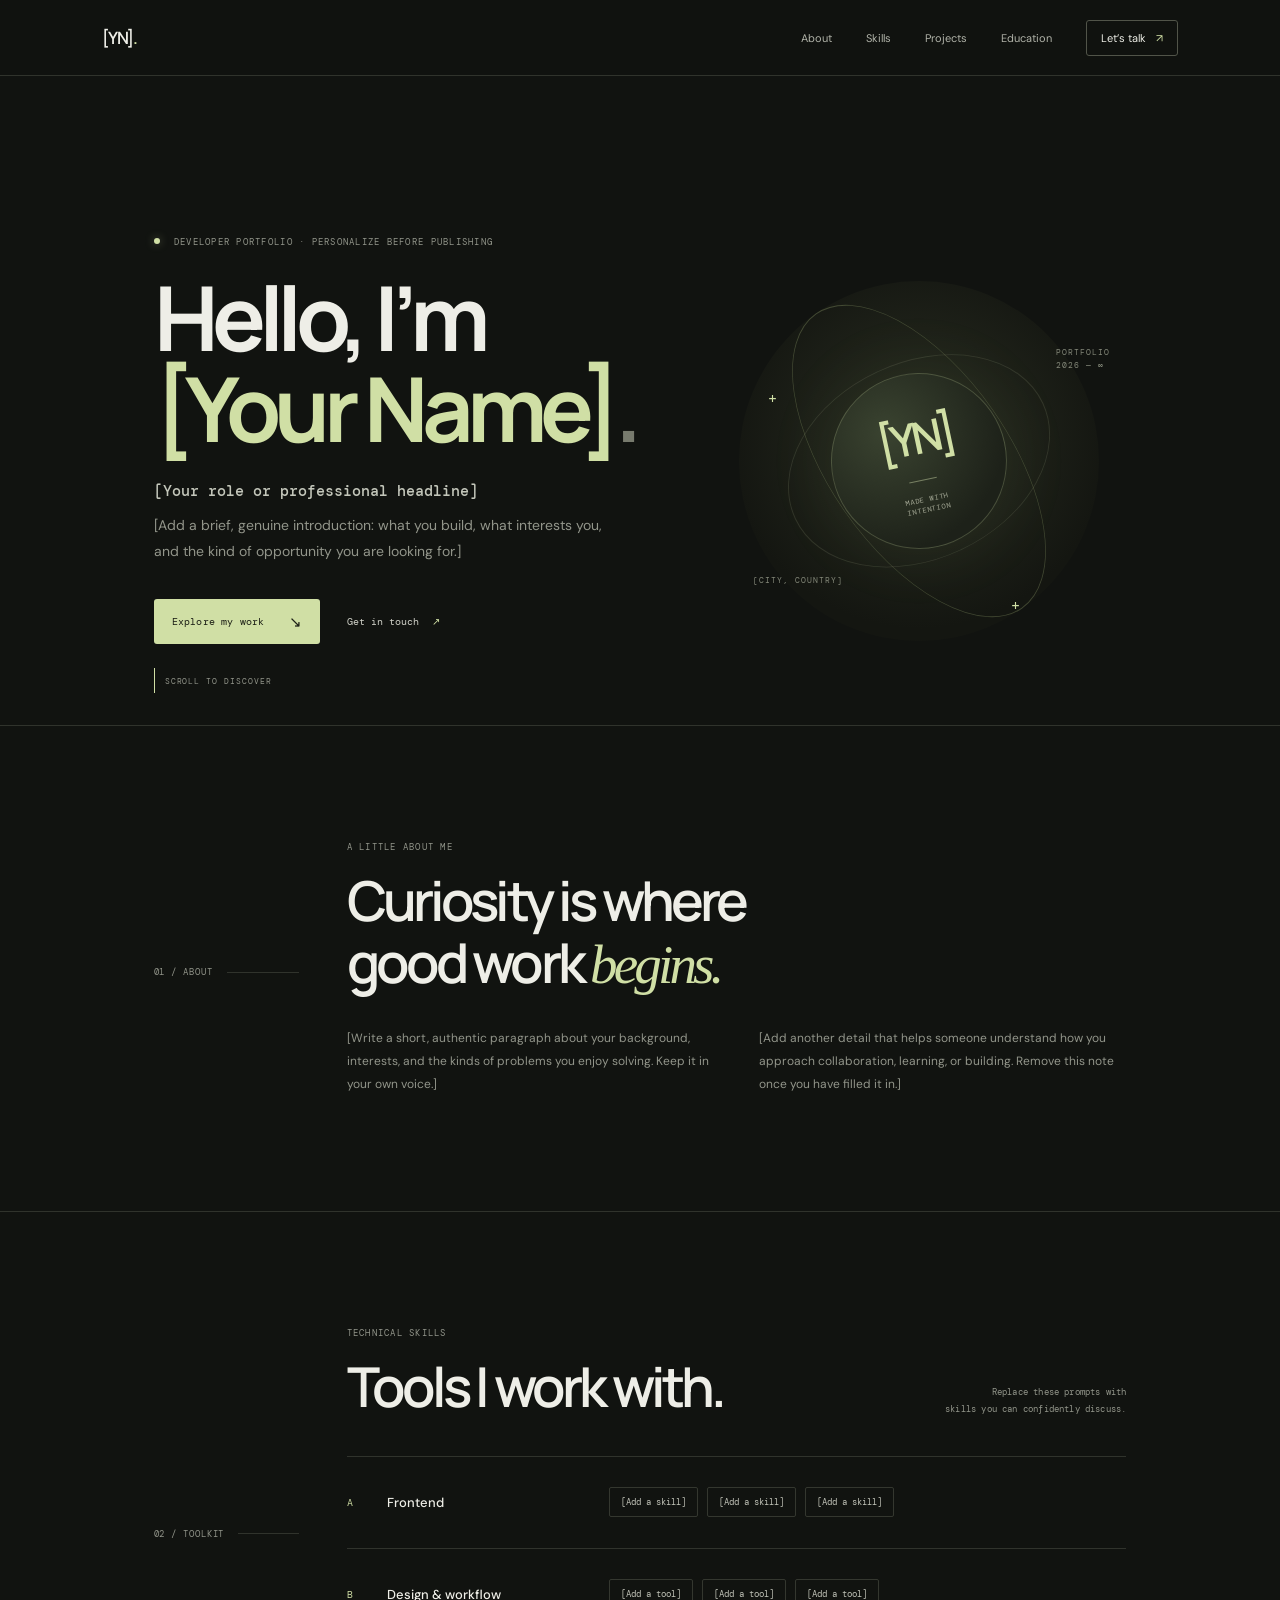
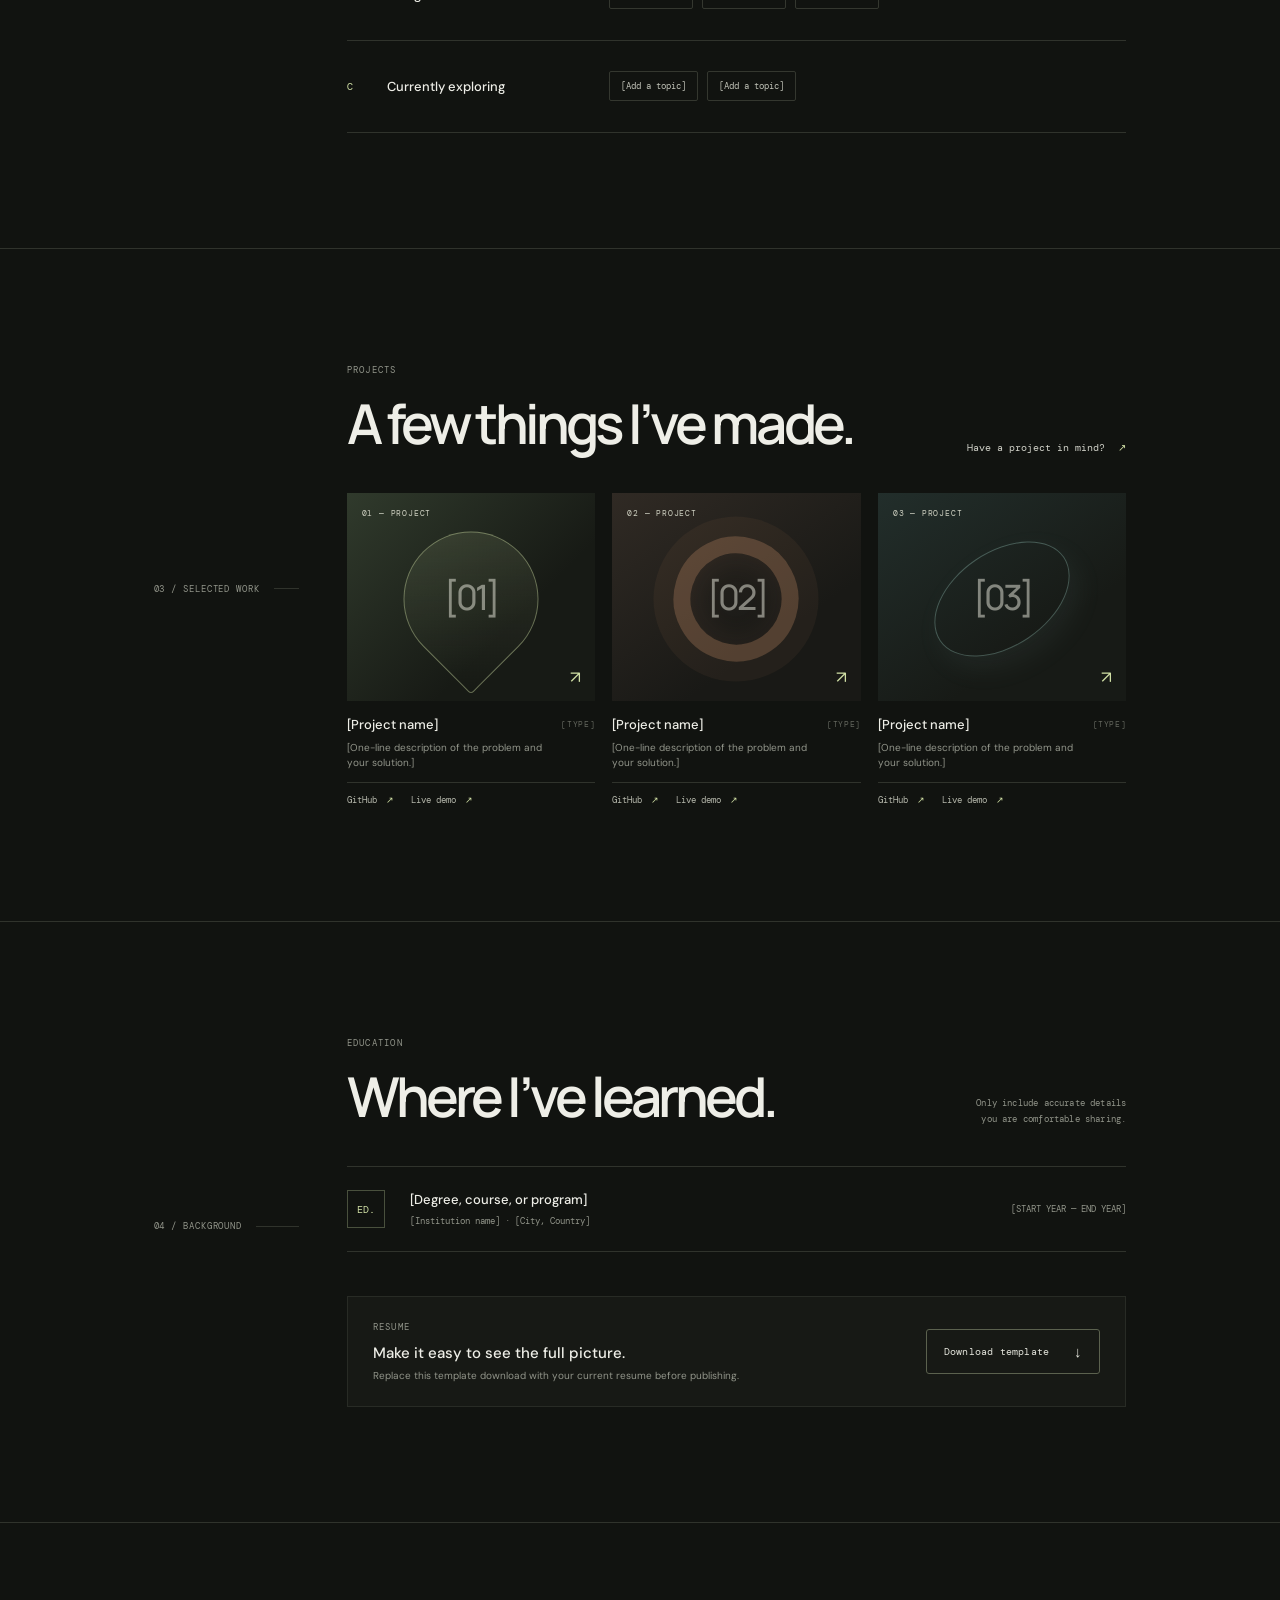
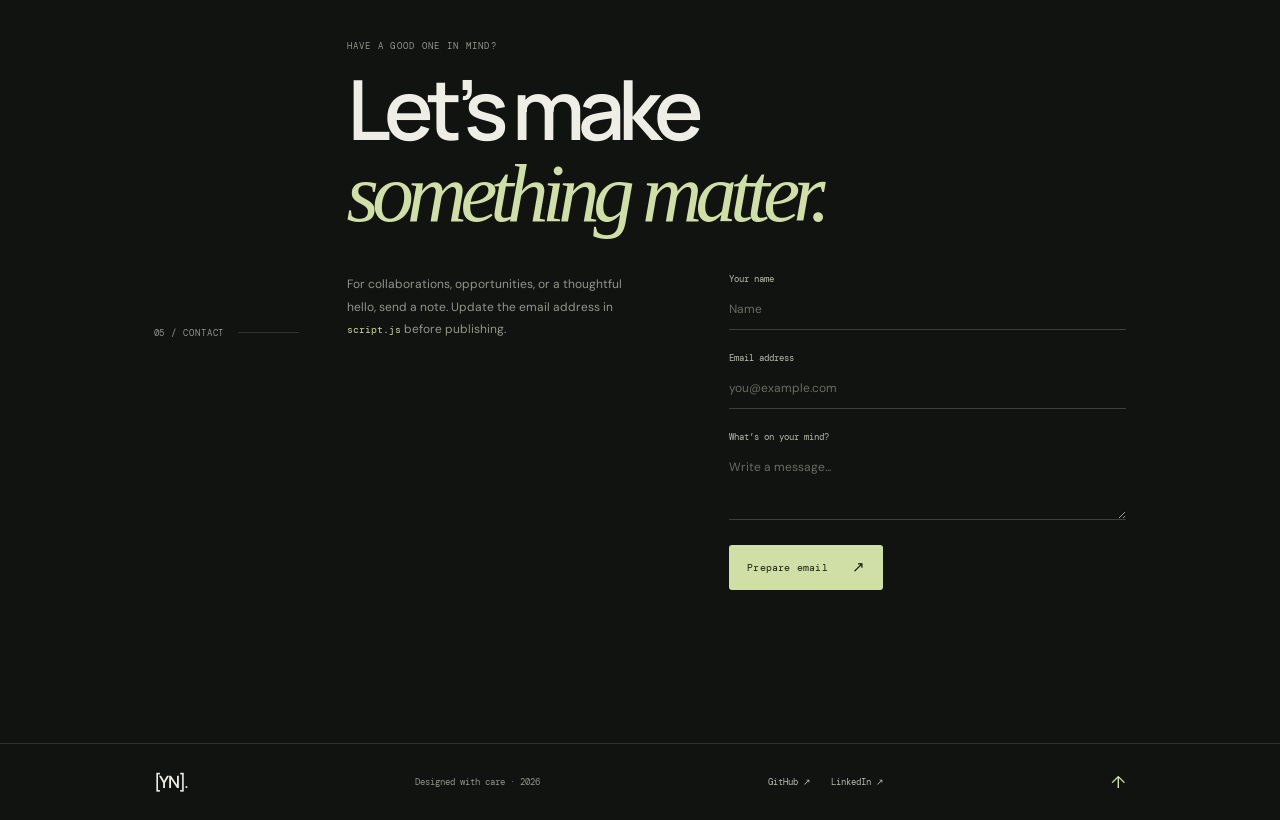
==== CodeAlpha_PersonalPortfolio/index.html @ f25c59a9 "Complete CodeAlpha frontend projects" ====
<!doctype html>
<html lang="en">
<head>
  <meta charset="utf-8">
  <meta name="viewport" content="width=device-width, initial-scale=1">
  <meta name="theme-color" content="#111310">
  <meta name="description" content="A personal portfolio template for a developer. Update the marked fields with your own information before publishing.">
  <meta property="og:title" content="[Your Name] — Developer Portfolio">
  <meta property="og:description" content="A thoughtful collection of work, skills, and contact details.">
  <meta property="og:type" content="website">
  <title>[Your Name] — Developer Portfolio</title>
  <link rel="preconnect" href="https://fonts.googleapis.com">
  <link rel="preconnect" href="https://fonts.gstatic.com" crossorigin>
  <link href="https://fonts.googleapis.com/css2?family=DM+Mono:wght@400;500&family=DM+Sans:wght@400;500;600;700&family=Manrope:wght@400;500;600;700;800&display=swap" rel="stylesheet">
  <link rel="stylesheet" href="styles.css">
  <script src="script.js" defer></script>
</head>
<body>
  <a class="skip-link" href="#main">Skip to content</a>
  <header class="header" id="top">
    <a class="brand" href="#top" aria-label="Go to top">[YN]<span>.</span></a>
    <button class="menu-toggle" type="button" aria-expanded="false" aria-controls="site-nav" aria-label="Open navigation"><span></span><span></span></button>
    <nav class="site-nav" id="site-nav" aria-label="Main navigation">
      <a href="#about">About</a><a href="#skills">Skills</a><a href="#projects">Projects</a><a href="#education">Education</a><a class="nav-contact" href="#contact">Let’s talk <span>↗</span></a>
    </nav>
  </header>

  <main id="main">
    <section class="hero section-wrap" aria-labelledby="hero-title">
      <div class="hero-copy reveal">
        <p class="eyebrow"><span class="status-dot"></span> DEVELOPER PORTFOLIO · PERSONALIZE BEFORE PUBLISHING</p>
        <h1 id="hero-title">Hello, I’m<br><span class="name-highlight">[Your Name]</span><span class="period">.</span></h1>
        <p class="hero-role">[Your role or professional headline]</p>
        <p class="hero-description">[Add a brief, genuine introduction: what you build, what interests you, and the kind of opportunity you are looking for.]</p>
        <div class="hero-actions"><a class="button button-primary" href="#projects">Explore my work <span>↘</span></a><a class="text-link" href="#contact">Get in touch <span>↗</span></a></div>
      </div>
      <div class="hero-art reveal" aria-label="Decorative portfolio illustration">
        <div class="art-orbit orbit-one"></div><div class="art-orbit orbit-two"></div>
        <div class="art-core"><span class="core-mark">[YN]</span><span class="core-line"></span><span class="core-caption">MADE WITH<br>INTENTION</span></div>
        <span class="art-index">PORTFOLIO<br>2026 — ∞</span><span class="art-coordinate">[CITY, COUNTRY]</span>
        <span class="art-cross cross-a">+</span><span class="art-cross cross-b">+</span>
      </div>
      <a class="hero-scroll" href="#about"><span></span> SCROLL TO DISCOVER</a>
    </section>

    <section class="about section-wrap section-block" id="about" aria-labelledby="about-title">
      <div class="section-label reveal"><span>01 / ABOUT</span><span class="label-rule"></span></div>
      <div class="about-content reveal"><p class="eyebrow">A LITTLE ABOUT ME</p><h2 id="about-title">Curiosity is where<br>good work <em>begins.</em></h2><div class="about-columns"><p>[Write a short, authentic paragraph about your background, interests, and the kinds of problems you enjoy solving. Keep it in your own voice.]</p><p>[Add another detail that helps someone understand how you approach collaboration, learning, or building. Remove this note once you have filled it in.]</p></div></div>
    </section>

    <section class="skills section-wrap section-block" id="skills" aria-labelledby="skills-title">
      <div class="section-label reveal"><span>02 / TOOLKIT</span><span class="label-rule"></span></div>
      <div class="section-content reveal"><div class="section-title-row"><div><p class="eyebrow">TECHNICAL SKILLS</p><h2 id="skills-title">Tools I work with.</h2></div><p class="section-aside">Replace these prompts with<br>skills you can confidently discuss.</p></div>
        <div class="skill-groups"><article class="skill-group"><span class="skill-number">A</span><h3>Frontend</h3><div class="skill-chips"><span>[Add a skill]</span><span>[Add a skill]</span><span>[Add a skill]</span></div></article><article class="skill-group"><span class="skill-number">B</span><h3>Design & workflow</h3><div class="skill-chips"><span>[Add a tool]</span><span>[Add a tool]</span><span>[Add a tool]</span></div></article><article class="skill-group"><span class="skill-number">C</span><h3>Currently exploring</h3><div class="skill-chips"><span>[Add a topic]</span><span>[Add a topic]</span></div></article></div>
      </div>
    </section>

    <section class="projects section-wrap section-block" id="projects" aria-labelledby="projects-title">
      <div class="section-label reveal"><span>03 / SELECTED WORK</span><span class="label-rule"></span></div>
      <div class="section-content reveal"><div class="section-title-row"><div><p class="eyebrow">PROJECTS</p><h2 id="projects-title">A few things I’ve made.</h2></div><a class="text-link" href="#contact">Have a project in mind? <span>↗</span></a></div>
        <div class="project-grid">
          <article class="project-card"><a class="project-visual visual-one" href="https://github.com/" target="_blank" rel="noreferrer" aria-label="Replace with the GitHub repository for project one"><span class="visual-tag">01 — PROJECT</span><span class="visual-shape shape-one"></span><span class="visual-word">[01]</span><span class="visual-open">↗</span></a><div class="project-meta"><div><h3>[Project name]</h3><p>[One-line description of the problem and your solution.]</p></div><span class="project-type">[TYPE]</span></div><div class="project-links"><a href="https://github.com/" target="_blank" rel="noreferrer">GitHub <span>↗</span></a><a href="https://pages.github.com/" target="_blank" rel="noreferrer">Live demo <span>↗</span></a></div></article>
          <article class="project-card"><a class="project-visual visual-two" href="https://github.com/" target="_blank" rel="noreferrer" aria-label="Replace with the GitHub repository for project two"><span class="visual-tag">02 — PROJECT</span><span class="visual-shape shape-two"></span><span class="visual-word">[02]</span><span class="visual-open">↗</span></a><div class="project-meta"><div><h3>[Project name]</h3><p>[One-line description of the problem and your solution.]</p></div><span class="project-type">[TYPE]</span></div><div class="project-links"><a href="https://github.com/" target="_blank" rel="noreferrer">GitHub <span>↗</span></a><a href="https://pages.github.com/" target="_blank" rel="noreferrer">Live demo <span>↗</span></a></div></article>
          <article class="project-card"><a class="project-visual visual-three" href="https://github.com/" target="_blank" rel="noreferrer" aria-label="Replace with the GitHub repository for project three"><span class="visual-tag">03 — PROJECT</span><span class="visual-shape shape-three"></span><span class="visual-word">[03]</span><span class="visual-open">↗</span></a><div class="project-meta"><div><h3>[Project name]</h3><p>[One-line description of the problem and your solution.]</p></div><span class="project-type">[TYPE]</span></div><div class="project-links"><a href="https://github.com/" target="_blank" rel="noreferrer">GitHub <span>↗</span></a><a href="https://pages.github.com/" target="_blank" rel="noreferrer">Live demo <span>↗</span></a></div></article>
        </div>
      </div>
    </section>

    <section class="education section-wrap section-block" id="education" aria-labelledby="education-title">
      <div class="section-label reveal"><span>04 / BACKGROUND</span><span class="label-rule"></span></div>
      <div class="section-content reveal"><div class="section-title-row"><div><p class="eyebrow">EDUCATION</p><h2 id="education-title">Where I’ve learned.</h2></div><p class="section-aside">Only include accurate details<br>you are comfortable sharing.</p></div><article class="education-entry"><span class="education-mark">ED.</span><div><h3>[Degree, course, or program]</h3><p>[Institution name] · [City, Country]</p></div><span class="education-date">[START YEAR — END YEAR]</span></article><div class="resume-callout"><div><p class="eyebrow">RESUME</p><h3>Make it easy to see the full picture.</h3><p>Replace this template download with your current resume before publishing.</p></div><a class="button button-outline" href="assets/resume-template.txt" download>Download template <span>↓</span></a></div></div>
    </section>

    <section class="contact section-wrap" id="contact" aria-labelledby="contact-title">
      <div class="section-label reveal"><span>05 / CONTACT</span><span class="label-rule"></span></div>
      <div class="contact-content reveal"><p class="eyebrow">HAVE A GOOD ONE IN MIND?</p><h2 id="contact-title">Let’s make<br><em>something matter.</em></h2><div class="contact-layout"><p>For collaborations, opportunities, or a thoughtful hello, send a note. Update the email address in <code>script.js</code> before publishing.</p><form class="contact-form" id="contact-form"><label for="contact-name">Your name</label><input id="contact-name" name="name" autocomplete="name" required placeholder="Name"><label for="contact-email">Email address</label><input id="contact-email" name="email" type="email" autocomplete="email" required placeholder="you@example.com"><label for="contact-message">What’s on your mind?</label><textarea id="contact-message" name="message" rows="3" required placeholder="Write a message..."></textarea><button class="button button-primary" type="submit">Prepare email <span>↗</span></button><p class="form-status" id="form-status" aria-live="polite"></p></form></div></div>
    </section>
  </main>

  <footer class="footer section-wrap"><a class="brand" href="#top">[YN]<span>.</span></a><p>Designed with care · <span id="year"></span></p><div class="social-links"><a href="https://github.com/" target="_blank" rel="noreferrer">GitHub ↗</a><a href="https://www.linkedin.com/" target="_blank" rel="noreferrer">LinkedIn ↗</a></div><a class="back-top" href="#top" aria-label="Back to top">↑</a></footer>
</body>
</html>
---- CodeAlpha_PersonalPortfolio/styles.css ----
:root{color-scheme:dark;--bg:#111310;--panel:#171915;--panel2:#1d201a;--text:#eeeee7;--muted:#92958a;--faint:#64675e;--line:#30332c;--accent:#d0dfa5;--accent-dark:#a9bc79;--sans:'DM Sans',sans-serif;--display:'Manrope',sans-serif;--mono:'DM Mono',monospace}*{box-sizing:border-box}html{scroll-behavior:smooth;scroll-padding-top:86px}body{margin:0;background:var(--bg);color:var(--text);font-family:var(--sans);-webkit-font-smoothing:antialiased}a{color:inherit;text-decoration:none}button,input,textarea{font:inherit}.skip-link{position:fixed;left:15px;top:-60px;z-index:10;background:var(--accent);color:var(--bg);padding:10px 14px}.skip-link:focus{top:12px}.header{height:76px;padding:0 clamp(22px,8vw,120px);display:flex;justify-content:space-between;align-items:center;border-bottom:1px solid var(--line);position:sticky;top:0;background:#111310ed;backdrop-filter:blur(16px);z-index:5}.brand{font:600 17px var(--display);letter-spacing:-.08em}.brand span{color:var(--accent)}.site-nav{display:flex;align-items:center;gap:34px}.site-nav>a{color:#b1b3a9;font-size:11px;transition:color .2s}.site-nav>a:hover{color:var(--accent)}.site-nav .nav-contact{color:var(--text);border:1px solid #515449;padding:10px 14px;border-radius:3px}.nav-contact span,.text-link span{color:var(--accent);margin-left:7px}.menu-toggle{display:none}.section-wrap{padding-left:clamp(22px,12vw,178px);padding-right:clamp(22px,12vw,178px)}.hero{min-height:650px;padding-top:121px;position:relative;display:grid;grid-template-columns:1.1fr .9fr;align-items:center;gap:50px;overflow:hidden;border-bottom:1px solid var(--line)}.hero-copy{position:relative;z-index:1;padding-bottom:42px}.eyebrow{font:9px var(--mono);letter-spacing:.14em;color:var(--muted);margin:0 0 23px}.status-dot{display:inline-block;width:6px;height:6px;border-radius:50%;background:var(--accent);margin:0 8px 1px 0;box-shadow:0 0 10px #d0dfa566}.hero h1{font:700 clamp(54px,7vw,91px)/1.02 var(--display);letter-spacing:-.075em;margin:0}.name-highlight{color:var(--accent)}.period{color:#777a6d}.hero-role{font:500 15px var(--mono);color:#c3c6ba;margin:28px 0 12px}.hero-description{max-width:465px;font-size:14px;line-height:1.85;color:var(--muted);margin:0}.hero-actions{display:flex;align-items:center;gap:27px;margin-top:34px}.button{min-height:45px;display:inline-flex;align-items:center;justify-content:center;gap:24px;padding:0 17px;border:1px solid transparent;border-radius:3px;font:10px var(--mono);letter-spacing:.02em;transition:background .18s,color .18s,border-color .18s,transform .18s;cursor:pointer}.button:hover{transform:translateY(-2px)}.button-primary{background:var(--accent);color:#1b1e15}.button-primary:hover{background:#e1ebc3}.button span{font-size:15px}.text-link{font:10px var(--mono);color:#d1d2c9}.hero-art{position:relative;justify-self:center;width:min(360px,31vw);aspect-ratio:1;border-radius:50%;background:radial-gradient(circle at 50% 44%,#262b1f 0,#1d2018 41%,#141611 70%);display:grid;place-items:center}.art-orbit{position:absolute;border:1px solid #61685155;border-radius:50%;inset:12%;transform:rotate(-25deg) scaleY(.72)}.orbit-two{inset:0;transform:rotate(55deg) scaleY(.5);border-color:#a0af7550}.art-core{width:49%;height:49%;border:1px solid #737c5b80;background:radial-gradient(circle at 35% 30%,#3a4330,#1d2119 72%);border-radius:50%;display:flex;flex-direction:column;align-items:center;justify-content:center;box-shadow:0 0 80px #cddd8f12;transform:rotate(-12deg)}.core-mark{font:600 clamp(25px,4vw,44px) var(--display);letter-spacing:-.1em;color:var(--accent)}.core-line{width:28px;height:1px;background:#788163;margin:13px}.core-caption{font:7px/1.6 var(--mono);text-align:center;letter-spacing:.13em;color:#a9ad9a}.art-index,.art-coordinate{position:absolute;font:8px/1.6 var(--mono);letter-spacing:.12em;color:#848879}.art-index{top:18%;right:-3%}.art-coordinate{bottom:15%;left:4%}.art-cross{position:absolute;font:15px var(--mono);color:var(--accent)}.cross-a{left:8%;top:30%}.cross-b{right:22%;bottom:7%}.hero-scroll{position:absolute;bottom:32px;left:clamp(22px,12vw,178px);font:8px var(--mono);letter-spacing:.12em;color:var(--muted);display:flex;gap:10px;align-items:center}.hero-scroll span{height:25px;width:1px;background:var(--accent)}.section-block{display:grid;grid-template-columns:145px 1fr;gap:48px;padding-top:115px;padding-bottom:115px;border-bottom:1px solid var(--line)}.section-label{display:flex;align-items:center;gap:14px;color:var(--muted);font:9px var(--mono);letter-spacing:.1em;padding-top:8px}.label-rule{height:1px;flex:1;background:var(--line)}.about-content>.eyebrow,.section-title-row .eyebrow,.contact-content>.eyebrow{margin-bottom:16px}.about h2,.section-title-row h2{font:600 clamp(34px,4.4vw,55px)/1.13 var(--display);letter-spacing:-.07em;margin:0}.about h2 em,.contact h2 em{font-family:Georgia,serif;font-weight:400;color:var(--accent)}.about-columns{display:grid;grid-template-columns:1fr 1fr;gap:45px;margin-top:31px;max-width:780px}.about-columns p,.section-aside{font-size:12px;line-height:1.9;color:var(--muted);margin:0}.section-title-row{display:flex;justify-content:space-between;align-items:flex-end;gap:30px;margin-bottom:39px}.section-aside{text-align:right;font:9px/1.8 var(--mono);letter-spacing:.02em}.skill-groups{border-top:1px solid var(--line)}.skill-group{min-height:92px;display:grid;grid-template-columns:40px minmax(130px,.6fr) 1.4fr;align-items:center;border-bottom:1px solid var(--line)}.skill-number{font:10px var(--mono);color:var(--accent)}.skill-group h3{font:500 13px var(--sans);margin:0}.skill-chips{display:flex;gap:9px;flex-wrap:wrap}.skill-chips span{padding:8px 11px;border:1px solid #34372f;border-radius:2px;color:#c1c3b8;font:9px var(--mono)}.project-grid{display:grid;grid-template-columns:repeat(3,1fr);gap:17px}.project-card{min-width:0}.project-visual{height:208px;display:block;position:relative;overflow:hidden;background:#20231c}.visual-one{background:linear-gradient(135deg,#303a2c,#171a15 65%)}.visual-two{background:linear-gradient(145deg,#302a24,#191916 68%)}.visual-three{background:linear-gradient(145deg,#222e2b,#171a16 68%)}.visual-tag{position:absolute;top:15px;left:15px;font:8px var(--mono);letter-spacing:.1em;color:#d0d2c3}.visual-shape{position:absolute;left:50%;top:51%;width:135px;height:135px;border:1px solid #d0dfa566;transform:translate(-50%,-50%) rotate(45deg);transition:transform .5s}.shape-one{border-radius:50% 50% 4px 50%;background:linear-gradient(135deg,#d0dfa522,transparent)}.shape-two{width:125px;height:125px;border-radius:50%;border-width:17px;border-color:#c58d6855;box-shadow:0 0 0 20px #c58d6810,inset 0 0 30px #c58d6818;transform:translate(-50%,-50%) rotate(-28deg)}.shape-three{width:150px;height:95px;border-radius:50%;border-color:#9ccbc155;transform:translate(-50%,-50%) rotate(-34deg);box-shadow:0 14px 30px #9ccbc112}.project-visual:hover .shape-one{transform:translate(-50%,-50%) rotate(60deg) scale(1.08)}.project-visual:hover .shape-two{transform:translate(-50%,-50%) rotate(-15deg) scale(1.08)}.project-visual:hover .shape-three{transform:translate(-50%,-50%) rotate(-24deg) scale(1.08)}.visual-word{position:absolute;inset:0;display:grid;place-items:center;font:500 35px var(--display);letter-spacing:-.08em;color:#ebece080}.visual-open{position:absolute;right:14px;bottom:13px;font-size:17px;color:var(--accent)}.project-meta{display:flex;justify-content:space-between;gap:10px;padding:15px 0 12px}.project-meta h3{font:500 13px var(--sans);margin:0 0 7px}.project-meta p{font-size:10px;line-height:1.5;color:var(--muted);margin:0}.project-type{font:8px var(--mono);color:var(--faint);letter-spacing:.08em;padding-top:3px}.project-links{display:flex;gap:17px;padding-top:11px;border-top:1px solid var(--line)}.project-links a{font:9px var(--mono);color:#b6b8ac}.project-links a:hover{color:var(--accent)}.project-links span{color:var(--accent);margin-left:4px}.education-entry{display:grid;grid-template-columns:45px 1fr auto;align-items:center;gap:18px;padding:23px 0;border-top:1px solid var(--line);border-bottom:1px solid var(--line)}.education-mark{width:38px;height:38px;border:1px solid #49503d;display:grid;place-items:center;color:var(--accent);font:10px var(--mono)}.education-entry h3{font:500 13px var(--sans);margin:0 0 7px}.education-entry p,.education-date{font:9px var(--mono);color:var(--muted);margin:0}.resume-callout{display:flex;justify-content:space-between;align-items:center;gap:24px;margin-top:44px;padding:24px 25px;background:var(--panel);border:1px solid #282b25}.resume-callout .eyebrow{margin-bottom:10px}.resume-callout h3{font:500 15px var(--sans);margin:0 0 6px}.resume-callout p:last-child{font-size:10px;color:var(--muted);margin:0}.button-outline{flex-shrink:0;border-color:#5b614e;color:#e4e5dc}.button-outline:hover{border-color:var(--accent);color:var(--accent)}.contact{display:grid;grid-template-columns:145px 1fr;gap:48px;padding-top:117px;padding-bottom:125px}.contact-content h2{font:600 clamp(45px,7vw,83px)/.98 var(--display);letter-spacing:-.08em;margin:0}.contact-layout{display:grid;grid-template-columns:.8fr 1fr;gap:65px;margin-top:38px}.contact-layout>p{font-size:12px;line-height:1.9;color:var(--muted);margin:0;max-width:280px}.contact-layout code{font:10px var(--mono);color:#c8d6a0}.contact-form{display:flex;flex-direction:column;align-items:flex-start}.contact-form label{font:9px var(--mono);color:#b8baaf;margin:0 0 8px}.contact-form input,.contact-form textarea{width:100%;border:0;border-bottom:1px solid #3d4038;background:transparent;color:var(--text);border-radius:0;padding:8px 0 12px;margin:0 0 22px;outline:none;font-size:12px;resize:vertical}.contact-form input:focus,.contact-form textarea:focus{border-color:var(--accent)}.contact-form input::placeholder,.contact-form textarea::placeholder{color:#686b61}.contact-form .button{margin-top:3px}.form-status{min-height:16px;font:9px/1.5 var(--mono);color:var(--accent);margin:12px 0 0}.footer{min-height:77px;border-top:1px solid var(--line);display:flex;align-items:center;justify-content:space-between;gap:20px}.footer>p{font:9px var(--mono);color:var(--muted)}.social-links{display:flex;gap:20px}.social-links a{font:9px var(--mono);color:#b8baaf}.social-links a:hover{color:var(--accent)}.back-top{color:var(--accent);font-size:17px}.reveal{opacity:0;transform:translateY(16px);transition:opacity .65s ease,transform .65s ease}.reveal.is-visible{opacity:1;transform:translateY(0)}.hero-copy.reveal{transition-delay:.05s}.hero-art.reveal{transition-delay:.2s}:focus-visible{outline:2px solid var(--accent);outline-offset:4px}@media(max-width:980px){.section-wrap{padding-left:7vw;padding-right:7vw}.hero-scroll{left:7vw}.hero{gap:15px;min-height:600px}.hero-art{width:min(330px,36vw)}.section-block,.contact{grid-template-columns:110px 1fr;gap:28px}.project-grid{gap:12px}.project-visual{height:175px}.contact-layout{gap:35px}}@media(max-width:700px){html{scroll-padding-top:70px}.header{height:66px;padding:0 22px}.menu-toggle{display:flex;width:40px;height:40px;align-items:center;justify-content:center;flex-direction:column;gap:6px;border:1px solid var(--line);border-radius:3px;background:none;color:var(--text);z-index:7}.menu-toggle span{display:block;width:15px;height:1px;background:var(--text);transition:transform .2s}.menu-toggle[aria-expanded=true] span:first-child{transform:translateY(3.5px) rotate(45deg)}.menu-toggle[aria-expanded=true] span:last-child{transform:translateY(-3.5px) rotate(-45deg)}.site-nav{position:absolute;left:0;right:0;top:65px;padding:20px 22px 26px;background:#151713;border-bottom:1px solid var(--line);display:flex;align-items:stretch;flex-direction:column;gap:0;visibility:hidden;opacity:0;transform:translateY(-8px);transition:opacity .2s,transform .2s,visibility .2s}.site-nav.is-open{visibility:visible;opacity:1;transform:translateY(0)}.site-nav>a{padding:14px 0;border-bottom:1px solid #2c2e28}.site-nav .nav-contact{margin-top:13px;padding:12px;border:1px solid #515449}.section-wrap{padding-left:23px;padding-right:23px}.hero{display:flex;flex-direction:column;align-items:flex-start;gap:25px;min-height:0;padding-top:85px;padding-bottom:82px}.hero-copy{padding:0}.hero h1{font-size:clamp(54px,13vw,83px)}.hero-art{width:min(290px,73vw);align-self:center;margin:14px 0 0}.hero-scroll{left:23px;bottom:19px;font-size:7px}.section-block,.contact{display:block;padding-top:75px;padding-bottom:78px}.section-label{margin-bottom:37px;max-width:180px}.section-content{margin:0}.about h2,.section-title-row h2{font-size:clamp(33px,9vw,47px)}.about-columns{grid-template-columns:1fr;gap:12px;margin-top:23px}.section-title-row{align-items:flex-start;flex-direction:column;gap:12px;margin-bottom:29px}.section-aside{text-align:left}.skill-group{grid-template-columns:30px 1fr;gap:6px;padding:17px 0}.skill-group h3{font-size:12px}.skill-chips{grid-column:2;gap:6px;margin-top:4px}.skill-chips span{font-size:8px;padding:7px 8px}.project-grid{grid-template-columns:1fr;gap:27px}.project-visual{height:clamp(190px,55vw,280px)}.project-meta h3{font-size:14px}.project-meta p{font-size:11px}.education-entry{grid-template-columns:40px 1fr;gap:13px}.education-date{grid-column:2}.resume-callout{align-items:flex-start;flex-direction:column;padding:20px}.contact-content h2{font-size:clamp(48px,12vw,72px)}.contact-layout{grid-template-columns:1fr;gap:26px;margin-top:25px}.contact-layout>p{max-width:430px}.footer{min-height:0;padding-top:21px;padding-bottom:21px;flex-wrap:wrap}.footer>p{order:3;width:100%;margin:0}.social-links{gap:12px}.social-links a{font-size:8px}}@media(prefers-reduced-motion:reduce){html{scroll-behavior:auto}*,*::before,*::after{animation-duration:.01ms!important;animation-iteration-count:1!important;transition-duration:.01ms!important}.reveal{opacity:1;transform:none}}
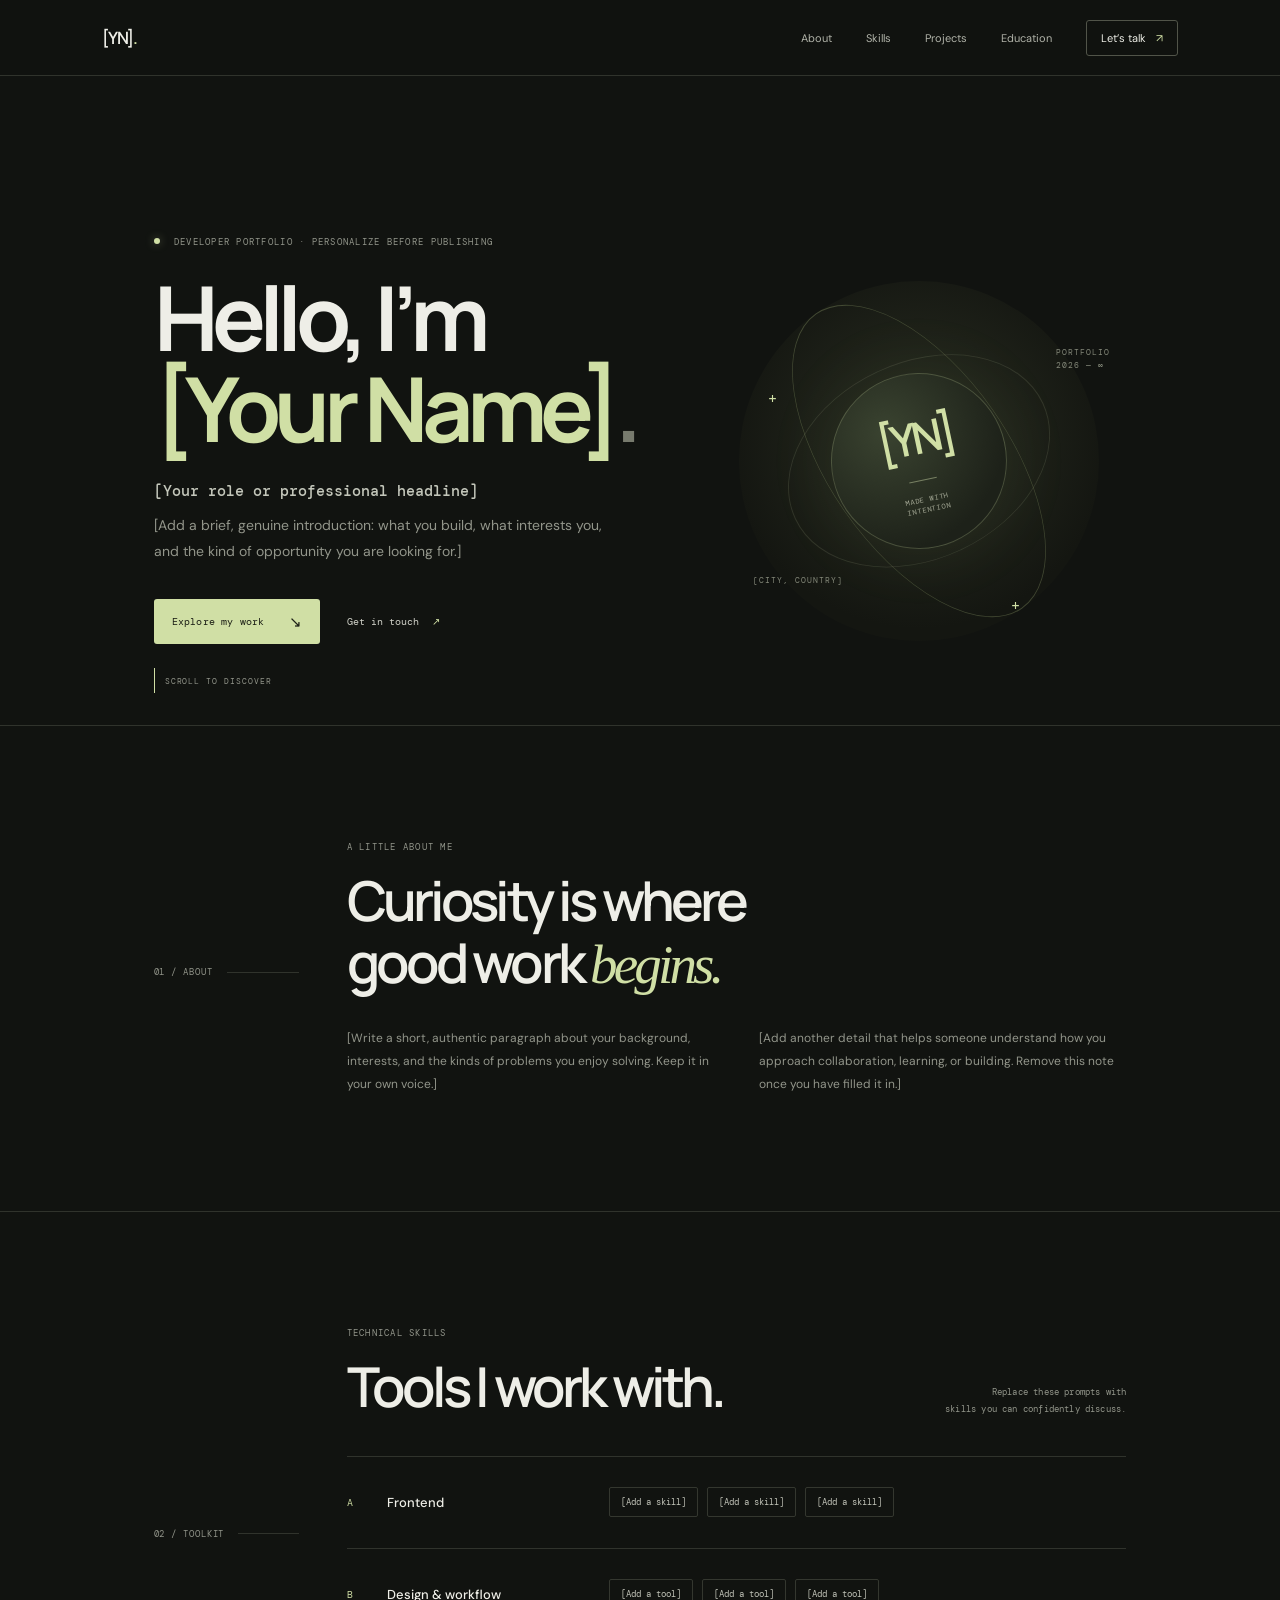
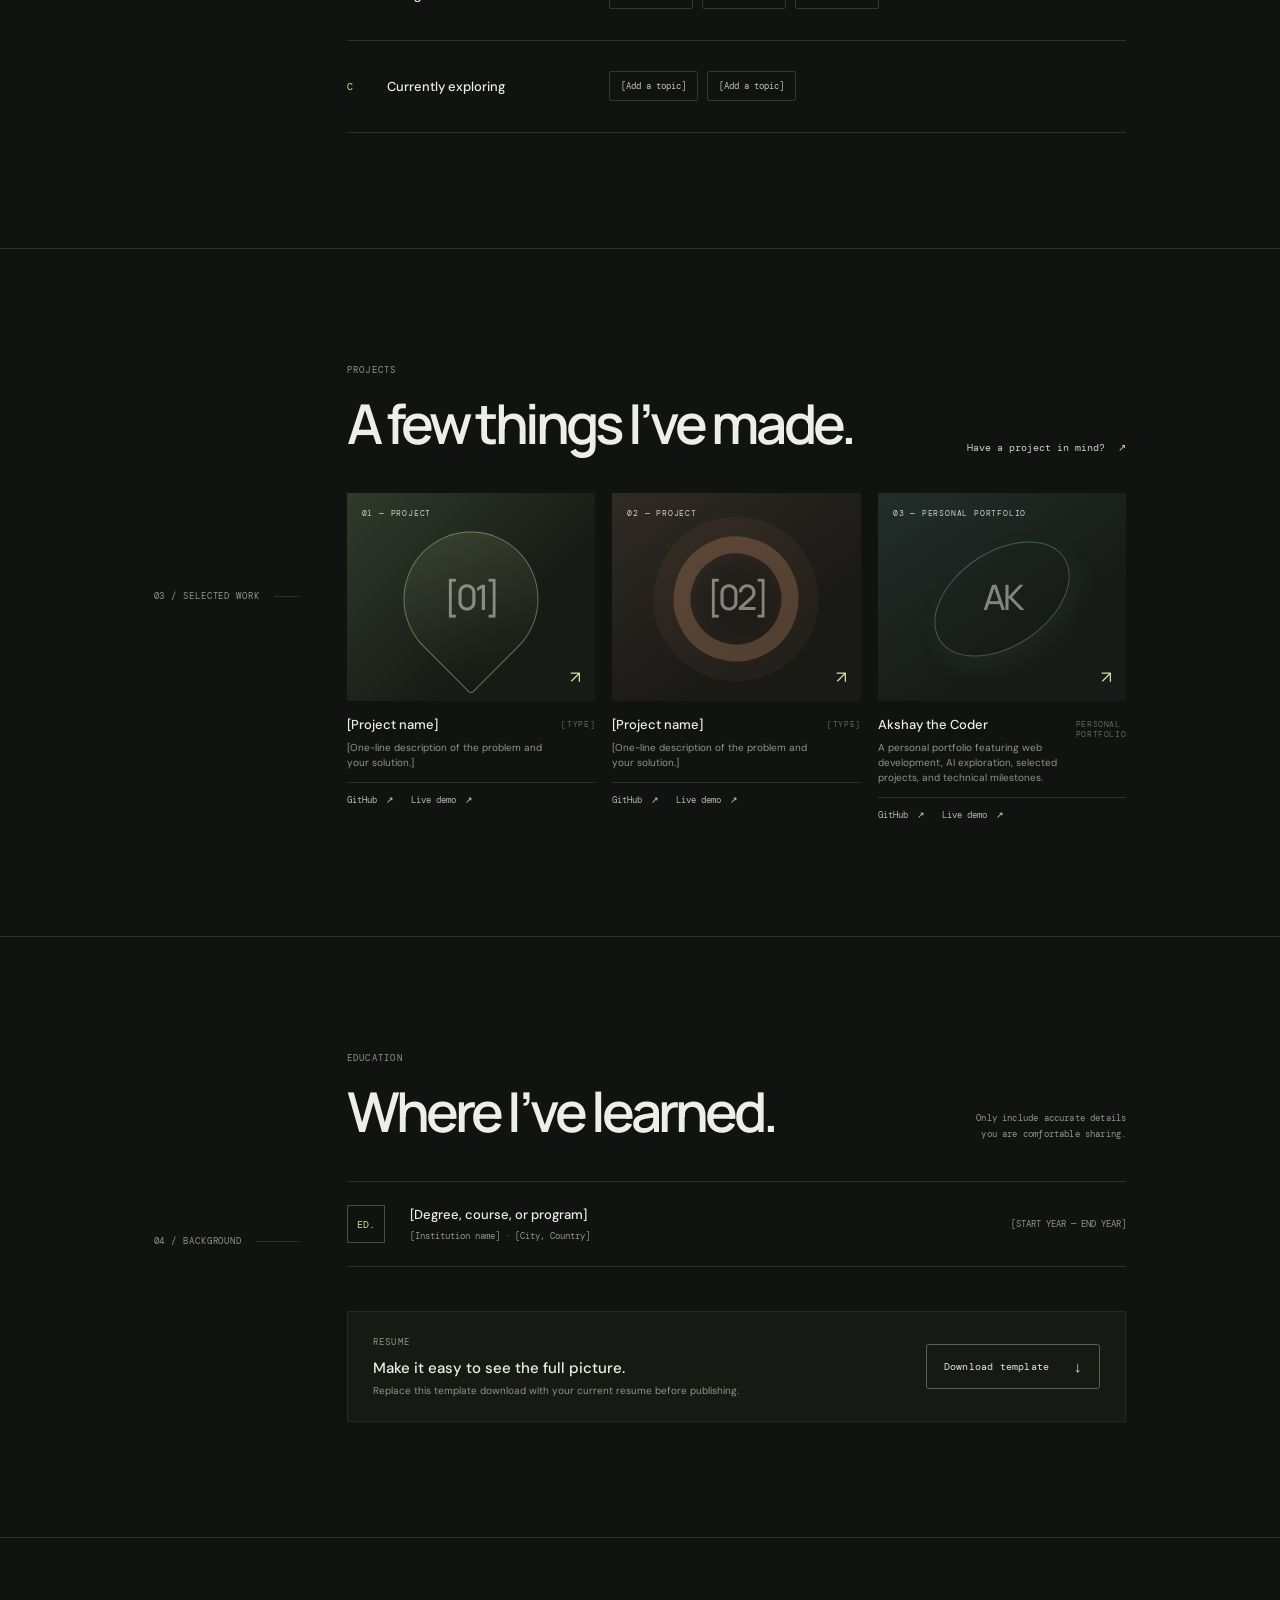
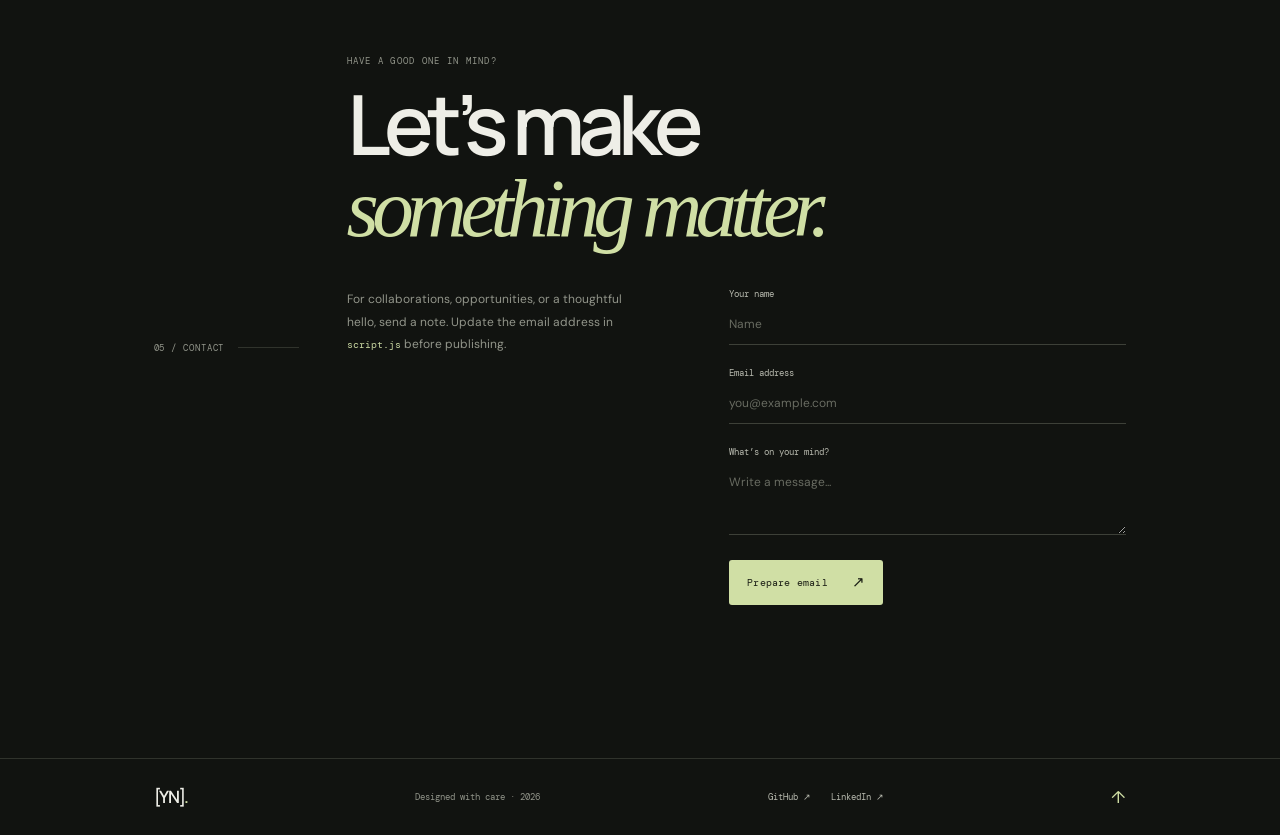
==== commit e1401ea8: "Feature live portfolio in portfolio project" ====
--- a/CodeAlpha_PersonalPortfolio/index.html
+++ b/CodeAlpha_PersonalPortfolio/index.html
@@ -61,7 +61,7 @@
         <div class="project-grid">
           <article class="project-card"><a class="project-visual visual-one" href="https://github.com/" target="_blank" rel="noreferrer" aria-label="Replace with the GitHub repository for project one"><span class="visual-tag">01 — PROJECT</span><span class="visual-shape shape-one"></span><span class="visual-word">[01]</span><span class="visual-open">↗</span></a><div class="project-meta"><div><h3>[Project name]</h3><p>[One-line description of the problem and your solution.]</p></div><span class="project-type">[TYPE]</span></div><div class="project-links"><a href="https://github.com/" target="_blank" rel="noreferrer">GitHub <span>↗</span></a><a href="https://pages.github.com/" target="_blank" rel="noreferrer">Live demo <span>↗</span></a></div></article>
           <article class="project-card"><a class="project-visual visual-two" href="https://github.com/" target="_blank" rel="noreferrer" aria-label="Replace with the GitHub repository for project two"><span class="visual-tag">02 — PROJECT</span><span class="visual-shape shape-two"></span><span class="visual-word">[02]</span><span class="visual-open">↗</span></a><div class="project-meta"><div><h3>[Project name]</h3><p>[One-line description of the problem and your solution.]</p></div><span class="project-type">[TYPE]</span></div><div class="project-links"><a href="https://github.com/" target="_blank" rel="noreferrer">GitHub <span>↗</span></a><a href="https://pages.github.com/" target="_blank" rel="noreferrer">Live demo <span>↗</span></a></div></article>
-          <article class="project-card"><a class="project-visual visual-three" href="https://github.com/" target="_blank" rel="noreferrer" aria-label="Replace with the GitHub repository for project three"><span class="visual-tag">03 — PROJECT</span><span class="visual-shape shape-three"></span><span class="visual-word">[03]</span><span class="visual-open">↗</span></a><div class="project-meta"><div><h3>[Project name]</h3><p>[One-line description of the problem and your solution.]</p></div><span class="project-type">[TYPE]</span></div><div class="project-links"><a href="https://github.com/" target="_blank" rel="noreferrer">GitHub <span>↗</span></a><a href="https://pages.github.com/" target="_blank" rel="noreferrer">Live demo <span>↗</span></a></div></article>
+                    <article class="project-card"><a class="project-visual visual-three" href="https://akshay627-crypto.github.io/" target="_blank" rel="noreferrer" aria-label="Open Akshay the Coder personal portfolio"><span class="visual-tag">03 — PERSONAL PORTFOLIO</span><span class="visual-shape shape-three"></span><span class="visual-word">AK</span><span class="visual-open">↗</span></a><div class="project-meta"><div><h3>Akshay the Coder</h3><p>A personal portfolio featuring web development, AI exploration, selected projects, and technical milestones.</p></div><span class="project-type">PERSONAL PORTFOLIO</span></div><div class="project-links"><a href="https://github.com/akshay627-crypto/akshay0707" target="_blank" rel="noreferrer">GitHub <span>↗</span></a><a href="https://akshay627-crypto.github.io/" target="_blank" rel="noreferrer">Live demo <span>↗</span></a></div></article>
         </div>
       </div>
     </section>
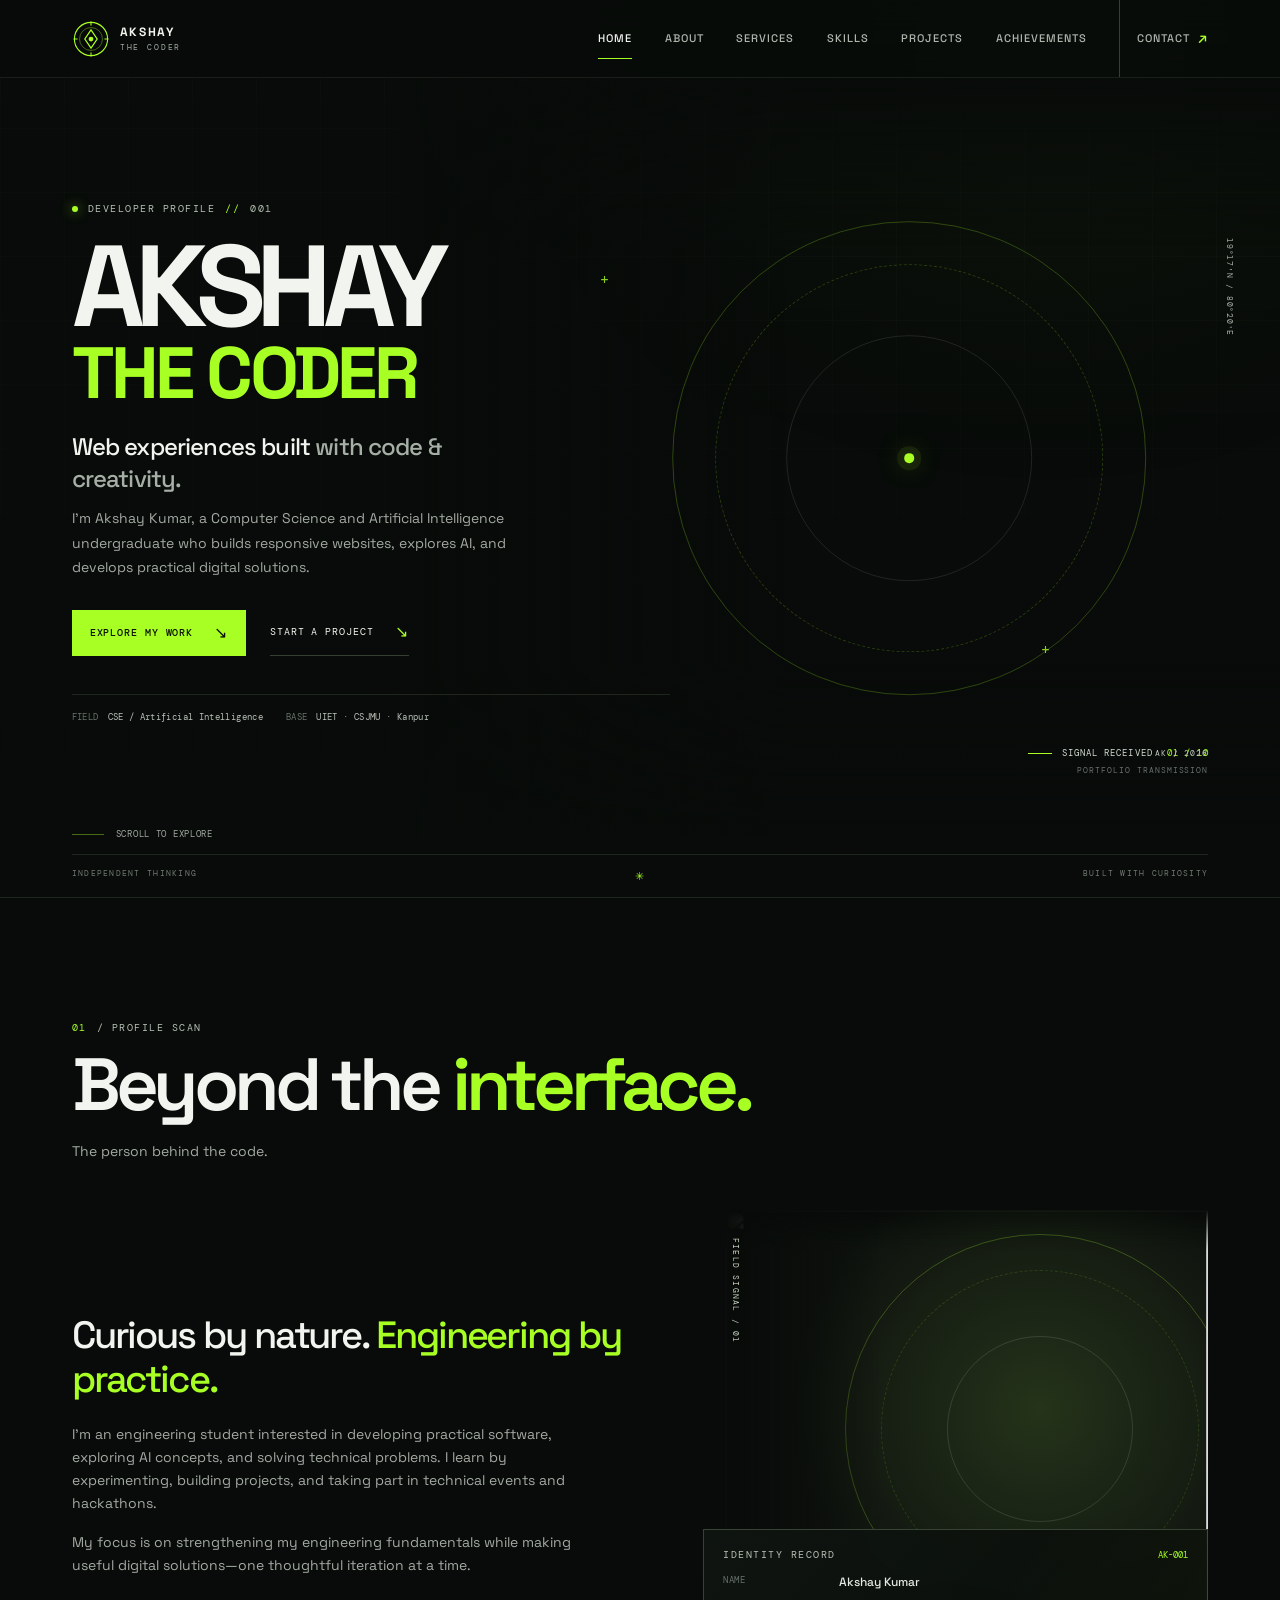
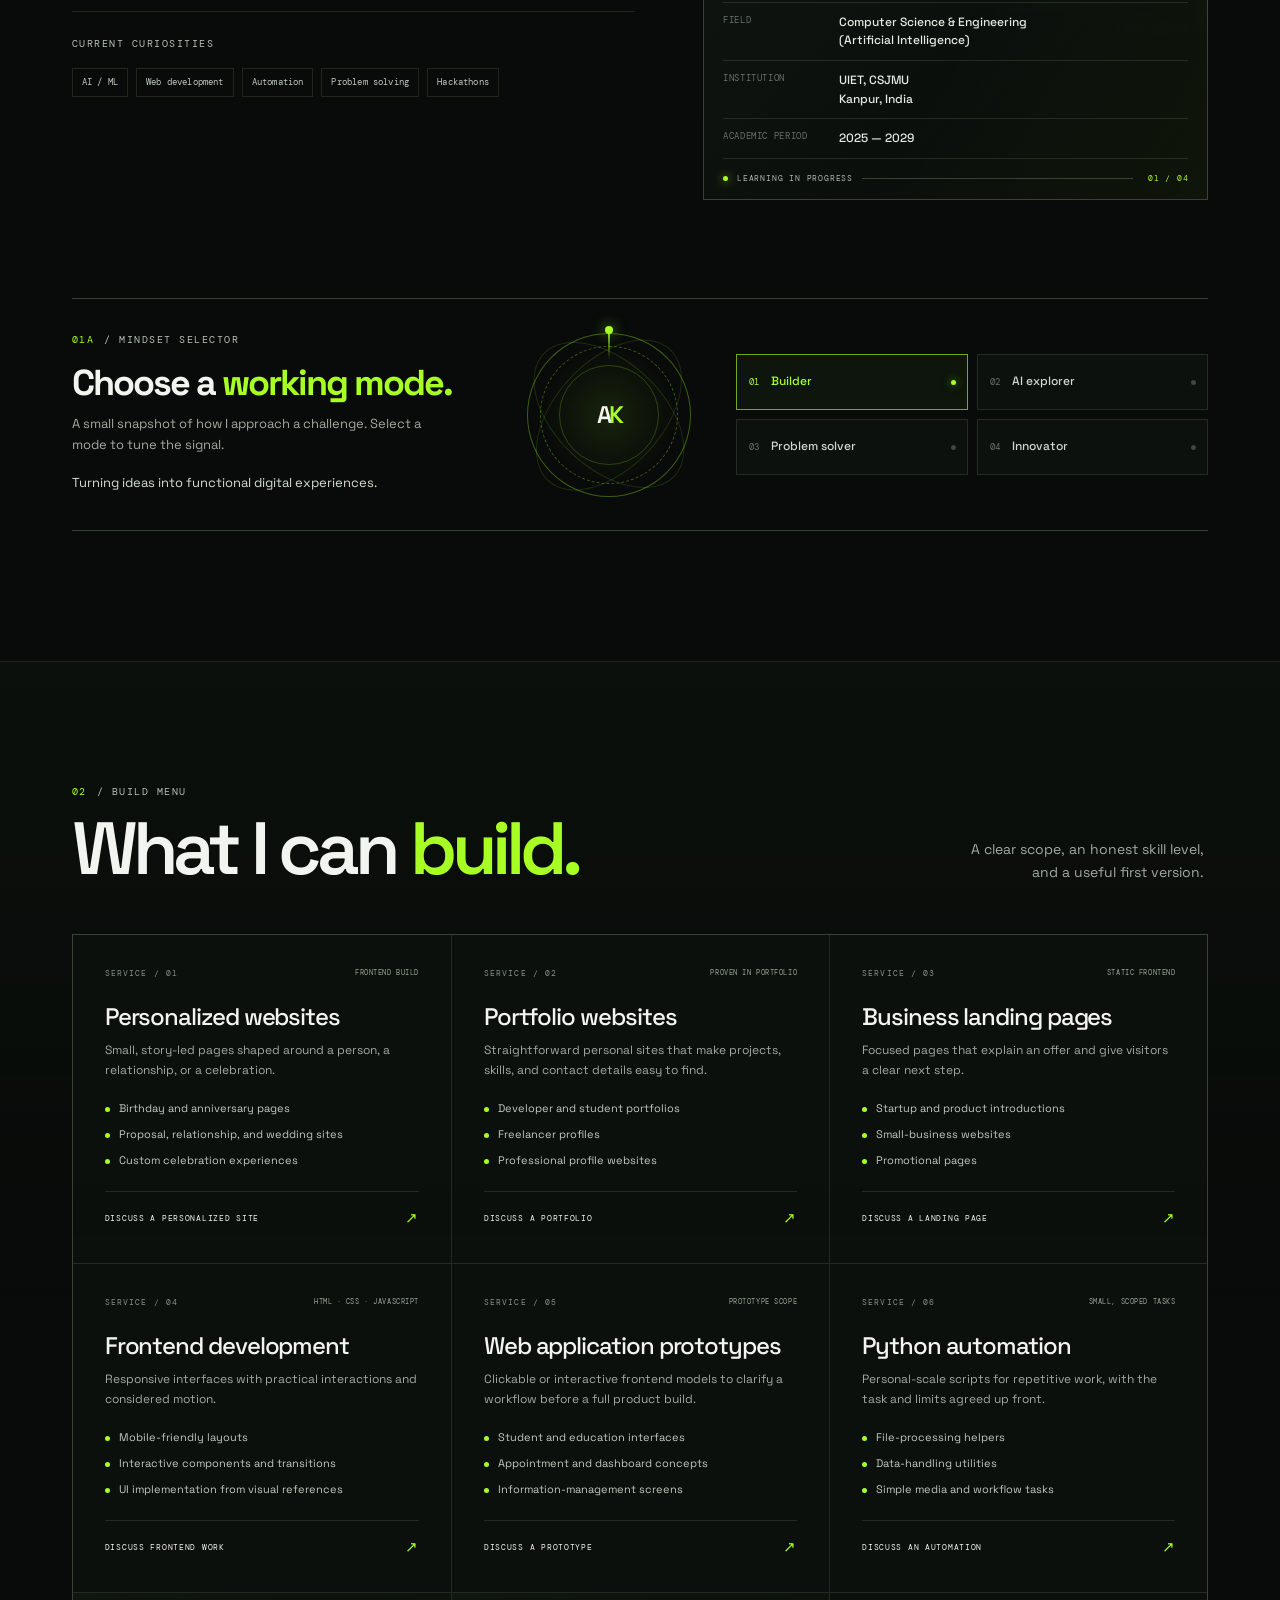
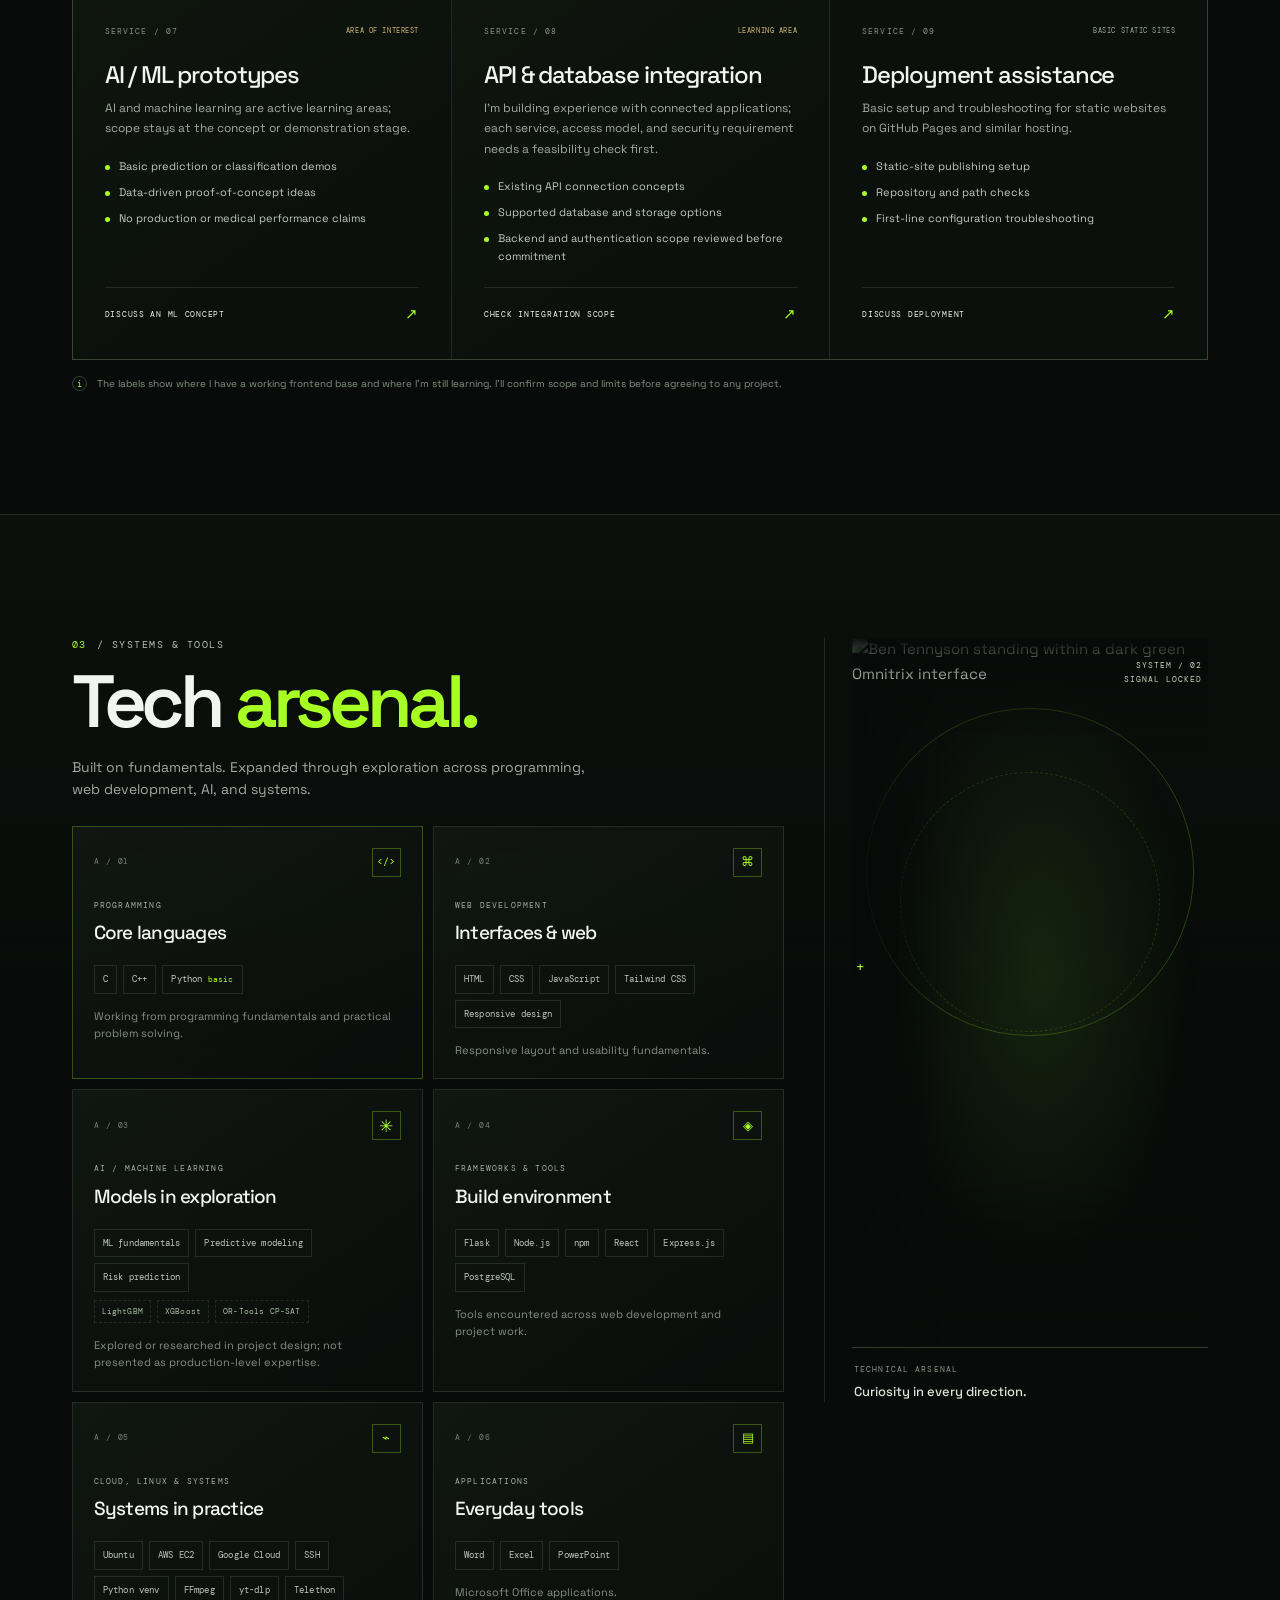
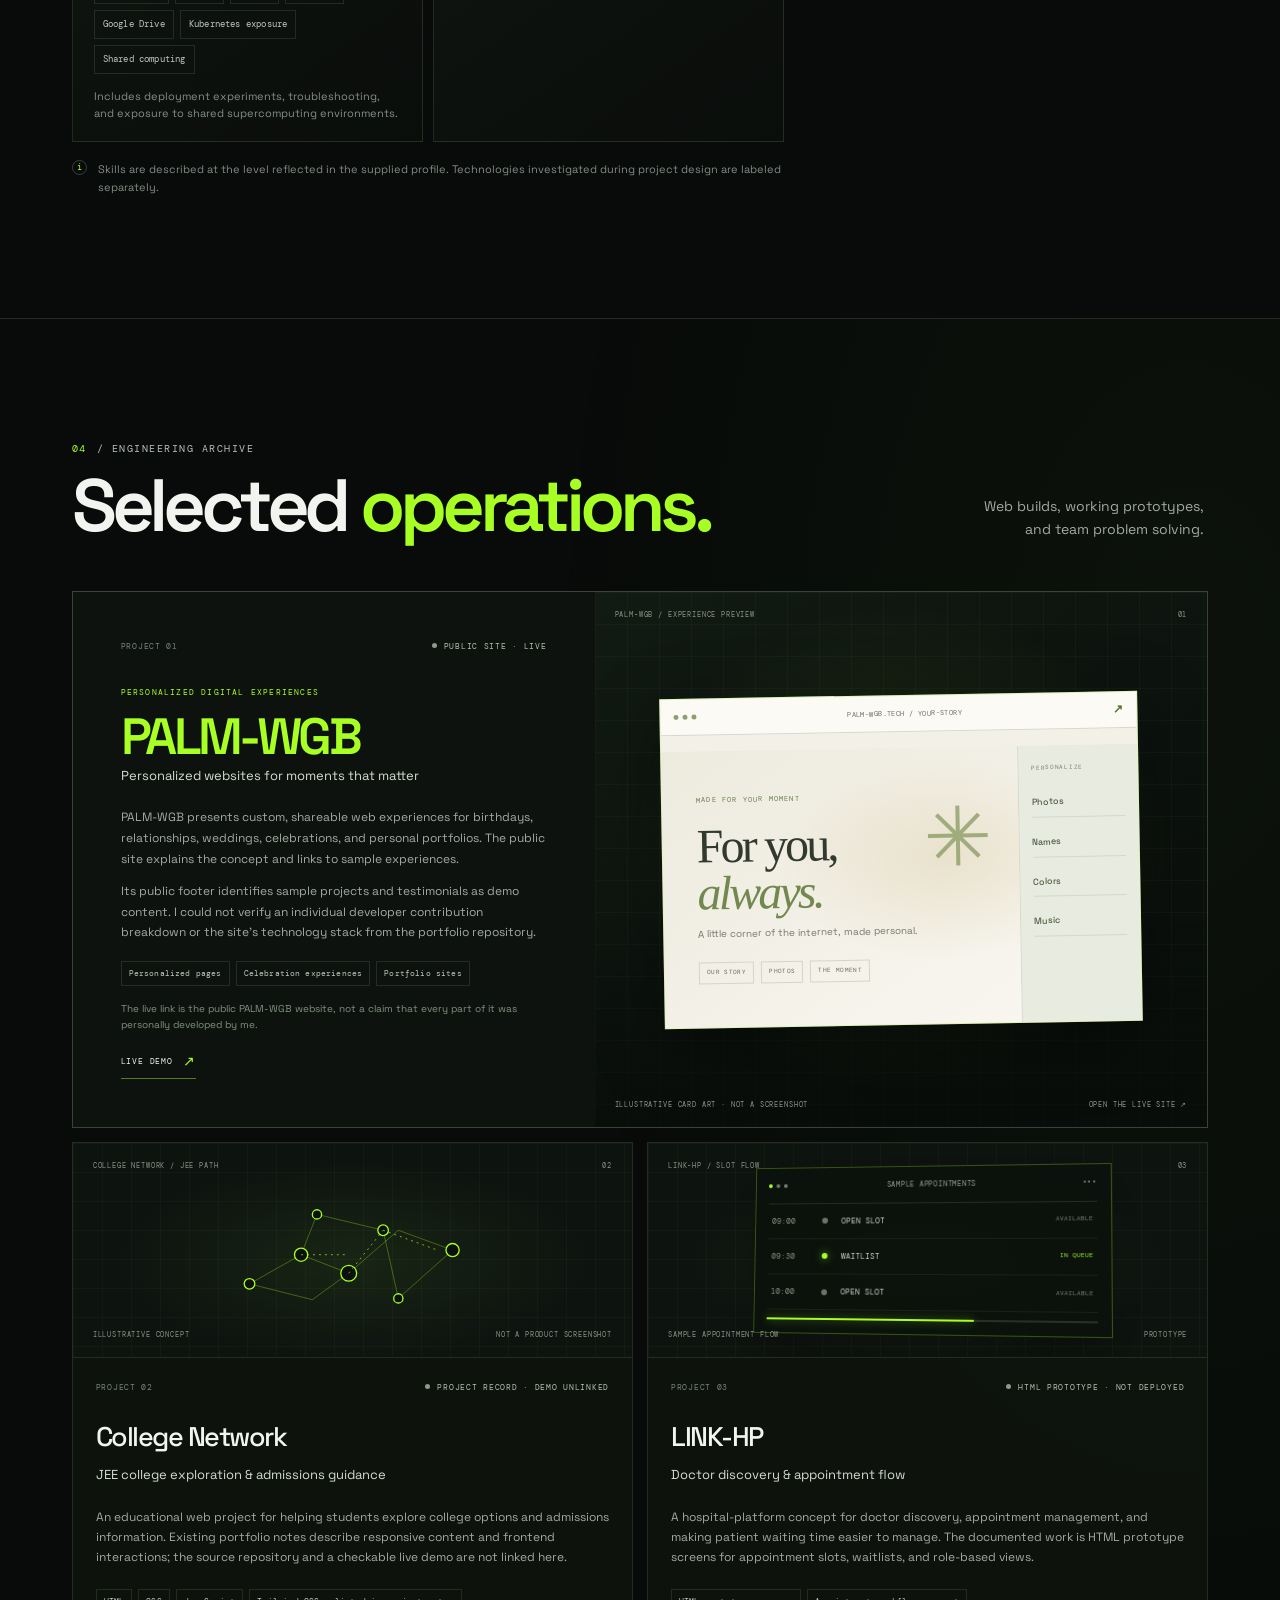
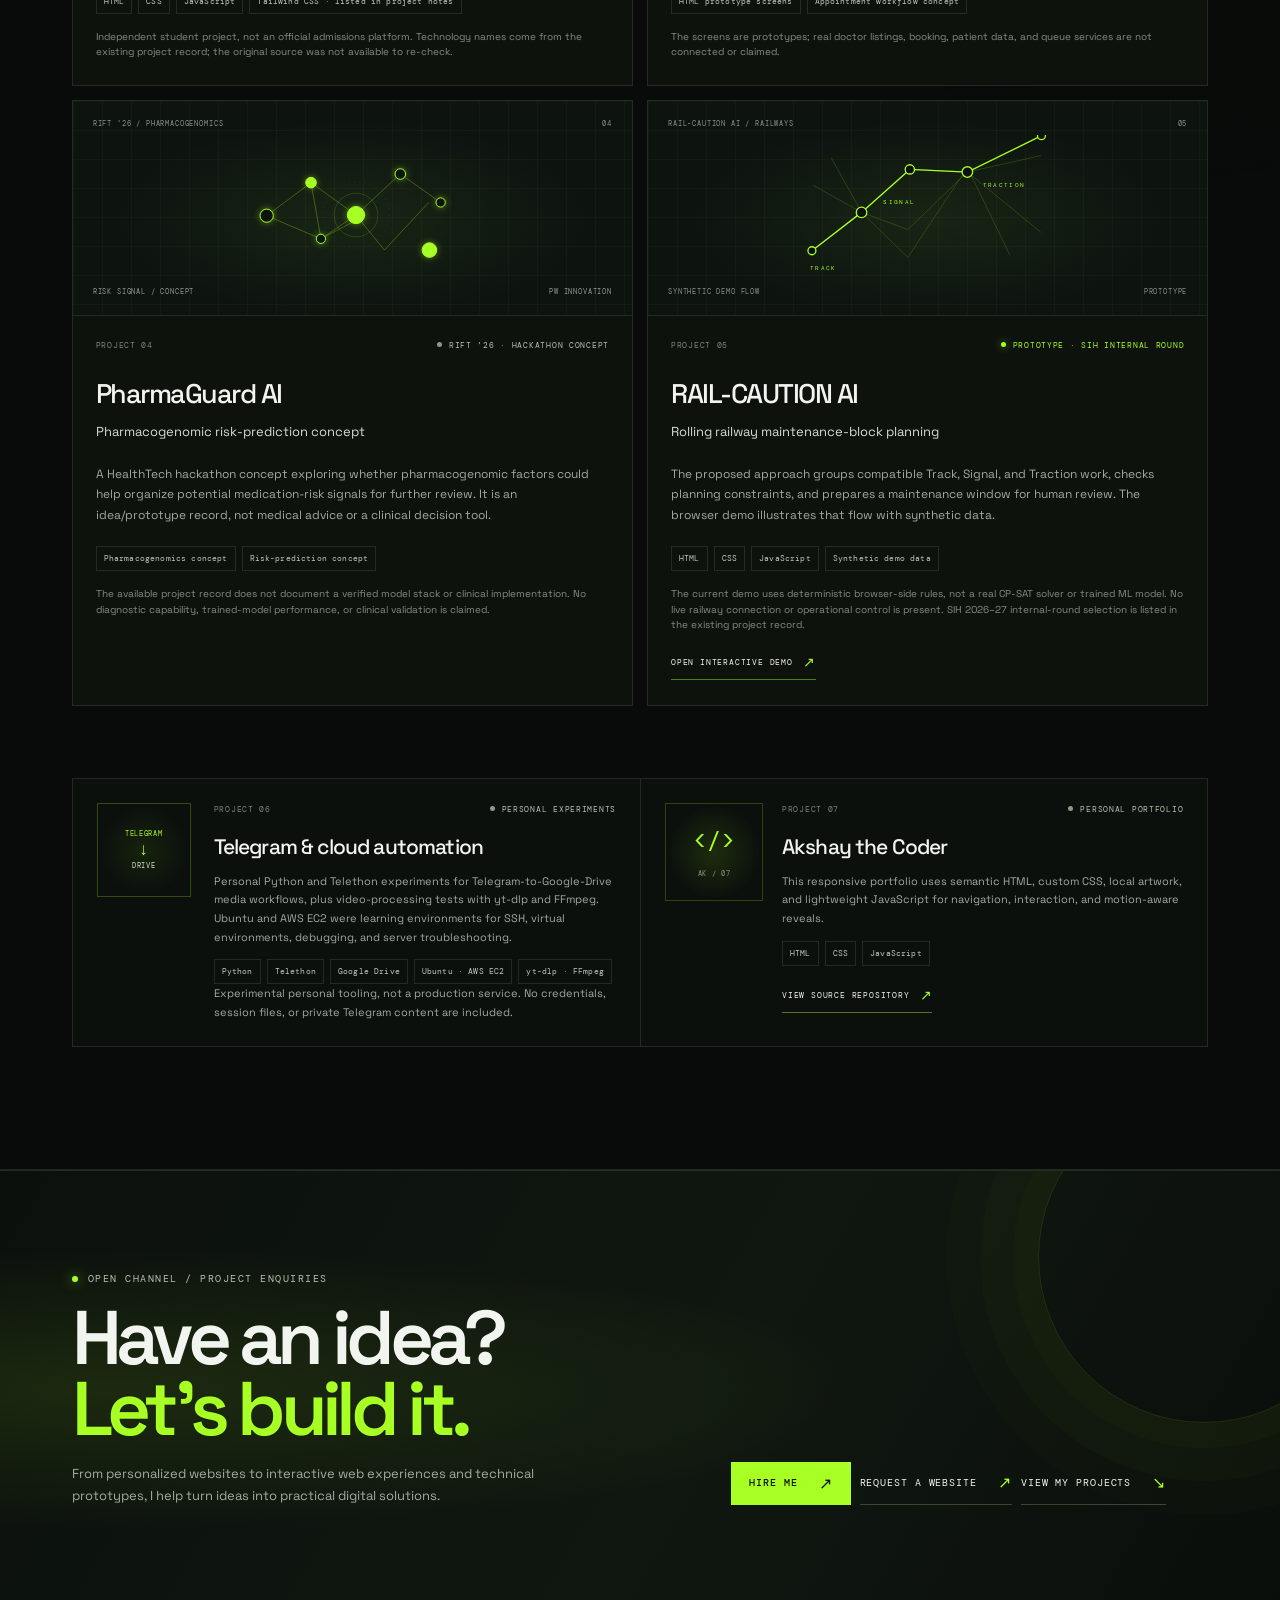
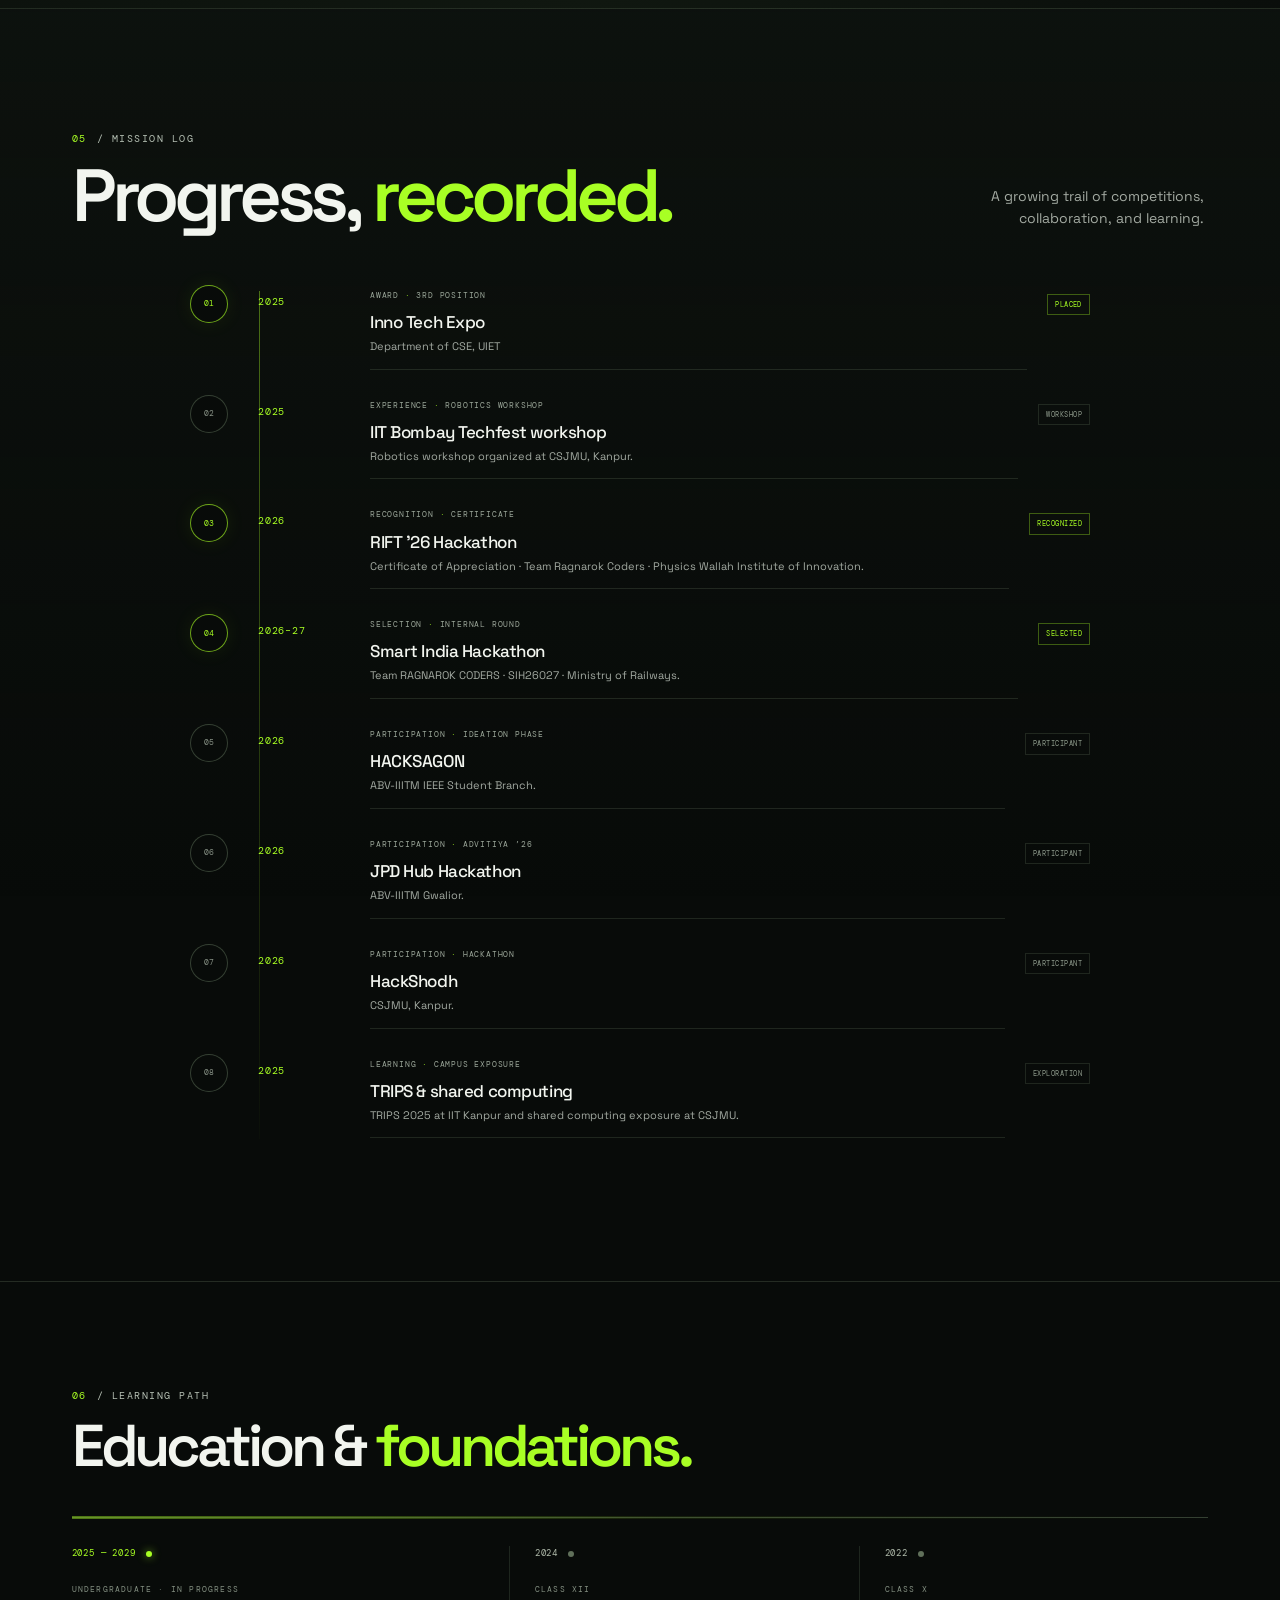
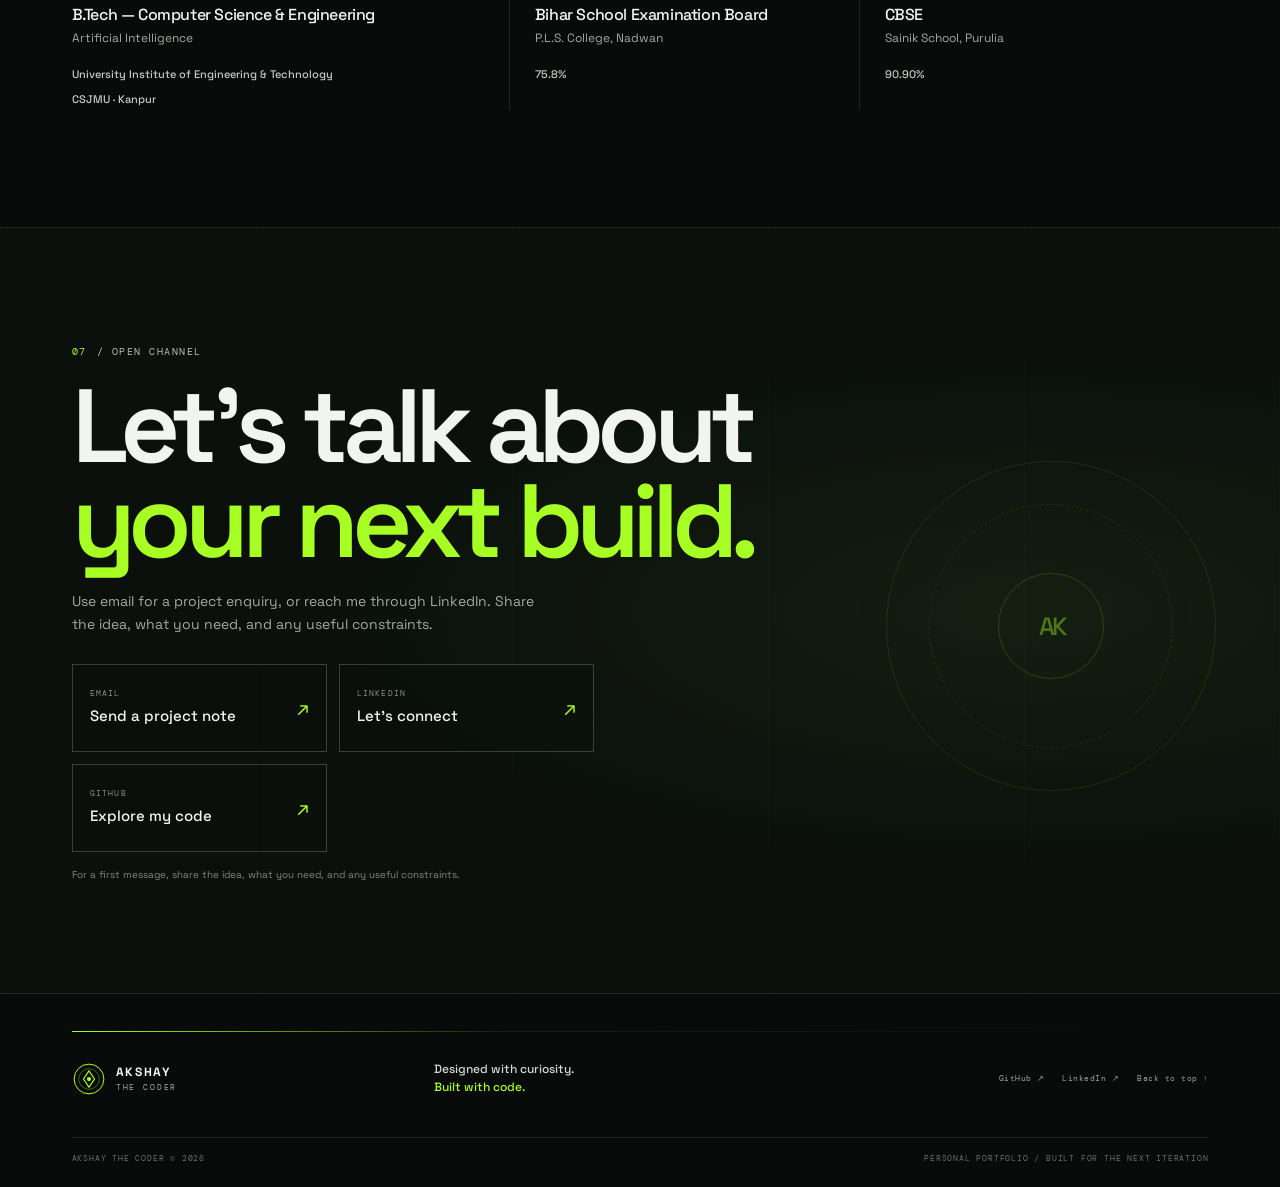
==== commit ce2f5336: "Replace portfolio template with Akshay's portfolio Import the existing portfolio site and its assets" ====
--- a/CodeAlpha_PersonalPortfolio/index.html
+++ b/CodeAlpha_PersonalPortfolio/index.html
@@ -1,82 +1,482 @@
 <!doctype html>
 <html lang="en">
-<head>
-  <meta charset="utf-8">
-  <meta name="viewport" content="width=device-width, initial-scale=1">
-  <meta name="theme-color" content="#111310">
-  <meta name="description" content="A personal portfolio template for a developer. Update the marked fields with your own information before publishing.">
-  <meta property="og:title" content="[Your Name] — Developer Portfolio">
-  <meta property="og:description" content="A thoughtful collection of work, skills, and contact details.">
-  <meta property="og:type" content="website">
-  <title>[Your Name] — Developer Portfolio</title>
-  <link rel="preconnect" href="https://fonts.googleapis.com">
-  <link rel="preconnect" href="https://fonts.gstatic.com" crossorigin>
-  <link href="https://fonts.googleapis.com/css2?family=DM+Mono:wght@400;500&family=DM+Sans:wght@400;500;600;700&family=Manrope:wght@400;500;600;700;800&display=swap" rel="stylesheet">
-  <link rel="stylesheet" href="styles.css">
-  <script src="script.js" defer></script>
-</head>
-<body>
-  <a class="skip-link" href="#main">Skip to content</a>
-  <header class="header" id="top">
-    <a class="brand" href="#top" aria-label="Go to top">[YN]<span>.</span></a>
-    <button class="menu-toggle" type="button" aria-expanded="false" aria-controls="site-nav" aria-label="Open navigation"><span></span><span></span></button>
-    <nav class="site-nav" id="site-nav" aria-label="Main navigation">
-      <a href="#about">About</a><a href="#skills">Skills</a><a href="#projects">Projects</a><a href="#education">Education</a><a class="nav-contact" href="#contact">Let’s talk <span>↗</span></a>
-    </nav>
-  </header>
-
-  <main id="main">
-    <section class="hero section-wrap" aria-labelledby="hero-title">
-      <div class="hero-copy reveal">
-        <p class="eyebrow"><span class="status-dot"></span> DEVELOPER PORTFOLIO · PERSONALIZE BEFORE PUBLISHING</p>
-        <h1 id="hero-title">Hello, I’m<br><span class="name-highlight">[Your Name]</span><span class="period">.</span></h1>
-        <p class="hero-role">[Your role or professional headline]</p>
-        <p class="hero-description">[Add a brief, genuine introduction: what you build, what interests you, and the kind of opportunity you are looking for.]</p>
-        <div class="hero-actions"><a class="button button-primary" href="#projects">Explore my work <span>↘</span></a><a class="text-link" href="#contact">Get in touch <span>↗</span></a></div>
+  <head>
+    <meta charset="UTF-8" />
+    <meta name="viewport" content="width=device-width, initial-scale=1.0" />
+    <meta name="theme-color" content="#080b09" />
+    <meta
+      name="description"
+      content="Explore Akshay Kumar's web development projects, AI experiments, automation work, and technical achievements."
+    />
+    <meta property="og:title" content="Akshay Kumar | Web Development &amp; AI Portfolio" />
+    <meta
+      property="og:description"
+      content="Explore Akshay Kumar's web development projects, AI experiments, automation work, and technical achievements."
+    />
+    <meta property="og:type" content="website" />
+    <meta property="og:url" content="https://akshay627-crypto.github.io/" />
+    <meta property="og:image" content="https://akshay627-crypto.github.io/assets/ben-hero.jpg" />
+    <meta property="og:image:alt" content="Ben Tennyson fan art used in Akshay Kumar's portfolio" />
+    <meta name="twitter:card" content="summary_large_image" />
+    <meta name="twitter:title" content="Akshay Kumar | Web Development &amp; AI Portfolio" />
+    <meta name="twitter:description" content="Web development projects, AI experiments, automation work, and technical achievements." />
+    <meta name="twitter:image" content="https://akshay627-crypto.github.io/assets/ben-hero.jpg" />
+    <title>Akshay Kumar | Web Development &amp; AI Portfolio</title>
+    <link rel="icon" type="image/svg+xml" href="assets/favicon.svg" />
+    <link rel="preload" as="image" href="assets/ben-hero.jpg" fetchpriority="high" />
+    <link rel="stylesheet" href="styles.css" />
+    <script src="script.js" defer></script>
+  </head>
+  <body>
+    <a class="skip-link" href="#main">Skip to content</a>
+    <div class="page-grain" aria-hidden="true"></div>
+
+    <header class="site-header">
+      <div class="nav-wrap">
+        <a class="brand" href="#home" aria-label="Akshay the Coder, home">
+          <span class="brand-mark" aria-hidden="true">
+            <svg viewBox="0 0 48 48" fill="none">
+              <circle cx="24" cy="24" r="21" stroke="currentColor" stroke-width="1.4" />
+              <circle cx="24" cy="24" r="14.5" stroke="currentColor" stroke-opacity=".48" />
+              <path d="M24 12.5 31.8 24 24 35.5 16.2 24 24 12.5Z" stroke="currentColor" stroke-width="1.6" />
+              <circle cx="24" cy="24" r="3" fill="currentColor" />
+              <path d="M24 2v5m0 34v5M2 24h5m34 0h5" stroke="currentColor" stroke-width="1.4" />
+            </svg>
+          </span>
+          <span class="brand-copy"><strong>AKSHAY</strong><small>THE CODER</small></span>
+        </a>
+
+        <button class="menu-toggle" type="button" aria-expanded="false" aria-controls="primary-nav" aria-label="Open navigation menu">
+          <span></span><span></span>
+        </button>
+
+        <nav id="primary-nav" class="primary-nav" aria-label="Primary navigation">
+          <a class="nav-link is-active" href="#home">Home</a>
+          <a class="nav-link" href="#about">About</a>
+          <a class="nav-link" href="#services">Services</a>
+          <a class="nav-link" href="#skills">Skills</a>
+          <a class="nav-link" href="#projects">Projects</a>
+          <a class="nav-link" href="#achievements">Achievements</a>
+          <a class="nav-link nav-contact" href="#contact">Contact <span aria-hidden="true">↗</span></a>
+        </nav>
       </div>
-      <div class="hero-art reveal" aria-label="Decorative portfolio illustration">
-        <div class="art-orbit orbit-one"></div><div class="art-orbit orbit-two"></div>
-        <div class="art-core"><span class="core-mark">[YN]</span><span class="core-line"></span><span class="core-caption">MADE WITH<br>INTENTION</span></div>
-        <span class="art-index">PORTFOLIO<br>2026 — ∞</span><span class="art-coordinate">[CITY, COUNTRY]</span>
-        <span class="art-cross cross-a">+</span><span class="art-cross cross-b">+</span>
+    </header>
+
+    <main id="main">
+      <section id="home" class="hero section-anchor" aria-labelledby="hero-title">
+        <div class="hero-grid">
+          <div class="hero-copy" data-reveal>
+            <p class="eyebrow"><span class="status-light"></span> Developer profile <span class="eyebrow-slash">//</span> 001</p>
+            <h1 id="hero-title"><span>AKSHAY</span><em>THE CODER</em></h1>
+            <p class="hero-lede">Web experiences built <span>with code &amp; creativity.</span></p>
+            <p class="hero-intro">I’m Akshay Kumar, a Computer Science and Artificial Intelligence undergraduate who builds responsive websites, explores AI, and develops practical digital solutions.</p>
+            <div class="hero-actions">
+              <a class="button button-primary" href="#projects">Explore my work <span aria-hidden="true">↘</span></a>
+              <a class="button button-quiet" href="#contact">Start a project <span aria-hidden="true">↘</span></a>
+            </div>
+            <div class="hero-credentials">
+              <span><b>FIELD</b> CSE / Artificial Intelligence</span>
+              <span><b>BASE</b> UIET · CSJMU · Kanpur</span>
+            </div>
+          </div>
+
+          <div class="hero-art" aria-label="Ben Tennyson fan art composition">
+            <div class="hero-rings" aria-hidden="true"><span></span><span></span><span></span><i></i></div>
+            <img src="assets/ben-hero.jpg" alt="Dramatic Ben Tennyson fan art reaching forward against a storm-lit city" fetchpriority="high" />
+            <div class="hero-art-wash" aria-hidden="true"></div>
+            <p class="art-caption"><span class="caption-rule"></span> SIGNAL RECEIVED <b>01 / 10</b></p>
+            <span class="art-coordinate" aria-hidden="true">19°17′N / 80°20′E</span>
+            <span class="hero-crosshair crosshair-one" aria-hidden="true">+</span>
+            <span class="hero-crosshair crosshair-two" aria-hidden="true">+</span>
+          </div>
+          <div class="hero-index" aria-hidden="true"><span>AK / 2026</span><span>PORTFOLIO TRANSMISSION</span></div>
+        </div>
+        <a class="scroll-cue" href="#about"><span class="scroll-cue-line"></span><span>Scroll to explore</span></a>
+        <div class="hero-bottomline" aria-hidden="true"><span>INDEPENDENT THINKING</span><span class="bottomline-mid">✳</span><span>BUILT WITH CURIOSITY</span></div>
+      </section>
+
+      <section id="about" class="section about-section section-anchor" aria-labelledby="about-title">
+        <div class="section-inner">
+          <div class="section-heading" data-reveal>
+            <p class="eyebrow"><span class="section-number">01</span> / Profile scan</p>
+            <h2 id="about-title">Beyond the <span>interface.</span></h2>
+            <p class="section-deck">The person behind the code.</p>
+          </div>
+
+          <div class="about-layout">
+            <div class="about-copy" data-reveal>
+              <p class="large-copy">Curious by nature. <span>Engineering by practice.</span></p>
+              <p>I’m an engineering student interested in developing practical software, exploring AI concepts, and solving technical problems. I learn by experimenting, building projects, and taking part in technical events and hackathons.</p>
+              <p>My focus is on strengthening my engineering fundamentals while making useful digital solutions—one thoughtful iteration at a time.</p>
+              <div class="interest-line"><span class="micro-label">CURRENT CURIOSITIES</span><div class="interest-tags"><span>AI / ML</span><span>Web development</span><span>Automation</span><span>Problem solving</span><span>Hackathons</span></div></div>
+            </div>
+
+            <div class="about-side">
+              <div class="about-visual" aria-hidden="true">
+                <div class="about-visual-rings"></div>
+                <img src="assets/ben-waybig.jpg" alt="" loading="lazy" />
+                <img class="about-secondary-art" src="assets/ben-viltrumite-fanart.jpg" alt="" loading="lazy" />
+                <span class="about-secondary-caption" aria-hidden="true">VISUAL REF / 02</span>
+                <span class="about-visual-label">FIELD SIGNAL / 01</span>
+              </div>
+              <div class="identity-panel" data-reveal>
+                <div class="identity-top"><span class="micro-label">IDENTITY RECORD</span><span class="record-id">AK-001</span></div>
+                <div class="identity-row"><span>Name</span><strong>Akshay Kumar</strong></div>
+                <div class="identity-row"><span>Field</span><strong>Computer Science &amp; Engineering<br />(Artificial Intelligence)</strong></div>
+                <div class="identity-row"><span>Institution</span><strong>UIET, CSJMU<br />Kanpur, India</strong></div>
+                <div class="identity-row"><span>Academic period</span><strong>2025 — 2029</strong></div>
+                <div class="identity-foot"><span class="orbit-dot"></span><span>LEARNING IN PROGRESS</span><span class="identity-foot-line"></span><span>01 / 04</span></div>
+              </div>
+            </div>
+          </div>
+
+          <div class="mode-console" data-reveal>
+            <div class="mode-intro">
+              <p class="eyebrow"><span class="section-number">01A</span> / Mindset selector</p>
+              <h3>Choose a <span>working mode.</span></h3>
+              <p>A small snapshot of how I approach a challenge. Select a mode to tune the signal.</p>
+              <p id="mode-description" class="mode-description" aria-live="polite">Turning ideas into functional digital experiences.</p>
+            </div>
+            <div class="mode-selector" aria-label="Developer mindset selector">
+              <div class="selector-core" aria-hidden="true"><span class="selector-orbit orbit-a"></span><span class="selector-orbit orbit-b"></span><span class="selector-core-glyph">A<span>K</span></span><span class="selector-pointer"></span></div>
+              <div class="mode-options" role="group" aria-label="Select a developer mindset">
+                <button class="mode-option is-selected" type="button" data-mode="builder" aria-pressed="true"><span>01</span><strong>Builder</strong><i></i></button>
+                <button class="mode-option" type="button" data-mode="ai" aria-pressed="false"><span>02</span><strong>AI explorer</strong><i></i></button>
+                <button class="mode-option" type="button" data-mode="solver" aria-pressed="false"><span>03</span><strong>Problem solver</strong><i></i></button>
+                <button class="mode-option" type="button" data-mode="innovator" aria-pressed="false"><span>04</span><strong>Innovator</strong><i></i></button>
+              </div>
+            </div>
+          </div>
+
+        </div>
+      </section>
+
+      <section id="services" class="section services-section section-anchor" aria-labelledby="services-title">
+        <div class="section-inner">
+          <div class="section-heading section-heading-split" data-reveal>
+            <div>
+              <p class="eyebrow"><span class="section-number">02</span> / Build menu</p>
+              <h2 id="services-title">What I can <span>build.</span></h2>
+            </div>
+            <p class="section-deck">A clear scope, an honest skill level,<br />and a useful first version.</p>
+          </div>
+
+          <div class="services-grid">
+            <article class="service-card" data-reveal>
+              <div class="service-card-top"><span class="service-index">SERVICE / 01</span><span class="service-stage">FRONTEND BUILD</span></div>
+              <h3>Personalized websites</h3>
+              <p class="service-description">Small, story-led pages shaped around a person, a relationship, or a celebration.</p>
+              <ul class="service-examples"><li>Birthday and anniversary pages</li><li>Proposal, relationship, and wedding sites</li><li>Custom celebration experiences</li></ul>
+              <a class="service-cta" href="#contact" aria-label="Ask about a personalized website">Discuss a personalized site <span aria-hidden="true">↗</span></a>
+            </article>
+
+            <article class="service-card" data-reveal>
+              <div class="service-card-top"><span class="service-index">SERVICE / 02</span><span class="service-stage">PROVEN IN PORTFOLIO</span></div>
+              <h3>Portfolio websites</h3>
+              <p class="service-description">Straightforward personal sites that make projects, skills, and contact details easy to find.</p>
+              <ul class="service-examples"><li>Developer and student portfolios</li><li>Freelancer profiles</li><li>Professional profile websites</li></ul>
+              <a class="service-cta" href="#contact" aria-label="Ask about a portfolio website">Discuss a portfolio <span aria-hidden="true">↗</span></a>
+            </article>
+
+            <article class="service-card" data-reveal>
+              <div class="service-card-top"><span class="service-index">SERVICE / 03</span><span class="service-stage">STATIC FRONTEND</span></div>
+              <h3>Business landing pages</h3>
+              <p class="service-description">Focused pages that explain an offer and give visitors a clear next step.</p>
+              <ul class="service-examples"><li>Startup and product introductions</li><li>Small-business websites</li><li>Promotional pages</li></ul>
+              <a class="service-cta" href="#contact" aria-label="Ask about a business landing page">Discuss a landing page <span aria-hidden="true">↗</span></a>
+            </article>
+
+            <article class="service-card" data-reveal>
+              <div class="service-card-top"><span class="service-index">SERVICE / 04</span><span class="service-stage">HTML · CSS · JAVASCRIPT</span></div>
+              <h3>Frontend development</h3>
+              <p class="service-description">Responsive interfaces with practical interactions and considered motion.</p>
+              <ul class="service-examples"><li>Mobile-friendly layouts</li><li>Interactive components and transitions</li><li>UI implementation from visual references</li></ul>
+              <a class="service-cta" href="#contact" aria-label="Ask about frontend development">Discuss frontend work <span aria-hidden="true">↗</span></a>
+            </article>
+
+            <article class="service-card" data-reveal>
+              <div class="service-card-top"><span class="service-index">SERVICE / 05</span><span class="service-stage">PROTOTYPE SCOPE</span></div>
+              <h3>Web application prototypes</h3>
+              <p class="service-description">Clickable or interactive frontend models to clarify a workflow before a full product build.</p>
+              <ul class="service-examples"><li>Student and education interfaces</li><li>Appointment and dashboard concepts</li><li>Information-management screens</li></ul>
+              <a class="service-cta" href="#contact" aria-label="Ask about a web application prototype">Discuss a prototype <span aria-hidden="true">↗</span></a>
+            </article>
+
+            <article class="service-card" data-reveal>
+              <div class="service-card-top"><span class="service-index">SERVICE / 06</span><span class="service-stage">SMALL, SCOPED TASKS</span></div>
+              <h3>Python automation</h3>
+              <p class="service-description">Personal-scale scripts for repetitive work, with the task and limits agreed up front.</p>
+              <ul class="service-examples"><li>File-processing helpers</li><li>Data-handling utilities</li><li>Simple media and workflow tasks</li></ul>
+              <a class="service-cta" href="#contact" aria-label="Ask about a small Python automation task">Discuss an automation <span aria-hidden="true">↗</span></a>
+            </article>
+
+            <article class="service-card service-learning" data-reveal>
+              <div class="service-card-top"><span class="service-index">SERVICE / 07</span><span class="service-stage">AREA OF INTEREST</span></div>
+              <h3>AI / ML prototypes</h3>
+              <p class="service-description">AI and machine learning are active learning areas; scope stays at the concept or demonstration stage.</p>
+              <ul class="service-examples"><li>Basic prediction or classification demos</li><li>Data-driven proof-of-concept ideas</li><li>No production or medical performance claims</li></ul>
+              <a class="service-cta" href="#contact" aria-label="Discuss an AI or machine-learning concept">Discuss an ML concept <span aria-hidden="true">↗</span></a>
+            </article>
+
+            <article class="service-card service-learning" data-reveal>
+              <div class="service-card-top"><span class="service-index">SERVICE / 08</span><span class="service-stage">LEARNING AREA</span></div>
+              <h3>API &amp; database integration</h3>
+              <p class="service-description">I’m building experience with connected applications; each service, access model, and security requirement needs a feasibility check first.</p>
+              <ul class="service-examples"><li>Existing API connection concepts</li><li>Supported database and storage options</li><li>Backend and authentication scope reviewed before commitment</li></ul>
+              <a class="service-cta" href="#contact" aria-label="Ask whether an API or database integration is in scope">Check integration scope <span aria-hidden="true">↗</span></a>
+            </article>
+
+            <article class="service-card" data-reveal>
+              <div class="service-card-top"><span class="service-index">SERVICE / 09</span><span class="service-stage">BASIC STATIC SITES</span></div>
+              <h3>Deployment assistance</h3>
+              <p class="service-description">Basic setup and troubleshooting for static websites on GitHub Pages and similar hosting.</p>
+              <ul class="service-examples"><li>Static-site publishing setup</li><li>Repository and path checks</li><li>First-line configuration troubleshooting</li></ul>
+              <a class="service-cta" href="#contact" aria-label="Ask about basic static website deployment">Discuss deployment <span aria-hidden="true">↗</span></a>
+            </article>
+          </div>
+          <p class="services-note"><span aria-hidden="true">i</span> The labels show where I have a working frontend base and where I’m still learning. I’ll confirm scope and limits before agreeing to any project.</p>
+        </div>
+      </section>
+
+      <section id="skills" class="section skills-section section-anchor" aria-labelledby="skills-title">
+        <div class="section-inner">
+          <div class="skills-layout">
+          <div class="section-heading skills-heading" data-reveal>
+            <p class="eyebrow"><span class="section-number">03</span> / Systems &amp; tools</p>
+            <h2 id="skills-title">Tech <span>arsenal.</span></h2>
+            <p class="section-deck">Built on fundamentals. Expanded through exploration across programming, web development, AI, and systems.</p>
+          </div>
+
+          <figure class="skills-visual" data-reveal>
+            <div class="skills-portrait-frame">
+              <div class="skills-portrait-orbit orbit-large" aria-hidden="true"></div>
+              <div class="skills-portrait-orbit orbit-small" aria-hidden="true"></div>
+              <img src="assets/ben-omnitrix-portrait.jpg" alt="Ben Tennyson standing within a dark green Omnitrix interface" loading="lazy" />
+              <span class="skills-image-code" aria-hidden="true">SYSTEM / 02<br />SIGNAL LOCKED</span>
+              <span class="skills-image-marker" aria-hidden="true">+</span>
+            </div>
+            <figcaption><span>TECHNICAL ARSENAL</span><strong>Curiosity in every direction.</strong></figcaption>
+          </figure>
+
+          <div class="skills-grid">
+            <article class="skill-module skill-feature" data-reveal>
+              <div class="module-head"><span class="module-index">A / 01</span><span class="module-icon icon-code" aria-hidden="true">&lt;/&gt;</span></div>
+              <p class="micro-label">PROGRAMMING</p><h3>Core languages</h3>
+              <div class="skill-tags"><span>C</span><span>C++</span><span>Python <small>basic</small></span></div>
+              <p class="module-note">Working from programming fundamentals and practical problem solving.</p>
+            </article>
+            <article class="skill-module" data-reveal>
+              <div class="module-head"><span class="module-index">A / 02</span><span class="module-icon" aria-hidden="true">⌘</span></div>
+              <p class="micro-label">WEB DEVELOPMENT</p><h3>Interfaces &amp; web</h3>
+              <div class="skill-tags"><span>HTML</span><span>CSS</span><span>JavaScript</span><span>Tailwind CSS</span><span>Responsive design</span></div>
+              <p class="module-note">Responsive layout and usability fundamentals.</p>
+            </article>
+            <article class="skill-module skill-ai" data-reveal>
+              <div class="module-head"><span class="module-index">A / 03</span><span class="module-icon icon-ai" aria-hidden="true">✳</span></div>
+              <p class="micro-label">AI / MACHINE LEARNING</p><h3>Models in exploration</h3>
+              <div class="skill-tags"><span>ML fundamentals</span><span>Predictive modeling</span><span>Risk prediction</span></div>
+              <div class="explore-tags"><span>LightGBM</span><span>XGBoost</span><span>OR-Tools CP-SAT</span></div>
+              <p class="module-note">Explored or researched in project design; not presented as production-level expertise.</p>
+            </article>
+            <article class="skill-module" data-reveal>
+              <div class="module-head"><span class="module-index">A / 04</span><span class="module-icon" aria-hidden="true">◈</span></div>
+              <p class="micro-label">FRAMEWORKS &amp; TOOLS</p><h3>Build environment</h3>
+              <div class="skill-tags"><span>Flask</span><span>Node.js</span><span>npm</span><span>React</span><span>Express.js</span><span>PostgreSQL</span></div>
+              <p class="module-note">Tools encountered across web development and project work.</p>
+            </article>
+            <article class="skill-module" data-reveal>
+              <div class="module-head"><span class="module-index">A / 05</span><span class="module-icon" aria-hidden="true">⌁</span></div>
+              <p class="micro-label">CLOUD, LINUX &amp; SYSTEMS</p><h3>Systems in practice</h3>
+              <div class="skill-tags"><span>Ubuntu</span><span>AWS EC2</span><span>Google Cloud</span><span>SSH</span><span>Python venv</span><span>FFmpeg</span><span>yt-dlp</span><span>Telethon</span><span>Google Drive</span><span>Kubernetes exposure</span><span>Shared computing</span></div>
+              <p class="module-note">Includes deployment experiments, troubleshooting, and exposure to shared supercomputing environments.</p>
+            </article>
+            <article class="skill-module skill-apps" data-reveal>
+              <div class="module-head"><span class="module-index">A / 06</span><span class="module-icon" aria-hidden="true">▤</span></div>
+              <p class="micro-label">APPLICATIONS</p><h3>Everyday tools</h3>
+              <div class="skill-tags"><span>Word</span><span>Excel</span><span>PowerPoint</span></div>
+              <p class="module-note">Microsoft Office applications.</p>
+            </article>
+          </div>
+          <div class="skills-footnote"><span class="footnote-mark">i</span><p>Skills are described at the level reflected in the supplied profile. Technologies investigated during project design are labeled separately.</p></div>
+          </div>
+        </div>
+      </section>
+
+      <section id="projects" class="section projects-section section-anchor" aria-labelledby="projects-title">
+        <div class="section-inner">
+          <div class="section-heading section-heading-split" data-reveal>
+            <div><p class="eyebrow"><span class="section-number">04</span> / Engineering archive</p><h2 id="projects-title">Selected <span>operations.</span></h2></div>
+            <p class="section-deck">Web builds, working prototypes,<br />and team problem solving.</p>
+          </div>
+
+          <article class="project-feature" data-reveal>
+            <div class="project-feature-copy">
+              <div class="project-meta"><span>PROJECT 01</span><span class="project-state">PUBLIC SITE · LIVE</span></div>
+              <p class="micro-label">PERSONALIZED DIGITAL EXPERIENCES</p>
+              <h3><em>PALM-WGB</em></h3>
+              <p class="project-subtitle">Personalized websites for moments that matter</p>
+              <p>PALM-WGB presents custom, shareable web experiences for birthdays, relationships, weddings, celebrations, and personal portfolios. The public site explains the concept and links to sample experiences.</p>
+              <p>Its public footer identifies sample projects and testimonials as demo content. I could not verify an individual developer contribution breakdown or the site’s technology stack from the portfolio repository.</p>
+              <div class="project-stack"><span>Personalized pages</span><span>Celebration experiences</span><span>Portfolio sites</span></div>
+              <p class="project-caveat">The live link is the public PALM-WGB website, not a claim that every part of it was personally developed by me.</p>
+              <div class="project-links"><a href="https://www.palm-wgb.tech/" target="_blank" rel="noopener noreferrer">Live demo <span aria-hidden="true">↗</span></a></div>
+            </div>
+            <div class="project-visual palm-visual" role="img" aria-label="Illustrative preview of a personalized PALM-WGB celebration page; this is not a screenshot">
+              <div class="visual-topline"><span>PALM-WGB / EXPERIENCE PREVIEW</span><span>01</span></div>
+              <div class="palm-preview" aria-hidden="true">
+                <div class="palm-browser"><span><i></i><i></i><i></i></span><span>PALM-WGB.TECH / YOUR-STORY</span><b>↗</b></div>
+                <div class="palm-page">
+                  <span class="palm-kicker">MADE FOR YOUR MOMENT</span>
+                  <strong>For you,<br /><em>always.</em></strong>
+                  <span class="palm-page-note">A little corner of the internet, made personal.</span>
+                  <div class="palm-flower" aria-hidden="true">✳</div>
+                  <div class="palm-page-links"><span>OUR STORY</span><span>PHOTOS</span><span>THE MOMENT</span></div>
+                </div>
+                <div class="palm-side-note"><span>PERSONALIZE</span><b>Photos</b><b>Names</b><b>Colors</b><b>Music</b></div>
+              </div>
+              <div class="visual-legend"><span>ILLUSTRATIVE CARD ART · NOT A SCREENSHOT</span><span>OPEN THE LIVE SITE ↗</span></div>
+            </div>
+          </article>
+
+          <div class="project-pair">
+            <article class="project-card college-card" data-reveal>
+              <div class="project-card-visual college-visual" aria-hidden="true">
+                <div class="visual-topline"><span>COLLEGE NETWORK / JEE PATH</span><span>02</span></div>
+                <svg viewBox="0 0 420 220" fill="none">
+                  <path d="M54 160 132 116 204 144 279 79 361 109M132 116l24-61 100 24 23 103 82-73M54 160l95 24 55-40" stroke="currentColor" stroke-opacity=".48" />
+                  <circle cx="54" cy="160" r="8"/><circle cx="132" cy="116" r="10"/><circle cx="156" cy="55" r="7"/><circle cx="204" cy="144" r="12"/><circle cx="256" cy="79" r="8"/><circle cx="279" cy="182" r="7"/><circle cx="361" cy="109" r="10"/>
+                  <path d="M132 116h72m0 28 52-65m0 0 82 30" stroke="currentColor" stroke-dasharray="3 6" />
+                </svg>
+                <div class="visual-legend"><span>ILLUSTRATIVE CONCEPT</span><span>NOT A PRODUCT SCREENSHOT</span></div>
+              </div>
+              <div class="project-card-body"><div class="project-meta"><span>PROJECT 02</span><span class="project-state">PROJECT RECORD · DEMO UNLINKED</span></div><h3>College Network</h3><p class="project-subtitle">JEE college exploration &amp; admissions guidance</p><p>An educational web project for helping students explore college options and admissions information. Existing portfolio notes describe responsive content and frontend interactions; the source repository and a checkable live demo are not linked here.</p><div class="project-stack"><span>HTML</span><span>CSS</span><span>JavaScript</span><span>Tailwind CSS · listed in project notes</span></div><p class="project-caveat">Independent student project, not an official admissions platform. Technology names come from the existing project record; the original source was not available to re-check.</p></div>
+            </article>
+
+            <article class="project-card linkhp-card" data-reveal>
+              <div class="project-card-visual queue-visual" aria-label="Abstract appointment queue and schedule illustration">
+                <div class="visual-topline"><span>LINK-HP / SLOT FLOW</span><span>03</span></div>
+                <div class="queue-window"><div class="queue-window-head"><span class="queue-lights"><i></i><i></i><i></i></span><span>SAMPLE APPOINTMENTS</span><span>•••</span></div><div class="queue-day"><span>09:00</span><i></i><b>OPEN SLOT</b><small>AVAILABLE</small></div><div class="queue-day queue-active"><span>09:30</span><i></i><b>WAITLIST</b><small>IN QUEUE</small></div><div class="queue-day"><span>10:00</span><i></i><b>OPEN SLOT</b><small>AVAILABLE</small></div><div class="queue-progress"><span></span></div></div>
+                <div class="visual-legend"><span>SAMPLE APPOINTMENT FLOW</span><span>PROTOTYPE</span></div>
+              </div>
+              <div class="project-card-body"><div class="project-meta"><span>PROJECT 03</span><span class="project-state">HTML PROTOTYPE · NOT DEPLOYED</span></div><h3>LINK-HP</h3><p class="project-subtitle">Doctor discovery &amp; appointment flow</p><p>A hospital-platform concept for doctor discovery, appointment management, and making patient waiting time easier to manage. The documented work is HTML prototype screens for appointment slots, waitlists, and role-based views.</p><div class="project-stack"><span>HTML prototype screens</span><span>Appointment workflow concept</span></div><p class="project-caveat">The screens are prototypes; real doctor listings, booking, patient data, and queue services are not connected or claimed.</p></div>
+            </article>
+          </div>
+
+          <div class="project-pair project-pair-secondary">
+            <article class="project-card pharma-card" data-reveal>
+              <div class="project-card-visual pharma-visual" aria-hidden="true">
+                <div class="visual-topline"><span>RIFT '26 / PHARMACOGENOMICS</span><span>04</span></div>
+                <svg viewBox="0 0 420 220" fill="none">
+                  <path d="m80 122 67-50 68 49 67-62 61 43M147 72l15 85 53-36 43 53 67-72M80 122l82 35 68-36" stroke="currentColor" stroke-opacity=".45"/>
+                  <g class="molecule-points"><circle cx="80" cy="122" r="10"/><circle cx="147" cy="72" r="8"/><circle cx="162" cy="157" r="7"/><circle cx="215" cy="121" r="13"/><circle cx="282" cy="59" r="8"/><circle cx="326" cy="174" r="11"/><circle cx="343" cy="102" r="7"/></g>
+                  <circle cx="215" cy="121" r="33" stroke="currentColor" stroke-opacity=".24"/><circle cx="215" cy="121" r="50" stroke="currentColor" stroke-opacity=".13" stroke-dasharray="2 6"/>
+                </svg>
+                <div class="visual-legend"><span>RISK SIGNAL / CONCEPT</span><span>PW INNOVATION</span></div>
+              </div>
+              <div class="project-card-body"><div class="project-meta"><span>PROJECT 04</span><span class="project-state">RIFT ’26 · HACKATHON CONCEPT</span></div><h3>PharmaGuard AI</h3><p class="project-subtitle">Pharmacogenomic risk-prediction concept</p><p>A HealthTech hackathon concept exploring whether pharmacogenomic factors could help organize potential medication-risk signals for further review. It is an idea/prototype record, not medical advice or a clinical decision tool.</p><div class="project-stack"><span>Pharmacogenomics concept</span><span>Risk-prediction concept</span></div><p class="project-caveat">The available project record does not document a verified model stack or clinical implementation. No diagnostic capability, trained-model performance, or clinical validation is claimed.</p></div>
+            </article>
+
+            <article class="project-card railcaution-card" data-reveal>
+              <div class="project-card-visual railcaution-visual" aria-hidden="true">
+                <div class="visual-topline"><span>RAIL-CAUTION AI / RAILWAYS</span><span>05</span></div>
+                <svg viewBox="0 0 420 220" fill="none">
+                  <path d="M35 175 110 117l70 26 90-87 112-25M37 76l73 41 73-65 87 4 111 91M64 34l46 83 70 68 90-136 64 132" stroke="currentColor" stroke-opacity=".25"/>
+                  <path d="m35 175 75-58 73-65 87 4 112-55" stroke="currentColor" stroke-width="2"/>
+                  <circle cx="35" cy="175" r="6"/><circle cx="110" cy="117" r="8"/><circle cx="183" cy="52" r="7"/><circle cx="270" cy="56" r="8"/><circle cx="382" cy="1" r="6"/>
+                  <text x="32" y="204" fill="currentColor" font-size="9" letter-spacing="2">TRACK</text><text x="143" y="104" fill="currentColor" font-size="9" letter-spacing="2">SIGNAL</text><text x="293" y="78" fill="currentColor" font-size="9" letter-spacing="2">TRACTION</text>
+                </svg>
+                <div class="visual-legend"><span>SYNTHETIC DEMO FLOW</span><span>PROTOTYPE</span></div>
+              </div>
+              <div class="project-card-body"><div class="project-meta"><span>PROJECT 05</span><span class="project-state state-selected">PROTOTYPE · SIH INTERNAL ROUND</span></div><h3>RAIL-CAUTION AI</h3><p class="project-subtitle">Rolling railway maintenance-block planning</p><p>The proposed approach groups compatible Track, Signal, and Traction work, checks planning constraints, and prepares a maintenance window for human review. The browser demo illustrates that flow with synthetic data.</p><div class="project-stack"><span>HTML</span><span>CSS</span><span>JavaScript</span><span>Synthetic demo data</span></div><p class="project-caveat">The current demo uses deterministic browser-side rules, not a real CP-SAT solver or trained ML model. No live railway connection or operational control is present. SIH 2026–27 internal-round selection is listed in the existing project record.</p><div class="project-links"><a href="demos/rail-caution-ai.html">Open interactive demo <span aria-hidden="true">↗</span></a></div></div>
+            </article>
+          </div>
+
+          <div class="archive-heading" data-reveal><span class="micro-label">FIELD NOTES / PERSONAL SYSTEMS</span><span class="archive-line"></span><span class="archive-count">02 RECORDS</span></div>
+          <div class="project-archive">
+            <article class="archive-project" data-reveal>
+              <div class="archive-glyph flow-glyph" aria-hidden="true"><span>TELEGRAM</span><i>↓</i><b>DRIVE</b></div>
+              <div><div class="project-meta"><span>PROJECT 06</span><span class="project-state">PERSONAL EXPERIMENTS</span></div><h3>Telegram &amp; cloud automation</h3><p>Personal Python and Telethon experiments for Telegram-to-Google-Drive media workflows, plus video-processing tests with yt-dlp and FFmpeg. Ubuntu and AWS EC2 were learning environments for SSH, virtual environments, debugging, and server troubleshooting.</p><div class="project-stack"><span>Python</span><span>Telethon</span><span>Google Drive</span><span>Ubuntu · AWS EC2</span><span>yt-dlp · FFmpeg</span></div><p class="project-caveat">Experimental personal tooling, not a production service. No credentials, session files, or private Telegram content are included.</p></div>
+            </article>
+            <article class="archive-project portfolio-archive" data-reveal>
+              <div class="portfolio-archive-mark" aria-hidden="true"><span>&lt;/&gt;</span><b>AK / 07</b></div>
+              <div><div class="project-meta"><span>PROJECT 07</span><span class="project-state">PERSONAL PORTFOLIO</span></div><h3>Akshay the Coder</h3><p>This responsive portfolio uses semantic HTML, custom CSS, local artwork, and lightweight JavaScript for navigation, interaction, and motion-aware reveals.</p><div class="project-stack"><span>HTML</span><span>CSS</span><span>JavaScript</span></div><div class="project-links"><a href="https://github.com/akshay627-crypto/akshay627-crypto.github.io" target="_blank" rel="noopener noreferrer">View source repository <span aria-hidden="true">↗</span></a></div></div>
+            </article>
+          </div>
+        </div>
+      </section>
+
+      <section class="freelance-cta" aria-labelledby="freelance-cta-title">
+        <div class="freelance-cta-inner">
+          <div class="freelance-cta-copy" data-reveal>
+            <p class="eyebrow"><span class="status-light"></span> OPEN CHANNEL / PROJECT ENQUIRIES</p>
+            <h2 id="freelance-cta-title">Have an idea?<br /><span>Let’s build it.</span></h2>
+            <p>From personalized websites to interactive web experiences and technical prototypes, I help turn ideas into practical digital solutions.</p>
+          </div>
+          <div class="freelance-cta-actions" data-reveal>
+            <a class="button button-primary" href="mailto:akshayndj7@gmail.com?subject=Freelance%20project%20enquiry">Hire me <span aria-hidden="true">↗</span></a>
+            <a class="button button-quiet" href="mailto:akshayndj7@gmail.com?subject=Website%20request">Request a website <span aria-hidden="true">↗</span></a>
+            <a class="button button-quiet" href="#projects">View my projects <span aria-hidden="true">↘</span></a>
+          </div>
+        </div>
+      </section>
+
+      <section id="achievements" class="section achievements-section section-anchor" aria-labelledby="achievements-title">
+        <div class="section-inner">
+          <div class="section-heading section-heading-split" data-reveal>
+            <div><p class="eyebrow"><span class="section-number">05</span> / Mission log</p><h2 id="achievements-title">Progress, <span>recorded.</span></h2></div>
+            <p class="section-deck">A growing trail of competitions,<br />collaboration, and learning.</p>
+          </div>
+
+          <div class="mission-log">
+            <div class="timeline-line" aria-hidden="true"></div>
+            <article class="mission-entry mission-award" data-reveal><div class="mission-marker"><span>01</span></div><div class="mission-year">2025</div><div class="mission-content"><div class="mission-type">AWARD <span>·</span> 3RD POSITION</div><h3>Inno Tech Expo</h3><p>Department of CSE, UIET</p></div><span class="mission-status">PLACED</span></article>
+            <article class="mission-entry" data-reveal><div class="mission-marker"><span>02</span></div><div class="mission-year">2025</div><div class="mission-content"><div class="mission-type">EXPERIENCE <span>·</span> ROBOTICS WORKSHOP</div><h3>IIT Bombay Techfest workshop</h3><p>Robotics workshop organized at CSJMU, Kanpur.</p></div><span class="mission-status">WORKSHOP</span></article>
+            <article class="mission-entry mission-award" data-reveal><div class="mission-marker"><span>03</span></div><div class="mission-year">2026</div><div class="mission-content"><div class="mission-type">RECOGNITION <span>·</span> CERTIFICATE</div><h3>RIFT ’26 Hackathon</h3><p>Certificate of Appreciation · Team Ragnarok Coders · Physics Wallah Institute of Innovation.</p></div><span class="mission-status">RECOGNIZED</span></article>
+            <article class="mission-entry mission-current" data-reveal><div class="mission-marker"><span>04</span></div><div class="mission-year">2026–27</div><div class="mission-content"><div class="mission-type">SELECTION <span>·</span> INTERNAL ROUND</div><h3>Smart India Hackathon</h3><p>Team RAGNAROK CODERS · SIH26027 · Ministry of Railways.</p></div><span class="mission-status">SELECTED</span></article>
+            <article class="mission-entry" data-reveal><div class="mission-marker"><span>05</span></div><div class="mission-year">2026</div><div class="mission-content"><div class="mission-type">PARTICIPATION <span>·</span> IDEATION PHASE</div><h3>HACKSAGON</h3><p>ABV-IIITM IEEE Student Branch.</p></div><span class="mission-status">PARTICIPANT</span></article>
+            <article class="mission-entry" data-reveal><div class="mission-marker"><span>06</span></div><div class="mission-year">2026</div><div class="mission-content"><div class="mission-type">PARTICIPATION <span>·</span> ADVITIYA ’26</div><h3>JPD Hub Hackathon</h3><p>ABV-IIITM Gwalior.</p></div><span class="mission-status">PARTICIPANT</span></article>
+            <article class="mission-entry" data-reveal><div class="mission-marker"><span>07</span></div><div class="mission-year">2026</div><div class="mission-content"><div class="mission-type">PARTICIPATION <span>·</span> HACKATHON</div><h3>HackShodh</h3><p>CSJMU, Kanpur.</p></div><span class="mission-status">PARTICIPANT</span></article>
+            <article class="mission-entry" data-reveal><div class="mission-marker"><span>08</span></div><div class="mission-year">2025</div><div class="mission-content"><div class="mission-type">LEARNING <span>·</span> CAMPUS EXPOSURE</div><h3>TRIPS &amp; shared computing</h3><p>TRIPS 2025 at IIT Kanpur and shared computing exposure at CSJMU.</p></div><span class="mission-status">EXPLORATION</span></article>
+          </div>
+        </div>
+      </section>
+
+      <section id="education" class="section education-section" aria-labelledby="education-title">
+        <div class="section-inner education-inner">
+          <div class="section-heading" data-reveal><p class="eyebrow"><span class="section-number">06</span> / Learning path</p><h2 id="education-title">Education &amp; <span>foundations.</span></h2></div>
+          <div class="education-track" data-reveal>
+            <article class="education-item education-current"><div class="education-year">2025 — 2029 <span class="education-dot"></span></div><div class="education-body"><p class="micro-label">UNDERGRADUATE · IN PROGRESS</p><h3>B.Tech — Computer Science &amp; Engineering</h3><p>Artificial Intelligence</p><strong>University Institute of Engineering &amp; Technology<br />CSJMU · Kanpur</strong></div></article>
+            <article class="education-item"><div class="education-year">2024 <span class="education-dot"></span></div><div class="education-body"><p class="micro-label">CLASS XII</p><h3>Bihar School Examination Board</h3><p>P.L.S. College, Nadwan</p><strong>75.8%</strong></div></article>
+            <article class="education-item"><div class="education-year">2022 <span class="education-dot"></span></div><div class="education-body"><p class="micro-label">CLASS X</p><h3>CBSE</h3><p>Sainik School, Purulia</p><strong>90.90%</strong></div></article>
+          </div>
+        </div>
+      </section>
+
+      <section id="contact" class="contact-section section-anchor" aria-labelledby="contact-title">
+        <div class="contact-grid" aria-hidden="true"><span></span><span></span><span></span><span></span><span></span></div>
+        <div class="section-inner contact-inner" data-reveal>
+          <p class="eyebrow"><span class="section-number">07</span> / Open channel</p>
+          <h2 id="contact-title">Let’s talk about<br /><span>your next build.</span></h2>
+          <p class="contact-copy">Use email for a project enquiry, or reach me through LinkedIn. Share the idea, what you need, and any useful constraints.</p>
+          <div class="contact-links">
+            <a class="contact-link" href="mailto:akshayndj7@gmail.com"><span class="contact-link-label">EMAIL</span><strong>Send a project note</strong><span class="contact-arrow" aria-hidden="true">↗</span></a>
+            <a class="contact-link" href="https://www.linkedin.com/in/aky0706" target="_blank" rel="noopener noreferrer"><span class="contact-link-label">LINKEDIN</span><strong>Let’s connect</strong><span class="contact-arrow" aria-hidden="true">↗</span></a>
+            <a class="contact-link" href="https://github.com/akshay627-crypto" target="_blank" rel="noopener noreferrer"><span class="contact-link-label">GITHUB</span><strong>Explore my code</strong><span class="contact-arrow" aria-hidden="true">↗</span></a>
+          </div>
+          <p class="contact-note">For a first message, share the idea, what you need, and any useful constraints.</p>
+        </div>
+        <div class="contact-orbit" aria-hidden="true"><span></span><span></span><span></span><b>AK</b></div>
+      </section>
+    </main>
+
+    <footer class="site-footer">
+      <div class="footer-topline"><span></span></div>
+      <div class="footer-inner">
+        <a class="brand footer-brand" href="#home" aria-label="Akshay the Coder, back to top"><span class="brand-mark" aria-hidden="true"><svg viewBox="0 0 48 48" fill="none"><circle cx="24" cy="24" r="21" stroke="currentColor" stroke-width="1.4"/><circle cx="24" cy="24" r="14.5" stroke="currentColor" stroke-opacity=".48"/><path d="M24 12.5 31.8 24 24 35.5 16.2 24 24 12.5Z" stroke="currentColor" stroke-width="1.6"/><circle cx="24" cy="24" r="3" fill="currentColor"/></svg></span><span class="brand-copy"><strong>AKSHAY</strong><small>THE CODER</small></span></a>
+        <p class="footer-motto">Designed with curiosity.<br /><span>Built with code.</span></p>
+        <div class="footer-links"><a href="https://github.com/akshay627-crypto" target="_blank" rel="noopener noreferrer">GitHub ↗</a><a href="https://www.linkedin.com/in/aky0706" target="_blank" rel="noopener noreferrer">LinkedIn ↗</a><a href="#home">Back to top ↑</a></div>
+        <div class="footer-bottom"><span>AKSHAY THE CODER © 2026</span><span>PERSONAL PORTFOLIO / BUILT FOR THE NEXT ITERATION</span></div>
       </div>
-      <a class="hero-scroll" href="#about"><span></span> SCROLL TO DISCOVER</a>
-    </section>
-
-    <section class="about section-wrap section-block" id="about" aria-labelledby="about-title">
-      <div class="section-label reveal"><span>01 / ABOUT</span><span class="label-rule"></span></div>
-      <div class="about-content reveal"><p class="eyebrow">A LITTLE ABOUT ME</p><h2 id="about-title">Curiosity is where<br>good work <em>begins.</em></h2><div class="about-columns"><p>[Write a short, authentic paragraph about your background, interests, and the kinds of problems you enjoy solving. Keep it in your own voice.]</p><p>[Add another detail that helps someone understand how you approach collaboration, learning, or building. Remove this note once you have filled it in.]</p></div></div>
-    </section>
-
-    <section class="skills section-wrap section-block" id="skills" aria-labelledby="skills-title">
-      <div class="section-label reveal"><span>02 / TOOLKIT</span><span class="label-rule"></span></div>
-      <div class="section-content reveal"><div class="section-title-row"><div><p class="eyebrow">TECHNICAL SKILLS</p><h2 id="skills-title">Tools I work with.</h2></div><p class="section-aside">Replace these prompts with<br>skills you can confidently discuss.</p></div>
-        <div class="skill-groups"><article class="skill-group"><span class="skill-number">A</span><h3>Frontend</h3><div class="skill-chips"><span>[Add a skill]</span><span>[Add a skill]</span><span>[Add a skill]</span></div></article><article class="skill-group"><span class="skill-number">B</span><h3>Design & workflow</h3><div class="skill-chips"><span>[Add a tool]</span><span>[Add a tool]</span><span>[Add a tool]</span></div></article><article class="skill-group"><span class="skill-number">C</span><h3>Currently exploring</h3><div class="skill-chips"><span>[Add a topic]</span><span>[Add a topic]</span></div></article></div>
-      </div>
-    </section>
-
-    <section class="projects section-wrap section-block" id="projects" aria-labelledby="projects-title">
-      <div class="section-label reveal"><span>03 / SELECTED WORK</span><span class="label-rule"></span></div>
-      <div class="section-content reveal"><div class="section-title-row"><div><p class="eyebrow">PROJECTS</p><h2 id="projects-title">A few things I’ve made.</h2></div><a class="text-link" href="#contact">Have a project in mind? <span>↗</span></a></div>
-        <div class="project-grid">
-          <article class="project-card"><a class="project-visual visual-one" href="https://github.com/" target="_blank" rel="noreferrer" aria-label="Replace with the GitHub repository for project one"><span class="visual-tag">01 — PROJECT</span><span class="visual-shape shape-one"></span><span class="visual-word">[01]</span><span class="visual-open">↗</span></a><div class="project-meta"><div><h3>[Project name]</h3><p>[One-line description of the problem and your solution.]</p></div><span class="project-type">[TYPE]</span></div><div class="project-links"><a href="https://github.com/" target="_blank" rel="noreferrer">GitHub <span>↗</span></a><a href="https://pages.github.com/" target="_blank" rel="noreferrer">Live demo <span>↗</span></a></div></article>
-          <article class="project-card"><a class="project-visual visual-two" href="https://github.com/" target="_blank" rel="noreferrer" aria-label="Replace with the GitHub repository for project two"><span class="visual-tag">02 — PROJECT</span><span class="visual-shape shape-two"></span><span class="visual-word">[02]</span><span class="visual-open">↗</span></a><div class="project-meta"><div><h3>[Project name]</h3><p>[One-line description of the problem and your solution.]</p></div><span class="project-type">[TYPE]</span></div><div class="project-links"><a href="https://github.com/" target="_blank" rel="noreferrer">GitHub <span>↗</span></a><a href="https://pages.github.com/" target="_blank" rel="noreferrer">Live demo <span>↗</span></a></div></article>
-                    <article class="project-card"><a class="project-visual visual-three" href="https://akshay627-crypto.github.io/" target="_blank" rel="noreferrer" aria-label="Open Akshay the Coder personal portfolio"><span class="visual-tag">03 — PERSONAL PORTFOLIO</span><span class="visual-shape shape-three"></span><span class="visual-word">AK</span><span class="visual-open">↗</span></a><div class="project-meta"><div><h3>Akshay the Coder</h3><p>A personal portfolio featuring web development, AI exploration, selected projects, and technical milestones.</p></div><span class="project-type">PERSONAL PORTFOLIO</span></div><div class="project-links"><a href="https://github.com/akshay627-crypto/akshay0707" target="_blank" rel="noreferrer">GitHub <span>↗</span></a><a href="https://akshay627-crypto.github.io/" target="_blank" rel="noreferrer">Live demo <span>↗</span></a></div></article>
-        </div>
-      </div>
-    </section>
-
-    <section class="education section-wrap section-block" id="education" aria-labelledby="education-title">
-      <div class="section-label reveal"><span>04 / BACKGROUND</span><span class="label-rule"></span></div>
-      <div class="section-content reveal"><div class="section-title-row"><div><p class="eyebrow">EDUCATION</p><h2 id="education-title">Where I’ve learned.</h2></div><p class="section-aside">Only include accurate details<br>you are comfortable sharing.</p></div><article class="education-entry"><span class="education-mark">ED.</span><div><h3>[Degree, course, or program]</h3><p>[Institution name] · [City, Country]</p></div><span class="education-date">[START YEAR — END YEAR]</span></article><div class="resume-callout"><div><p class="eyebrow">RESUME</p><h3>Make it easy to see the full picture.</h3><p>Replace this template download with your current resume before publishing.</p></div><a class="button button-outline" href="assets/resume-template.txt" download>Download template <span>↓</span></a></div></div>
-    </section>
-
-    <section class="contact section-wrap" id="contact" aria-labelledby="contact-title">
-      <div class="section-label reveal"><span>05 / CONTACT</span><span class="label-rule"></span></div>
-      <div class="contact-content reveal"><p class="eyebrow">HAVE A GOOD ONE IN MIND?</p><h2 id="contact-title">Let’s make<br><em>something matter.</em></h2><div class="contact-layout"><p>For collaborations, opportunities, or a thoughtful hello, send a note. Update the email address in <code>script.js</code> before publishing.</p><form class="contact-form" id="contact-form"><label for="contact-name">Your name</label><input id="contact-name" name="name" autocomplete="name" required placeholder="Name"><label for="contact-email">Email address</label><input id="contact-email" name="email" type="email" autocomplete="email" required placeholder="you@example.com"><label for="contact-message">What’s on your mind?</label><textarea id="contact-message" name="message" rows="3" required placeholder="Write a message..."></textarea><button class="button button-primary" type="submit">Prepare email <span>↗</span></button><p class="form-status" id="form-status" aria-live="polite"></p></form></div></div>
-    </section>
-  </main>
-
-  <footer class="footer section-wrap"><a class="brand" href="#top">[YN]<span>.</span></a><p>Designed with care · <span id="year"></span></p><div class="social-links"><a href="https://github.com/" target="_blank" rel="noreferrer">GitHub ↗</a><a href="https://www.linkedin.com/" target="_blank" rel="noreferrer">LinkedIn ↗</a></div><a class="back-top" href="#top" aria-label="Back to top">↑</a></footer>
-</body>
+    </footer>
+  </body>
 </html>
--- a/CodeAlpha_PersonalPortfolio/styles.css
+++ b/CodeAlpha_PersonalPortfolio/styles.css
@@ -1 +1,504 @@
-:root{color-scheme:dark;--bg:#111310;--panel:#171915;--panel2:#1d201a;--text:#eeeee7;--muted:#92958a;--faint:#64675e;--line:#30332c;--accent:#d0dfa5;--accent-dark:#a9bc79;--sans:'DM Sans',sans-serif;--display:'Manrope',sans-serif;--mono:'DM Mono',monospace}*{box-sizing:border-box}html{scroll-behavior:smooth;scroll-padding-top:86px}body{margin:0;background:var(--bg);color:var(--text);font-family:var(--sans);-webkit-font-smoothing:antialiased}a{color:inherit;text-decoration:none}button,input,textarea{font:inherit}.skip-link{position:fixed;left:15px;top:-60px;z-index:10;background:var(--accent);color:var(--bg);padding:10px 14px}.skip-link:focus{top:12px}.header{height:76px;padding:0 clamp(22px,8vw,120px);display:flex;justify-content:space-between;align-items:center;border-bottom:1px solid var(--line);position:sticky;top:0;background:#111310ed;backdrop-filter:blur(16px);z-index:5}.brand{font:600 17px var(--display);letter-spacing:-.08em}.brand span{color:var(--accent)}.site-nav{display:flex;align-items:center;gap:34px}.site-nav>a{color:#b1b3a9;font-size:11px;transition:color .2s}.site-nav>a:hover{color:var(--accent)}.site-nav .nav-contact{color:var(--text);border:1px solid #515449;padding:10px 14px;border-radius:3px}.nav-contact span,.text-link span{color:var(--accent);margin-left:7px}.menu-toggle{display:none}.section-wrap{padding-left:clamp(22px,12vw,178px);padding-right:clamp(22px,12vw,178px)}.hero{min-height:650px;padding-top:121px;position:relative;display:grid;grid-template-columns:1.1fr .9fr;align-items:center;gap:50px;overflow:hidden;border-bottom:1px solid var(--line)}.hero-copy{position:relative;z-index:1;padding-bottom:42px}.eyebrow{font:9px var(--mono);letter-spacing:.14em;color:var(--muted);margin:0 0 23px}.status-dot{display:inline-block;width:6px;height:6px;border-radius:50%;background:var(--accent);margin:0 8px 1px 0;box-shadow:0 0 10px #d0dfa566}.hero h1{font:700 clamp(54px,7vw,91px)/1.02 var(--display);letter-spacing:-.075em;margin:0}.name-highlight{color:var(--accent)}.period{color:#777a6d}.hero-role{font:500 15px var(--mono);color:#c3c6ba;margin:28px 0 12px}.hero-description{max-width:465px;font-size:14px;line-height:1.85;color:var(--muted);margin:0}.hero-actions{display:flex;align-items:center;gap:27px;margin-top:34px}.button{min-height:45px;display:inline-flex;align-items:center;justify-content:center;gap:24px;padding:0 17px;border:1px solid transparent;border-radius:3px;font:10px var(--mono);letter-spacing:.02em;transition:background .18s,color .18s,border-color .18s,transform .18s;cursor:pointer}.button:hover{transform:translateY(-2px)}.button-primary{background:var(--accent);color:#1b1e15}.button-primary:hover{background:#e1ebc3}.button span{font-size:15px}.text-link{font:10px var(--mono);color:#d1d2c9}.hero-art{position:relative;justify-self:center;width:min(360px,31vw);aspect-ratio:1;border-radius:50%;background:radial-gradient(circle at 50% 44%,#262b1f 0,#1d2018 41%,#141611 70%);display:grid;place-items:center}.art-orbit{position:absolute;border:1px solid #61685155;border-radius:50%;inset:12%;transform:rotate(-25deg) scaleY(.72)}.orbit-two{inset:0;transform:rotate(55deg) scaleY(.5);border-color:#a0af7550}.art-core{width:49%;height:49%;border:1px solid #737c5b80;background:radial-gradient(circle at 35% 30%,#3a4330,#1d2119 72%);border-radius:50%;display:flex;flex-direction:column;align-items:center;justify-content:center;box-shadow:0 0 80px #cddd8f12;transform:rotate(-12deg)}.core-mark{font:600 clamp(25px,4vw,44px) var(--display);letter-spacing:-.1em;color:var(--accent)}.core-line{width:28px;height:1px;background:#788163;margin:13px}.core-caption{font:7px/1.6 var(--mono);text-align:center;letter-spacing:.13em;color:#a9ad9a}.art-index,.art-coordinate{position:absolute;font:8px/1.6 var(--mono);letter-spacing:.12em;color:#848879}.art-index{top:18%;right:-3%}.art-coordinate{bottom:15%;left:4%}.art-cross{position:absolute;font:15px var(--mono);color:var(--accent)}.cross-a{left:8%;top:30%}.cross-b{right:22%;bottom:7%}.hero-scroll{position:absolute;bottom:32px;left:clamp(22px,12vw,178px);font:8px var(--mono);letter-spacing:.12em;color:var(--muted);display:flex;gap:10px;align-items:center}.hero-scroll span{height:25px;width:1px;background:var(--accent)}.section-block{display:grid;grid-template-columns:145px 1fr;gap:48px;padding-top:115px;padding-bottom:115px;border-bottom:1px solid var(--line)}.section-label{display:flex;align-items:center;gap:14px;color:var(--muted);font:9px var(--mono);letter-spacing:.1em;padding-top:8px}.label-rule{height:1px;flex:1;background:var(--line)}.about-content>.eyebrow,.section-title-row .eyebrow,.contact-content>.eyebrow{margin-bottom:16px}.about h2,.section-title-row h2{font:600 clamp(34px,4.4vw,55px)/1.13 var(--display);letter-spacing:-.07em;margin:0}.about h2 em,.contact h2 em{font-family:Georgia,serif;font-weight:400;color:var(--accent)}.about-columns{display:grid;grid-template-columns:1fr 1fr;gap:45px;margin-top:31px;max-width:780px}.about-columns p,.section-aside{font-size:12px;line-height:1.9;color:var(--muted);margin:0}.section-title-row{display:flex;justify-content:space-between;align-items:flex-end;gap:30px;margin-bottom:39px}.section-aside{text-align:right;font:9px/1.8 var(--mono);letter-spacing:.02em}.skill-groups{border-top:1px solid var(--line)}.skill-group{min-height:92px;display:grid;grid-template-columns:40px minmax(130px,.6fr) 1.4fr;align-items:center;border-bottom:1px solid var(--line)}.skill-number{font:10px var(--mono);color:var(--accent)}.skill-group h3{font:500 13px var(--sans);margin:0}.skill-chips{display:flex;gap:9px;flex-wrap:wrap}.skill-chips span{padding:8px 11px;border:1px solid #34372f;border-radius:2px;color:#c1c3b8;font:9px var(--mono)}.project-grid{display:grid;grid-template-columns:repeat(3,1fr);gap:17px}.project-card{min-width:0}.project-visual{height:208px;display:block;position:relative;overflow:hidden;background:#20231c}.visual-one{background:linear-gradient(135deg,#303a2c,#171a15 65%)}.visual-two{background:linear-gradient(145deg,#302a24,#191916 68%)}.visual-three{background:linear-gradient(145deg,#222e2b,#171a16 68%)}.visual-tag{position:absolute;top:15px;left:15px;font:8px var(--mono);letter-spacing:.1em;color:#d0d2c3}.visual-shape{position:absolute;left:50%;top:51%;width:135px;height:135px;border:1px solid #d0dfa566;transform:translate(-50%,-50%) rotate(45deg);transition:transform .5s}.shape-one{border-radius:50% 50% 4px 50%;background:linear-gradient(135deg,#d0dfa522,transparent)}.shape-two{width:125px;height:125px;border-radius:50%;border-width:17px;border-color:#c58d6855;box-shadow:0 0 0 20px #c58d6810,inset 0 0 30px #c58d6818;transform:translate(-50%,-50%) rotate(-28deg)}.shape-three{width:150px;height:95px;border-radius:50%;border-color:#9ccbc155;transform:translate(-50%,-50%) rotate(-34deg);box-shadow:0 14px 30px #9ccbc112}.project-visual:hover .shape-one{transform:translate(-50%,-50%) rotate(60deg) scale(1.08)}.project-visual:hover .shape-two{transform:translate(-50%,-50%) rotate(-15deg) scale(1.08)}.project-visual:hover .shape-three{transform:translate(-50%,-50%) rotate(-24deg) scale(1.08)}.visual-word{position:absolute;inset:0;display:grid;place-items:center;font:500 35px var(--display);letter-spacing:-.08em;color:#ebece080}.visual-open{position:absolute;right:14px;bottom:13px;font-size:17px;color:var(--accent)}.project-meta{display:flex;justify-content:space-between;gap:10px;padding:15px 0 12px}.project-meta h3{font:500 13px var(--sans);margin:0 0 7px}.project-meta p{font-size:10px;line-height:1.5;color:var(--muted);margin:0}.project-type{font:8px var(--mono);color:var(--faint);letter-spacing:.08em;padding-top:3px}.project-links{display:flex;gap:17px;padding-top:11px;border-top:1px solid var(--line)}.project-links a{font:9px var(--mono);color:#b6b8ac}.project-links a:hover{color:var(--accent)}.project-links span{color:var(--accent);margin-left:4px}.education-entry{display:grid;grid-template-columns:45px 1fr auto;align-items:center;gap:18px;padding:23px 0;border-top:1px solid var(--line);border-bottom:1px solid var(--line)}.education-mark{width:38px;height:38px;border:1px solid #49503d;display:grid;place-items:center;color:var(--accent);font:10px var(--mono)}.education-entry h3{font:500 13px var(--sans);margin:0 0 7px}.education-entry p,.education-date{font:9px var(--mono);color:var(--muted);margin:0}.resume-callout{display:flex;justify-content:space-between;align-items:center;gap:24px;margin-top:44px;padding:24px 25px;background:var(--panel);border:1px solid #282b25}.resume-callout .eyebrow{margin-bottom:10px}.resume-callout h3{font:500 15px var(--sans);margin:0 0 6px}.resume-callout p:last-child{font-size:10px;color:var(--muted);margin:0}.button-outline{flex-shrink:0;border-color:#5b614e;color:#e4e5dc}.button-outline:hover{border-color:var(--accent);color:var(--accent)}.contact{display:grid;grid-template-columns:145px 1fr;gap:48px;padding-top:117px;padding-bottom:125px}.contact-content h2{font:600 clamp(45px,7vw,83px)/.98 var(--display);letter-spacing:-.08em;margin:0}.contact-layout{display:grid;grid-template-columns:.8fr 1fr;gap:65px;margin-top:38px}.contact-layout>p{font-size:12px;line-height:1.9;color:var(--muted);margin:0;max-width:280px}.contact-layout code{font:10px var(--mono);color:#c8d6a0}.contact-form{display:flex;flex-direction:column;align-items:flex-start}.contact-form label{font:9px var(--mono);color:#b8baaf;margin:0 0 8px}.contact-form input,.contact-form textarea{width:100%;border:0;border-bottom:1px solid #3d4038;background:transparent;color:var(--text);border-radius:0;padding:8px 0 12px;margin:0 0 22px;outline:none;font-size:12px;resize:vertical}.contact-form input:focus,.contact-form textarea:focus{border-color:var(--accent)}.contact-form input::placeholder,.contact-form textarea::placeholder{color:#686b61}.contact-form .button{margin-top:3px}.form-status{min-height:16px;font:9px/1.5 var(--mono);color:var(--accent);margin:12px 0 0}.footer{min-height:77px;border-top:1px solid var(--line);display:flex;align-items:center;justify-content:space-between;gap:20px}.footer>p{font:9px var(--mono);color:var(--muted)}.social-links{display:flex;gap:20px}.social-links a{font:9px var(--mono);color:#b8baaf}.social-links a:hover{color:var(--accent)}.back-top{color:var(--accent);font-size:17px}.reveal{opacity:0;transform:translateY(16px);transition:opacity .65s ease,transform .65s ease}.reveal.is-visible{opacity:1;transform:translateY(0)}.hero-copy.reveal{transition-delay:.05s}.hero-art.reveal{transition-delay:.2s}:focus-visible{outline:2px solid var(--accent);outline-offset:4px}@media(max-width:980px){.section-wrap{padding-left:7vw;padding-right:7vw}.hero-scroll{left:7vw}.hero{gap:15px;min-height:600px}.hero-art{width:min(330px,36vw)}.section-block,.contact{grid-template-columns:110px 1fr;gap:28px}.project-grid{gap:12px}.project-visual{height:175px}.contact-layout{gap:35px}}@media(max-width:700px){html{scroll-padding-top:70px}.header{height:66px;padding:0 22px}.menu-toggle{display:flex;width:40px;height:40px;align-items:center;justify-content:center;flex-direction:column;gap:6px;border:1px solid var(--line);border-radius:3px;background:none;color:var(--text);z-index:7}.menu-toggle span{display:block;width:15px;height:1px;background:var(--text);transition:transform .2s}.menu-toggle[aria-expanded=true] span:first-child{transform:translateY(3.5px) rotate(45deg)}.menu-toggle[aria-expanded=true] span:last-child{transform:translateY(-3.5px) rotate(-45deg)}.site-nav{position:absolute;left:0;right:0;top:65px;padding:20px 22px 26px;background:#151713;border-bottom:1px solid var(--line);display:flex;align-items:stretch;flex-direction:column;gap:0;visibility:hidden;opacity:0;transform:translateY(-8px);transition:opacity .2s,transform .2s,visibility .2s}.site-nav.is-open{visibility:visible;opacity:1;transform:translateY(0)}.site-nav>a{padding:14px 0;border-bottom:1px solid #2c2e28}.site-nav .nav-contact{margin-top:13px;padding:12px;border:1px solid #515449}.section-wrap{padding-left:23px;padding-right:23px}.hero{display:flex;flex-direction:column;align-items:flex-start;gap:25px;min-height:0;padding-top:85px;padding-bottom:82px}.hero-copy{padding:0}.hero h1{font-size:clamp(54px,13vw,83px)}.hero-art{width:min(290px,73vw);align-self:center;margin:14px 0 0}.hero-scroll{left:23px;bottom:19px;font-size:7px}.section-block,.contact{display:block;padding-top:75px;padding-bottom:78px}.section-label{margin-bottom:37px;max-width:180px}.section-content{margin:0}.about h2,.section-title-row h2{font-size:clamp(33px,9vw,47px)}.about-columns{grid-template-columns:1fr;gap:12px;margin-top:23px}.section-title-row{align-items:flex-start;flex-direction:column;gap:12px;margin-bottom:29px}.section-aside{text-align:left}.skill-group{grid-template-columns:30px 1fr;gap:6px;padding:17px 0}.skill-group h3{font-size:12px}.skill-chips{grid-column:2;gap:6px;margin-top:4px}.skill-chips span{font-size:8px;padding:7px 8px}.project-grid{grid-template-columns:1fr;gap:27px}.project-visual{height:clamp(190px,55vw,280px)}.project-meta h3{font-size:14px}.project-meta p{font-size:11px}.education-entry{grid-template-columns:40px 1fr;gap:13px}.education-date{grid-column:2}.resume-callout{align-items:flex-start;flex-direction:column;padding:20px}.contact-content h2{font-size:clamp(48px,12vw,72px)}.contact-layout{grid-template-columns:1fr;gap:26px;margin-top:25px}.contact-layout>p{max-width:430px}.footer{min-height:0;padding-top:21px;padding-bottom:21px;flex-wrap:wrap}.footer>p{order:3;width:100%;margin:0}.social-links{gap:12px}.social-links a{font-size:8px}}@media(prefers-reduced-motion:reduce){html{scroll-behavior:auto}*,*::before,*::after{animation-duration:.01ms!important;animation-iteration-count:1!important;transition-duration:.01ms!important}.reveal{opacity:1;transform:none}}
+@import url('https://fonts.googleapis.com/css2?family=DM+Mono:wght@400;500&family=Space+Grotesk:wght@400;500;600;700&display=swap');
+
+:root {
+  color-scheme: dark;
+  --bg: #080b09;
+  --surface: #101512;
+  --surface-soft: #141b16;
+  --line: rgba(173, 206, 161, .14);
+  --line-strong: rgba(173, 206, 161, .27);
+  --green: #a8ff24;
+  --green-soft: #72d62b;
+  --text: #f2f5ef;
+  --muted: #a3aaa2;
+  --dim: #68716a;
+  --mono: 'DM Mono', 'Cascadia Mono', Consolas, monospace;
+  --sans: 'Space Grotesk', 'Segoe UI Variable', 'Segoe UI', Arial, sans-serif;
+  --content: 1192px;
+  --gutter: clamp(22px, 5.6vw, 84px);
+}
+
+* { box-sizing: border-box; }
+html { scroll-behavior: smooth; scroll-padding-top: 86px; background: var(--bg); }
+body { position: relative; margin: 0; min-width: 320px; background: var(--bg); color: var(--text); font-family: var(--sans); font-size: 15px; line-height: 1.65; overflow-x: clip; }
+body::before { position: fixed; z-index: 0; inset: 0; content: ''; pointer-events: none; background: radial-gradient(ellipse at 82% 6%, rgba(80, 138, 42, .09), transparent 38%), linear-gradient(rgba(178, 220, 155, .024) 1px, transparent 1px), linear-gradient(90deg, rgba(178, 220, 155, .024) 1px, transparent 1px); background-size: auto, 64px 64px, 64px 64px; mask-image: linear-gradient(to bottom, #000, transparent 92%); }
+main, .site-footer { position: relative; z-index: 1; }
+::selection { color: #071005; background: var(--green); }
+ :focus-visible { outline: 2px solid var(--green); outline-offset: 4px; }
+a { color: inherit; text-decoration: none; }
+button { color: inherit; font: inherit; }
+img { display: block; max-width: 100%; }
+.page-grain { position: fixed; z-index: 20; inset: 0; pointer-events: none; opacity: .13; background-image: url("data:image/svg+xml,%3Csvg viewBox='0 0 180 180' xmlns='http://www.w3.org/2000/svg'%3E%3Cfilter id='n'%3E%3CfeTurbulence type='fractalNoise' baseFrequency='.84' numOctaves='3' stitchTiles='stitch'/%3E%3C/filter%3E%3Crect width='100%25' height='100%25' filter='url(%23n)' opacity='.12'/%3E%3C/svg%3E"); mix-blend-mode: soft-light; }
+.skip-link { position: fixed; z-index: 100; left: 16px; top: 12px; padding: 10px 14px; transform: translateY(-150%); color: #081006; background: var(--green); font-weight: 700; }
+.skip-link:focus { transform: translateY(0); }
+.section-anchor { scroll-margin-top: 76px; }
+.site-header { position: sticky; top: 0; z-index: 30; height: 78px; border-bottom: 1px solid rgba(182, 214, 169, .1); background: rgba(8, 11, 9, .84); backdrop-filter: blur(16px); }
+.nav-wrap { width: min(var(--content), calc(100% - var(--gutter) * 2)); height: 100%; margin: 0 auto; display: flex; align-items: center; justify-content: space-between; }
+.brand { display: inline-flex; align-items: center; gap: 10px; flex: 0 0 auto; }
+.brand-mark { width: 38px; height: 38px; color: var(--green); transition: transform .5s ease; }
+.brand:hover .brand-mark { transform: rotate(35deg); }
+.brand-mark svg { width: 100%; height: 100%; }
+.brand-copy { display: flex; flex-direction: column; line-height: 1.05; letter-spacing: .11em; }
+.brand-copy strong { font-size: 12px; font-weight: 700; }
+.brand-copy small { margin-top: 4px; color: var(--muted); font-family: var(--mono); font-size: 8px; letter-spacing: .23em; }
+.primary-nav { display: flex; align-items: center; gap: clamp(18px, 2.55vw, 37px); height: 100%; }
+.nav-link { position: relative; display: inline-flex; align-items: center; height: 100%; color: #aeb5ad; font-size: 11px; font-weight: 500; letter-spacing: .09em; text-transform: uppercase; transition: color .2s ease; }
+.nav-link::after { position: absolute; right: 0; bottom: 18px; left: 0; height: 1px; content: ''; transform: scaleX(0); transform-origin: left; background: var(--green); transition: transform .25s ease; }
+.nav-link:hover, .nav-link:focus-visible, .nav-link.is-active { color: var(--text); }
+.nav-link:hover::after, .nav-link:focus-visible::after, .nav-link.is-active::after { transform: scaleX(1); }
+.nav-contact { gap: 8px; padding-left: 17px; border-left: 1px solid var(--line-strong); }
+.nav-contact span { color: var(--green); font-size: 15px; }
+.menu-toggle { display: none; }
+
+.hero { position: relative; min-height: min(820px, calc(100svh - 78px)); border-bottom: 1px solid var(--line); overflow: clip; }
+.hero-grid { position: relative; display: grid; grid-template-columns: minmax(0, 1fr) minmax(0, .9fr); align-items: center; width: min(var(--content), calc(100% - var(--gutter) * 2)); min-height: min(760px, calc(100svh - 114px)); margin: 0 auto; }
+.hero-copy { position: relative; z-index: 3; grid-column: 1; padding-top: 10px; }
+.eyebrow, .micro-label { margin: 0; color: #b6c0b4; font-family: var(--mono); font-size: 10px; font-weight: 400; letter-spacing: .15em; line-height: 1.6; text-transform: uppercase; }
+.eyebrow { display: flex; align-items: center; gap: 10px; }
+.status-light { width: 6px; height: 6px; border-radius: 50%; background: var(--green); box-shadow: 0 0 12px rgba(168, 255, 36, .68); animation: signal 3.2s ease-in-out infinite; }
+.eyebrow-slash { color: var(--green); }
+.hero h1 { display: flex; flex-direction: column; margin: 24px 0 21px; font-size: clamp(78px, 9vw, 128px); font-weight: 700; letter-spacing: -.085em; line-height: .79; }
+.hero h1 span { color: var(--text); }
+.hero h1 em { margin-top: 13px; color: var(--green); font-size: .63em; font-style: normal; letter-spacing: -.05em; white-space: nowrap; }
+.hero-lede { max-width: 440px; margin: 28px 0 11px; color: var(--text); font-size: clamp(19px, 2vw, 24px); font-weight: 500; line-height: 1.35; letter-spacing: -.035em; }
+.hero-lede span { color: #a6afa6; }
+.hero-intro { max-width: 445px; margin: 0; color: var(--muted); font-size: 14px; line-height: 1.75; }
+.hero-actions { display: flex; align-items: center; gap: 24px; margin-top: 30px; }
+.button { display: inline-flex; min-height: 46px; align-items: center; justify-content: center; gap: 21px; font-family: var(--mono); font-size: 10px; letter-spacing: .09em; text-transform: uppercase; transition: transform .2s ease, color .2s ease, background .2s ease, border-color .2s ease; }
+.button:hover { transform: translateY(-2px); }
+.button-primary { padding: 0 18px; color: #0b1008; background: var(--green); font-weight: 500; }
+.button-primary:hover { background: #c4ff6a; }
+.button-primary span { font-size: 16px; }
+.button-quiet { border-bottom: 1px solid var(--line-strong); color: var(--text); }
+.button-quiet span { color: var(--green); font-size: 16px; }
+.hero-credentials { display: flex; flex-wrap: wrap; gap: 23px; margin-top: 38px; padding-top: 15px; border-top: 1px solid var(--line); color: #bac1b9; font-family: var(--mono); font-size: 9px; letter-spacing: .04em; }
+.hero-credentials span { display: flex; gap: 9px; }
+.hero-credentials b { color: var(--dim); font-weight: 400; }
+.hero-art { position: absolute; z-index: 1; top: 0; right: calc(50% - 50vw); width: min(69vw, 905px); height: 100%; overflow: hidden; }
+.hero-art img { position: absolute; inset: -4% 0 -4% auto; width: 100%; height: 108%; object-fit: cover; object-position: 50% 43%; opacity: .85; filter: saturate(.88) contrast(1.04); -webkit-mask-image: linear-gradient(90deg, transparent 1%, rgba(0,0,0,.16) 11%, #000 33%, #000 79%, transparent 100%); mask-image: linear-gradient(90deg, transparent 1%, rgba(0,0,0,.16) 11%, #000 33%, #000 79%, transparent 100%); }
+.hero-art-wash { position: absolute; inset: 0; pointer-events: none; background: linear-gradient(90deg, var(--bg) 0%, rgba(8,11,9,.72) 12%, transparent 44%), linear-gradient(0deg, var(--bg) 0%, transparent 23%, transparent 78%, var(--bg) 100%); }
+.hero-rings { position: absolute; z-index: 2; top: 50%; left: 58%; width: min(37vw, 480px); aspect-ratio: 1; transform: translate(-50%, -50%); pointer-events: none; }
+.hero-rings span { position: absolute; inset: 0; border: 1px solid rgba(168,255,36,.24); border-radius: 50%; }
+.hero-rings span:nth-child(2) { inset: 9%; border-style: dashed; border-color: rgba(168,255,36,.2); animation: orbit 36s linear infinite; }
+.hero-rings span:nth-child(3) { inset: 24%; border-color: rgba(255,255,255,.1); }
+.hero-rings i { position: absolute; inset: 49%; border-radius: 50%; background: var(--green); box-shadow: 0 0 0 7px rgba(168,255,36,.08), 0 0 24px rgba(168,255,36,.5); }
+.art-caption { position: absolute; z-index: 3; right: 8%; bottom: 9%; display: flex; align-items: center; gap: 10px; color: #d3dbd2; font-family: var(--mono); font-size: 9px; letter-spacing: .12em; }
+.art-caption b { margin-left: 4px; color: var(--green); font-weight: 400; }
+.caption-rule { width: 24px; height: 1px; background: var(--green); }
+.art-coordinate { position: absolute; z-index: 3; right: 5%; top: 21%; color: rgba(226,236,225,.72); font-family: var(--mono); font-size: 8px; letter-spacing: .1em; writing-mode: vertical-rl; }
+.hero-crosshair { position: absolute; z-index: 3; color: var(--green); font-family: var(--mono); font-size: 15px; opacity: .8; }
+.crosshair-one { top: 25%; left: 23%; }.crosshair-two { right: 26%; bottom: 23%; }
+.hero-index { position: absolute; z-index: 3; right: 0; bottom: 8%; display: flex; flex-direction: column; gap: 4px; color: var(--dim); font-family: var(--mono); font-size: 8px; letter-spacing: .12em; text-align: right; }
+.hero-index span:first-child { color: #c0c9be; }
+.scroll-cue { position: absolute; z-index: 4; bottom: 55px; left: max(var(--gutter), calc((100vw - var(--content)) / 2)); display: flex; align-items: center; gap: 12px; color: #a0aaa0; font-family: var(--mono); font-size: 9px; letter-spacing: .08em; text-transform: uppercase; }
+.scroll-cue-line { position: relative; width: 32px; height: 1px; background: rgba(168,255,36,.4); overflow: hidden; }
+.scroll-cue-line::after { position: absolute; inset: 0; content: ''; transform: translateX(-100%); background: var(--green); animation: scanline 2.1s ease-in-out infinite; }
+.hero-bottomline { position: absolute; right: var(--gutter); bottom: 0; left: var(--gutter); display: flex; justify-content: space-between; padding: 12px 0; border-top: 1px solid var(--line); color: #727a72; font-family: var(--mono); font-size: 8px; letter-spacing: .16em; }
+.bottomline-mid { color: var(--green); font-size: 11px; }
+
+.section { position: relative; padding: 122px 0; border-bottom: 1px solid var(--line); }
+.section-inner { width: min(var(--content), calc(100% - var(--gutter) * 2)); margin: 0 auto; }
+.section-heading { margin-bottom: 48px; }
+.section-heading h2, .contact-inner h2 { margin: 13px 0 0; font-size: clamp(42px, 6vw, 74px); font-weight: 600; letter-spacing: -.07em; line-height: .98; }
+.section-heading h2 span, .contact-inner h2 span { color: var(--green); }
+.section-number { color: var(--green); }
+.section-deck { margin: 18px 0 0; color: var(--muted); font-size: 14px; line-height: 1.6; }
+.section-heading-split { display: flex; align-items: flex-end; justify-content: space-between; gap: 24px; }
+.section-heading-split .section-deck { margin: 0 4px 3px 0; text-align: right; }
+.about-section { padding-bottom: 130px; }
+.about-layout { display: grid; grid-template-columns: minmax(0, 1.05fr) minmax(320px, .9fr); gap: clamp(38px, 7vw, 95px); align-items: center; }
+.about-copy { max-width: 570px; }
+.large-copy { margin: 0 0 22px; font-size: clamp(27px, 3vw, 38px); font-weight: 500; letter-spacing: -.055em; line-height: 1.16; }
+.large-copy span { color: var(--green); }
+.about-copy > p:not(.large-copy) { max-width: 530px; margin: 0 0 16px; color: var(--muted); font-size: 14px; }
+.interest-line { margin-top: 34px; padding-top: 18px; border-top: 1px solid var(--line); }
+.interest-tags { display: flex; flex-wrap: wrap; gap: 8px; margin-top: 13px; }
+.interest-tags span, .skill-tags span, .explore-tags span, .project-stack span { border: 1px solid var(--line); color: #c0c8bf; font-family: var(--mono); font-size: 9px; letter-spacing: .02em; }
+.interest-tags span { padding: 6px 9px; }
+.about-side { position: relative; width: 100%; min-height: 590px; }
+.about-visual { position: absolute; inset: 0 0 auto auto; width: 100%; height: 510px; overflow: hidden; background: radial-gradient(ellipse at 65% 39%, rgba(120,177,64,.2), transparent 56%); }
+.about-visual img { position: absolute; inset: 0; z-index: 1; width: 100%; height: 100%; object-fit: contain; object-position: right top; filter: saturate(.88) contrast(1.02); mix-blend-mode: screen; -webkit-mask-image: linear-gradient(180deg, transparent 0%, #000 8%, #000 78%, transparent 100%); mask-image: linear-gradient(180deg, transparent 0%, #000 8%, #000 78%, transparent 100%); }
+.about-visual::after { position: absolute; z-index: 1; inset: 0; content: ''; background: linear-gradient(90deg, var(--bg), transparent 32%), linear-gradient(0deg, var(--bg) 0%, transparent 36%); pointer-events: none; }
+.about-visual-rings { position: absolute; z-index: 0; top: 24px; right: -27px; width: min(100%, 390px); aspect-ratio: 1; border: 1px solid rgba(168,255,36,.25); border-radius: 50%; }
+.about-visual-rings::before, .about-visual-rings::after { position: absolute; content: ''; border: 1px solid rgba(168,255,36,.15); border-radius: 50%; }
+.about-visual-rings::before { inset: 9%; border-style: dashed; animation: orbit 38s linear infinite; }
+.about-visual-rings::after { inset: 26%; border-color: rgba(232,244,220,.13); }
+.about-visual-label { position: absolute; z-index: 2; top: 28px; left: 4px; color: #c3d1bd; font-family: var(--mono); font-size: 8px; letter-spacing: .15em; writing-mode: vertical-rl; }
+.identity-panel { position: absolute; z-index: 3; right: 0; bottom: 0; left: -22px; isolation: isolate; min-height: 0; padding: 17px 19px 14px; border: 1px solid var(--line-strong); background: linear-gradient(135deg, rgba(15,21,16,.96), rgba(8,11,9,.95)); backdrop-filter: blur(10px); overflow: hidden; }
+.identity-panel::before { position: absolute; z-index: -1; inset: 0; content: ''; background: linear-gradient(125deg, transparent 48%, rgba(168,255,36,.045)); }
+.identity-top, .identity-foot { display: flex; align-items: center; justify-content: space-between; }
+.record-id { color: var(--green); font-family: var(--mono); font-size: 9px; }
+.identity-row { display: grid; grid-template-columns: 104px 1fr; gap: 12px; padding: 10px 0; border-bottom: 1px solid var(--line); }
+.identity-row > span { color: var(--dim); font-family: var(--mono); font-size: 9px; letter-spacing: .07em; text-transform: uppercase; }
+.identity-row strong { color: #e5eae2; font-size: 12px; font-weight: 500; line-height: 1.55; }
+.identity-foot { justify-content: flex-start; gap: 9px; margin-top: 13px; color: #aeb6ad; font-family: var(--mono); font-size: 8px; letter-spacing: .1em; }
+.identity-foot > span:last-child { margin-left: 6px; color: var(--green); }
+.orbit-dot { width: 5px; height: 5px; border-radius: 50%; background: var(--green); box-shadow: 0 0 10px rgba(168,255,36,.8); }
+.identity-foot-line { flex: 1; height: 1px; background: var(--line-strong); }
+.mode-console { display: grid; grid-template-columns: minmax(0, .74fr) minmax(0, 1.26fr); gap: 55px; align-items: center; margin-top: 98px; padding: 33px 0; border-top: 1px solid var(--line-strong); border-bottom: 1px solid var(--line-strong); }
+.mode-intro h3 { margin: 16px 0 9px; font-size: clamp(27px, 3vw, 36px); letter-spacing: -.055em; line-height: 1.1; }
+.mode-intro h3 span { color: var(--green); }
+.mode-intro > p:not(.eyebrow):not(.mode-description) { max-width: 360px; margin: 0; color: var(--muted); font-size: 13px; }
+.mode-description { min-height: 25px; margin: 17px 0 0; color: #d5e0d0; font-size: 13px; }
+.mode-selector { display: grid; grid-template-columns: 174px 1fr; gap: 35px; align-items: center; --mode-index: 0; }
+.selector-core { position: relative; width: 164px; aspect-ratio: 1; border: 1px solid rgba(168,255,36,.34); border-radius: 50%; background: radial-gradient(circle, rgba(168,255,36,.1), rgba(8,12,9,.1) 58%, transparent 60%); }
+.selector-core::before, .selector-core::after { position: absolute; content: ''; border-radius: 50%; }
+.selector-core::before { inset: 12px; border: 1px dashed rgba(168,255,36,.34); animation: orbit 32s linear infinite; }
+.selector-core::after { inset: 31px; border: 1px solid rgba(168,255,36,.22); }
+.selector-orbit { position: absolute; border: 1px solid rgba(168,255,36,.14); border-radius: 50%; }
+.orbit-a { inset: -9px 27px; transform: rotate(43deg); }.orbit-b { inset: 27px -9px; transform: rotate(43deg); }
+.selector-core-glyph { position: absolute; z-index: 1; inset: 0; display: flex; align-items: center; justify-content: center; color: var(--text); font-size: 24px; font-weight: 600; letter-spacing: -.14em; }
+.selector-core-glyph span { color: var(--green); }
+.selector-pointer { position: absolute; z-index: 2; top: -7px; left: calc(50% - 1px); width: 2px; height: 32px; transform-origin: 1px 89px; transform: rotate(calc(var(--mode-index) * 90deg)); background: linear-gradient(var(--green), transparent); transition: transform .55s cubic-bezier(.2,.8,.2,1); }
+.selector-pointer::before { position: absolute; top: -1px; left: -3px; width: 8px; height: 8px; border-radius: 50%; content: ''; background: var(--green); box-shadow: 0 0 13px rgba(168,255,36,.7); }
+.mode-options { display: grid; grid-template-columns: 1fr 1fr; gap: 9px; }
+.mode-option { position: relative; display: flex; min-height: 56px; align-items: center; gap: 12px; padding: 10px 12px; border: 1px solid var(--line); background: rgba(17,22,18,.62); cursor: pointer; text-align: left; transition: border-color .2s ease, background .2s ease, transform .2s ease; }
+.mode-option:hover { transform: translateY(-2px); border-color: rgba(168,255,36,.48); }
+.mode-option > span { color: var(--dim); font-family: var(--mono); font-size: 9px; }
+.mode-option strong { color: #d1d8d0; font-size: 12px; font-weight: 500; }
+.mode-option i { position: absolute; right: 11px; width: 5px; height: 5px; border-radius: 50%; background: #3c473d; }
+.mode-option.is-selected { border-color: rgba(168,255,36,.64); background: rgba(59, 91, 39, .13); }
+.mode-option.is-selected > span, .mode-option.is-selected strong { color: var(--green); }
+.mode-option.is-selected i { background: var(--green); box-shadow: 0 0 9px rgba(168,255,36,.65); }
+.skills-section { background: linear-gradient(180deg, rgba(18,25,19,.4), rgba(8,11,9,0) 40%); }
+.skills-layout { display: grid; grid-template-columns: minmax(0, 1.52fr) minmax(315px, .82fr); column-gap: 40px; align-items: start; }
+.skills-heading { grid-column: 1; grid-row: 1; margin-bottom: 25px; }
+.skills-heading h2 { margin-top: 13px; }
+.skills-heading .section-deck { max-width: 530px; margin: 17px 0 0; text-align: left; }
+.skills-visual { grid-column: 2; grid-row: 1 / span 3; position: relative; display: flex; min-height: 765px; flex-direction: column; justify-content: space-between; margin: 0; padding-left: 27px; border-left: 1px solid var(--line); }
+.skills-portrait-frame { position: relative; flex: 1; min-height: 620px; overflow: hidden; background: radial-gradient(ellipse at 53% 48%, rgba(78,145,44,.19), transparent 58%); }
+.skills-portrait-frame::after { position: absolute; inset: 0; content: ''; background: linear-gradient(90deg, var(--bg), transparent 26%), linear-gradient(0deg, var(--bg) 0%, transparent 24%, transparent 84%, var(--bg) 100%); pointer-events: none; }
+.skills-portrait-frame img { position: absolute; z-index: 1; inset: 0; width: 100%; height: 100%; object-fit: contain; object-position: center bottom; filter: saturate(.84) contrast(1.05); mix-blend-mode: screen; -webkit-mask-image: linear-gradient(180deg, transparent 0%, #000 9%, #000 90%, transparent 100%); mask-image: linear-gradient(180deg, transparent 0%, #000 9%, #000 90%, transparent 100%); }
+.skills-portrait-orbit { position: absolute; z-index: 0; top: 10%; left: 50%; aspect-ratio: 1; transform: translateX(-50%); border: 1px solid rgba(168,255,36,.22); border-radius: 50%; }
+.orbit-large { width: 92%; }.orbit-small { top: 19%; width: 73%; border-style: dashed; opacity: .7; animation: orbit 36s linear infinite; }
+.skills-image-code { position: absolute; z-index: 2; top: 22px; right: 6px; color: #c4d4bb; font-family: var(--mono); font-size: 8px; letter-spacing: .13em; line-height: 1.7; text-align: right; }
+.skills-image-marker { position: absolute; z-index: 2; top: 45%; left: 4px; color: var(--green); font-family: var(--mono); font-size: 14px; }
+.skills-visual figcaption { display: flex; flex-direction: column; gap: 5px; padding: 15px 0 0 2px; border-top: 1px solid var(--line-strong); }
+.skills-visual figcaption span { color: #879385; font-family: var(--mono); font-size: 8px; letter-spacing: .14em; }
+.skills-visual figcaption strong { color: #dbe3d8; font-size: 13px; font-weight: 500; }
+.skills-grid { display: grid; grid-column: 1; grid-row: 2; grid-template-columns: repeat(2, minmax(0, 1fr)); gap: 10px; }
+.skill-module { position: relative; min-height: 242px; padding: 21px 21px 19px; border: 1px solid var(--line); background: linear-gradient(145deg, rgba(19,25,20,.8), rgba(11,15,12,.72)); transition: border-color .25s ease, transform .25s ease, background .25s ease; }
+.skill-module:hover { transform: translateY(-4px); border-color: rgba(168,255,36,.34); background: linear-gradient(145deg, rgba(24,34,24,.9), rgba(11,15,12,.84)); }
+.skill-feature { border-color: rgba(168,255,36,.27); }
+.module-head { display: flex; align-items: center; justify-content: space-between; margin-bottom: 22px; }
+.module-index { color: #758072; font-family: var(--mono); font-size: 8px; letter-spacing: .12em; }
+.module-icon { display: inline-flex; width: 29px; height: 29px; align-items: center; justify-content: center; border: 1px solid rgba(168,255,36,.3); color: var(--green); font-size: 13px; }
+.icon-code { font-family: var(--mono); font-size: 10px; }.icon-ai { font-size: 17px; }
+.skill-module > .micro-label { color: #a4afa3; font-size: 8px; }
+.skill-module h3 { margin: 6px 0 16px; font-size: 19px; font-weight: 500; letter-spacing: -.04em; }
+.skill-tags, .explore-tags, .project-stack { display: flex; flex-wrap: wrap; gap: 6px; }
+.skill-tags span { padding: 6px 8px; }
+.skill-tags small { color: var(--green); font-size: 8px; }
+.explore-tags { margin-top: 8px; }
+.explore-tags span { padding: 4px 7px; border-style: dashed; color: #a8bc9f; font-size: 8px; }
+.module-note { margin: 14px 0 0; color: #858f85; font-size: 11px; line-height: 1.55; }
+.skills-footnote { display: flex; grid-column: 1; grid-row: 3; max-width: 720px; align-items: flex-start; gap: 11px; margin-top: 18px; color: #838c83; font-size: 11px; }
+.skills-footnote p { margin: 0; }.footnote-mark { display: inline-flex; width: 15px; height: 15px; flex: 0 0 auto; align-items: center; justify-content: center; border: 1px solid var(--line-strong); border-radius: 50%; color: var(--green); font-family: var(--mono); font-size: 9px; }
+
+.projects-section { background: radial-gradient(ellipse at 93% 15%, rgba(69,104,43,.08), transparent 38%); }
+.project-feature { display: grid; grid-template-columns: minmax(0, .92fr) minmax(0, 1.08fr); border: 1px solid var(--line-strong); background: #0d120e; }
+.project-feature-copy { padding: clamp(25px, 4vw, 48px); }
+.project-meta { display: flex; align-items: center; justify-content: space-between; gap: 12px; color: #798479; font-family: var(--mono); font-size: 8px; letter-spacing: .09em; }
+.project-state { color: #b3c1b0; font-size: 8px; }
+.project-state::before { display: inline-block; width: 5px; height: 5px; margin: 0 7px 1px 0; border-radius: 50%; content: ''; background: #8c9a87; }
+.state-selected { color: var(--green); }
+.state-selected::before { background: var(--green); box-shadow: 0 0 8px rgba(168,255,36,.65); }
+.project-feature-copy > .micro-label { margin-top: 33px; color: var(--green); font-size: 8px; }
+.project-feature h3 { margin: 12px 0 3px; font-size: clamp(35px, 4vw, 51px); font-weight: 600; letter-spacing: -.07em; line-height: 1; }
+.project-feature h3 em { color: var(--green); font-style: normal; }
+.project-subtitle { margin: 0 0 21px; color: #d5ddd2; font-size: 13px; }
+.project-feature-copy > p:not(.micro-label):not(.project-subtitle):not(.project-caveat) { color: var(--muted); font-size: 12px; line-height: 1.72; }
+.project-stack { margin-top: 18px; }.project-stack span { padding: 5px 7px; font-size: 8px; }
+.project-caveat { margin: 15px 0 0; color: #81907f; font-size: 10px; line-height: 1.55; }
+.project-visual { position: relative; min-height: 440px; overflow: hidden; background: radial-gradient(ellipse at 52% 54%, rgba(94,139,48,.19), transparent 55%), linear-gradient(145deg, #101812, #0a0e0b 66%); }
+.project-visual::before { position: absolute; inset: 0; content: ''; background: linear-gradient(0deg, rgba(7,10,8,.62), transparent 40%), linear-gradient(rgba(177,224,158,.035) 1px, transparent 1px), linear-gradient(90deg, rgba(177,224,158,.035) 1px, transparent 1px); background-size: auto, 32px 32px, 32px 32px; }
+.visual-topline, .visual-legend { position: absolute; z-index: 2; right: 20px; left: 20px; display: flex; justify-content: space-between; color: #899487; font-family: var(--mono); font-size: 7px; letter-spacing: .12em; }
+.visual-topline { top: 17px; }.visual-legend { bottom: 17px; align-items: center; }
+.rail-visual svg { position: absolute; inset: 13% 3% 13%; width: 94%; height: 74%; color: var(--green); overflow: visible; }
+.rail-path { fill: none; stroke-width: 1.4; }.rail-muted { stroke: rgba(177,201,165,.26); stroke-dasharray: 3 7; }.rail-active { stroke: url(#railGlow); stroke-width: 2.2; filter: drop-shadow(0 0 7px rgba(168,255,36,.4)); stroke-dasharray: 520; animation: path-draw 5s ease-in-out infinite alternate; }
+.rail-nodes circle { fill: #0e160e; stroke: var(--green); stroke-width: 1.5; }.rail-labels { fill: #9ba794; font: 8px var(--mono); letter-spacing: 1.1px; }.rail-scan { fill: none; stroke: rgba(168,255,36,.6); stroke-width: 1; stroke-dasharray: 2 4; animation: pulse-ring 2.7s ease-out infinite; }.rail-tick { stroke: var(--green); stroke-width: 1; opacity: .8; }
+.project-pair { display: grid; grid-template-columns: 1fr 1fr; gap: 14px; margin-top: 14px; }
+.project-card { border: 1px solid var(--line); background: rgba(15,20,16,.8); }
+.project-card-visual { position: relative; height: 214px; overflow: hidden; background: radial-gradient(ellipse at 50% 55%, rgba(84,131,48,.16), transparent 60%), #0d130f; }
+.project-card-visual::before { position: absolute; inset: 0; content: ''; background: linear-gradient(rgba(177,224,158,.035) 1px, transparent 1px), linear-gradient(90deg, rgba(177,224,158,.035) 1px, transparent 1px); background-size: 29px 29px; }
+.project-card-visual svg { position: absolute; inset: 16% 5% 15%; width: 90%; height: 68%; color: var(--green); }
+.molecule-points circle { fill: #0d130f; stroke: var(--green); stroke-width: 1.5; filter: drop-shadow(0 0 6px rgba(168,255,36,.45)); }
+.molecule-points circle:nth-child(2n) { fill: var(--green); }
+.pharma-visual .visual-legend { color: #8f9b8e; }
+.project-card-body { padding: 23px 23px 25px; border-top: 1px solid var(--line); }
+.project-card-body h3 { margin: 20px 0 5px; font-size: 27px; font-weight: 500; letter-spacing: -.055em; }
+.project-card-body > p:not(.project-subtitle):not(.project-caveat) { min-height: 64px; margin: 0; color: var(--muted); font-size: 12px; line-height: 1.7; }
+.project-card-body .project-caveat { min-height: 30px; margin-top: 15px; }
+.queue-visual { display: flex; align-items: center; justify-content: center; }
+.queue-window { position: relative; z-index: 1; width: 75%; max-width: 360px; padding: 12px 13px 13px; border: 1px solid rgba(168,255,36,.28); background: rgba(11,17,12,.9); box-shadow: 0 17px 50px rgba(0,0,0,.3); transform: perspective(700px) rotateY(-7deg) rotateX(3deg); }
+.queue-window-head { display: flex; align-items: center; justify-content: space-between; padding-bottom: 12px; border-bottom: 1px solid var(--line); color: #98a295; font-family: var(--mono); font-size: 7px; letter-spacing: .11em; }
+.queue-lights { display: flex; gap: 4px; }.queue-lights i { width: 4px; height: 4px; border-radius: 50%; background: #6b7b64; }.queue-lights i:first-child { background: var(--green); }
+.queue-day { display: grid; grid-template-columns: 45px 12px 1fr auto; gap: 8px; align-items: center; padding: 11px 4px; border-bottom: 1px solid rgba(173,206,161,.08); font-family: var(--mono); font-size: 8px; }
+.queue-day > span { color: #899285; }.queue-day > i { width: 6px; height: 6px; border-radius: 50%; background: #687665; }.queue-day b { color: #c9d1c7; font-weight: 400; }.queue-day small { color: #79887a; font-size: 6px; }.queue-active > i { background: var(--green); box-shadow: 0 0 8px rgba(168,255,36,.6); }.queue-active small { color: var(--green); }
+.queue-progress { height: 2px; margin-top: 8px; background: #253126; }.queue-progress span { display: block; width: 64%; height: 100%; background: var(--green); box-shadow: 0 0 8px rgba(168,255,36,.5); }
+.archive-heading { display: flex; align-items: center; gap: 15px; margin: 43px 0 13px; }.archive-line { height: 1px; flex: 1; background: var(--line); }.archive-count { color: #798479; font-family: var(--mono); font-size: 8px; letter-spacing: .1em; }
+.project-archive { display: grid; grid-template-columns: 1fr 1fr; border: 1px solid var(--line); background: rgba(14,19,15,.7); }
+.archive-project { display: grid; grid-template-columns: 98px 1fr; gap: 19px; align-items: start; padding: 24px; }
+.archive-project + .archive-project { border-left: 1px solid var(--line); }
+.archive-glyph { position: relative; display: flex; width: 94px; height: 94px; align-items: center; justify-content: center; border: 1px solid rgba(168,255,36,.25); background: radial-gradient(circle, rgba(168,255,36,.08), transparent 67%); color: var(--green); font-family: var(--mono); }
+.web-glyph { font-size: 17px; letter-spacing: -.1em; }.web-glyph i { width: 25px; height: 25px; margin: 0 -2px; border: 1px solid rgba(168,255,36,.48); border-radius: 50%; }
+.flow-glyph { flex-direction: column; gap: 0; font-size: 7px; letter-spacing: .1em; }.flow-glyph i { font-size: 17px; line-height: 1.2; }.flow-glyph b { font-weight: 400; color: #d1e5c8; }
+.archive-project .project-meta { margin-bottom: 14px; }.archive-project h3 { margin: 0 0 7px; font-size: 21px; font-weight: 500; letter-spacing: -.04em; }.archive-project p:not(.project-subtitle) { margin: 0; color: var(--muted); font-size: 11px; line-height: 1.7; }.archive-project .project-stack { margin-top: 13px; }
+
+.achievements-section { background: linear-gradient(180deg, rgba(17,23,18,.55), rgba(8,11,9,0) 70%); }
+.mission-log { position: relative; max-width: 900px; margin: 0 auto; }
+.timeline-line { position: absolute; top: 10px; bottom: 20px; left: 69px; width: 1px; background: linear-gradient(var(--green), rgba(168,255,36,.05)); opacity: .4; }
+.mission-entry { position: relative; display: grid; grid-template-columns: 48px 92px 1fr auto; gap: 20px; align-items: start; min-height: 88px; padding: 4px 0 21px; }
+.mission-marker { z-index: 1; display: flex; width: 38px; height: 38px; align-items: center; justify-content: center; border: 1px solid var(--line-strong); border-radius: 50%; background: var(--bg); color: #889286; font-family: var(--mono); font-size: 8px; }
+.mission-award .mission-marker, .mission-current .mission-marker { border-color: rgba(168,255,36,.63); color: var(--green); box-shadow: 0 0 20px rgba(168,255,36,.08); }
+.mission-year { padding-top: 9px; color: var(--green); font-family: var(--mono); font-size: 10px; letter-spacing: .08em; }
+.mission-content { padding: 4px 0 13px; border-bottom: 1px solid var(--line); }
+.mission-type { color: #9ba699; font-family: var(--mono); font-size: 8px; letter-spacing: .1em; }.mission-type span { color: var(--green); }
+.mission-content h3 { margin: 6px 0 2px; font-size: 17px; font-weight: 500; letter-spacing: -.025em; }
+.mission-content p { margin: 0; color: var(--muted); font-size: 11px; line-height: 1.6; }
+.mission-status { margin-top: 9px; padding: 4px 7px; border: 1px solid var(--line); color: #8d998b; font-family: var(--mono); font-size: 7px; letter-spacing: .07em; white-space: nowrap; }
+.mission-award .mission-status, .mission-current .mission-status { border-color: rgba(168,255,36,.33); color: var(--green); }
+
+.education-section { padding: 106px 0 117px; }
+.education-section .section-heading { margin-bottom: 42px; }.education-section .section-heading h2 { font-size: clamp(38px, 5vw, 59px); }
+.education-track { position: relative; display: grid; grid-template-columns: 1.25fr 1fr 1fr; gap: 0; padding-top: 28px; border-top: 1px solid var(--line-strong); }
+.education-track::before { position: absolute; top: -2px; right: 0; left: 0; height: 3px; content: ''; background: linear-gradient(90deg, var(--green) 0, rgba(168,255,36,.2) 52%, transparent 100%); opacity: .45; }
+.education-item { position: relative; padding: 0 25px; border-left: 1px solid var(--line); }.education-item:first-child { padding-left: 0; border-left: 0; }.education-item:last-child { padding-right: 0; }
+.education-year { display: flex; align-items: center; gap: 10px; color: #aeb9a9; font-family: var(--mono); font-size: 9px; letter-spacing: .09em; }
+.education-current .education-year { color: var(--green); }
+.education-dot { width: 6px; height: 6px; border-radius: 50%; background: #60705a; }.education-current .education-dot { background: var(--green); box-shadow: 0 0 8px rgba(168,255,36,.7); }
+.education-body { margin-top: 22px; }.education-body .micro-label { color: #849082; font-size: 8px; }.education-body h3 { margin: 8px 0 3px; font-size: 16px; font-weight: 500; line-height: 1.4; letter-spacing: -.025em; }.education-body p:not(.micro-label) { margin: 0 0 12px; color: var(--muted); font-size: 12px; }.education-body strong { color: #c4ccc1; font-size: 11px; font-weight: 500; line-height: 1.55; }
+
+.contact-section { position: relative; padding: 116px 0 110px; border-bottom: 1px solid var(--line); overflow: hidden; background: radial-gradient(ellipse at 80% 50%, rgba(85,136,46,.12), transparent 47%), #0b100c; }
+.contact-grid { position: absolute; inset: 0; display: grid; grid-template-columns: repeat(5, 1fr); pointer-events: none; opacity: .52; }.contact-grid span { border-left: 1px solid rgba(168,255,36,.035); }.contact-grid span:last-child { border-right: 1px solid rgba(168,255,36,.035); }
+.contact-inner { position: relative; z-index: 2; }
+.contact-inner h2 { margin-top: 19px; font-size: clamp(54px, 8.3vw, 104px); line-height: .91; }
+.contact-copy { max-width: 475px; margin: 21px 0 28px; color: var(--muted); font-size: 14px; }
+.contact-links { display: grid; grid-template-columns: repeat(2, minmax(200px, 255px)); gap: 12px; }
+.contact-link { position: relative; display: flex; min-height: 88px; flex-direction: column; justify-content: center; padding: 14px 47px 14px 17px; border: 1px solid var(--line-strong); background: rgba(10,15,11,.55); transition: border-color .2s ease, background .2s ease, transform .2s ease; }
+.contact-link:hover { transform: translateY(-3px); border-color: rgba(168,255,36,.6); background: rgba(24,35,22,.6); }
+.contact-link-label { color: #879185; font-family: var(--mono); font-size: 8px; letter-spacing: .15em; }.contact-link strong { margin-top: 4px; font-size: 15px; font-weight: 500; }.contact-arrow { position: absolute; top: 50%; right: 17px; color: var(--green); font-size: 20px; transform: translateY(-50%); }
+.contact-note { margin: 15px 0 0; color: #7e887c; font-size: 10px; }
+.contact-orbit { position: absolute; right: max(calc((100vw - var(--content)) / 2 - 50px), 5vw); top: 52%; width: min(29vw, 330px); aspect-ratio: 1; transform: translateY(-50%); opacity: .4; }
+.contact-orbit span { position: absolute; inset: 0; border: 1px solid rgba(168,255,36,.25); border-radius: 50%; }.contact-orbit span:nth-child(2) { inset: 13%; border-style: dashed; animation: orbit 30s linear infinite; }.contact-orbit span:nth-child(3) { inset: 34%; border-color: rgba(168,255,36,.42); }.contact-orbit b { position: absolute; inset: 0; display: grid; place-items: center; color: var(--green); font-size: 25px; font-weight: 500; letter-spacing: -.15em; }
+.site-footer { position: relative; padding: 37px 0 22px; background: #080b09; }.footer-topline { width: min(var(--content), calc(100% - var(--gutter) * 2)); height: 1px; margin: 0 auto 29px; background: linear-gradient(90deg, var(--green), rgba(168,255,36,.08) 38%, transparent); }.footer-inner { display: grid; grid-template-columns: 1fr 1.2fr 1fr; align-items: center; gap: 18px; width: min(var(--content), calc(100% - var(--gutter) * 2)); margin: 0 auto; }.footer-brand .brand-mark { width: 34px; height: 34px; }.footer-motto { margin: 0; color: #d4dbd1; font-size: 12px; font-weight: 500; line-height: 1.45; }.footer-motto span { color: var(--green); }.footer-links { display: flex; justify-content: flex-end; gap: 18px; }.footer-links a { color: #9da69b; font-family: var(--mono); font-size: 8px; letter-spacing: .06em; transition: color .2s ease; }.footer-links a:hover { color: var(--green); }.footer-bottom { display: flex; grid-column: 1 / -1; justify-content: space-between; margin-top: 23px; padding-top: 14px; border-top: 1px solid var(--line); color: #687168; font-family: var(--mono); font-size: 8px; letter-spacing: .1em; }
+
+html.js-ready [data-reveal] { opacity: 0; transform: translateY(18px); transition: opacity .7s ease, transform .7s cubic-bezier(.2,.7,.2,1); }
+html.js-ready [data-reveal].is-visible { opacity: 1; transform: translateY(0); }
+@keyframes signal { 0%, 100% { opacity: 1; } 50% { opacity: .45; } }
+@keyframes orbit { to { transform: rotate(360deg); } }
+@keyframes scanline { 0% { transform: translateX(-100%); } 60%, 100% { transform: translateX(100%); } }
+@keyframes path-draw { from { stroke-dashoffset: 160; } to { stroke-dashoffset: 0; } }
+@keyframes pulse-ring { 0% { opacity: .7; transform: scale(.8); } 100% { opacity: 0; transform: scale(1.7); } }
+
+@media (max-width: 1024px) {
+  :root { --gutter: clamp(24px, 5vw, 54px); }
+  .primary-nav { gap: 19px; }.nav-link { font-size: 9px; }
+  .hero h1 { font-size: clamp(76px, 10vw, 106px); }
+  .hero-art { width: 66vw; right: -5vw; }.hero-art img { object-position: 52% center; }
+  .about-layout { grid-template-columns: minmax(0, 1fr) minmax(290px, .88fr); gap: 35px; }.about-side { min-height: 565px; }.about-visual { height: 485px; }.identity-panel { left: -12px; }
+  .mode-console { gap: 28px; }.mode-selector { grid-template-columns: 140px 1fr; gap: 22px; }.selector-core { width: 134px; }.selector-pointer { transform-origin: 1px 74px; }
+  .archive-project { grid-template-columns: 72px 1fr; gap: 15px; padding: 20px; }.archive-glyph { width: 70px; height: 70px; }
+  .skills-layout { grid-template-columns: minmax(0, 1.4fr) minmax(280px, .8fr); column-gap: 25px; }.skills-visual { min-height: 735px; padding-left: 20px; }.skills-portrait-frame { min-height: 590px; }
+}
+
+@media (max-width: 760px) {
+  :root { --gutter: 22px; }
+  html { scroll-padding-top: 68px; }
+  .site-header { height: 68px; }.nav-wrap { width: calc(100% - 40px); }.brand-mark { width: 34px; height: 34px; }
+  .menu-toggle { position: relative; z-index: 2; display: flex; width: 42px; height: 42px; flex-direction: column; align-items: center; justify-content: center; gap: 6px; border: 1px solid var(--line-strong); background: rgba(10,15,11,.8); cursor: pointer; }
+  .menu-toggle span { width: 15px; height: 1px; background: var(--green); transition: transform .2s ease; }
+  .menu-toggle[aria-expanded="true"] span:first-child { transform: translateY(3.5px) rotate(45deg); }.menu-toggle[aria-expanded="true"] span:last-child { transform: translateY(-3.5px) rotate(-45deg); }
+  .primary-nav { position: absolute; top: 67px; right: 0; left: 0; display: flex; height: auto; flex-direction: column; align-items: stretch; gap: 0; padding: 8px 22px 18px; border-bottom: 1px solid var(--line-strong); background: rgba(8,11,9,.97); visibility: hidden; opacity: 0; pointer-events: none; transform: translateY(-8px); transition: opacity .2s ease, transform .2s ease, visibility .2s ease; }
+  .primary-nav.is-open { visibility: visible; opacity: 1; pointer-events: auto; transform: translateY(0); }
+  .nav-link { height: auto; min-height: 46px; border-bottom: 1px solid rgba(173,206,161,.08); font-size: 10px; }.nav-link::after { right: auto; bottom: 8px; width: 24px; }.nav-contact { padding-left: 0; border-left: 0; }.nav-contact span { margin-left: auto; }
+  .hero { min-height: 900px; min-height: max(900px, calc(100svh - 68px)); }
+  .hero-grid { display: block; width: calc(100% - 44px); min-height: 100%; }
+  .hero-copy { padding-top: 83px; }
+  .hero h1 { margin: 20px 0 15px; font-size: clamp(72px, 19vw, 107px); line-height: .79; }
+  .hero h1 em { margin-top: 10px; font-size: .57em; letter-spacing: -.045em; }
+  .hero-lede { max-width: 390px; margin-top: 21px; font-size: 20px; }.hero-intro { max-width: 380px; font-size: 13px; }
+  .hero-actions { gap: 18px; margin-top: 22px; }.button { min-height: 42px; font-size: 8px; }.button-primary { gap: 14px; padding: 0 12px; }.button-quiet { gap: 9px; }
+  .hero-credentials { position: relative; z-index: 3; max-width: 400px; gap: 8px 18px; margin-top: 20px; padding-top: 10px; font-size: 8px; }
+  .hero-art { top: auto; right: -22px; bottom: 38px; width: min(100vw, 550px); height: 46%; }
+  .hero-art img { object-position: 50% 44%; opacity: .82; mask-image: linear-gradient(180deg, transparent 0%, rgba(0,0,0,.5) 18%, #000 40%, #000 82%, transparent 100%); }
+  .hero-art-wash { background: linear-gradient(180deg, var(--bg) 0%, rgba(8,11,9,.36) 18%, transparent 44%, rgba(8,11,9,.2) 70%, var(--bg) 100%); }
+  .hero-rings { top: 55%; left: 54%; width: 63vw; }.art-caption { right: 8%; bottom: 9%; font-size: 7px; }.art-coordinate { top: 18%; right: 4%; font-size: 7px; }.hero-index { right: 0; bottom: 9%; font-size: 7px; }.crosshair-one { top: 35%; left: 17%; }.crosshair-two { bottom: 24%; right: 18%; }
+  .scroll-cue { bottom: 62px; left: 22px; font-size: 8px; }.hero-bottomline { right: 22px; left: 22px; font-size: 6px; letter-spacing: .1em; }
+  .section { padding: 88px 0; }.section-heading { margin-bottom: 34px; }.section-heading h2 { font-size: clamp(42px, 10vw, 60px); }.section-deck { font-size: 12px; }
+  .section-heading-split { align-items: flex-start; flex-direction: column; gap: 13px; }.section-heading-split .section-deck { margin: 0; text-align: left; }
+  .about-layout { grid-template-columns: 1fr; gap: 24px; }.large-copy { font-size: 30px; }.about-copy > p:not(.large-copy) { font-size: 13px; }.about-side { width: min(100%, 510px); min-height: 555px; }.about-visual { height: 470px; }.identity-panel { right: 0; left: 0; max-width: none; min-height: 0; }
+  .mode-console { grid-template-columns: 1fr; gap: 23px; margin-top: 73px; padding: 28px 0; }.mode-intro h3 { font-size: 29px; }.mode-intro > p:not(.eyebrow):not(.mode-description) { font-size: 12px; }.mode-description { min-height: 0; }
+  .mode-selector { grid-template-columns: 116px 1fr; gap: 18px; }.selector-core { width: 110px; }.selector-pointer { height: 26px; transform-origin: 1px 62px; }.mode-options { gap: 7px; }.mode-option { min-height: 51px; gap: 7px; padding: 8px; }.mode-option strong { font-size: 10px; }.mode-option > span { font-size: 8px; }.mode-option i { right: 7px; width: 4px; height: 4px; }
+  .skills-layout { grid-template-columns: 1fr; row-gap: 19px; }
+  .skills-heading { grid-column: 1; grid-row: 1; margin-bottom: 3px; }
+  .skills-visual { grid-column: 1; grid-row: 2; min-height: 0; padding: 0; border-left: 0; }
+  .skills-portrait-frame { min-height: 390px; }
+  .skills-grid { grid-column: 1; grid-row: 3; grid-template-columns: repeat(2, minmax(0, 1fr)); gap: 9px; }
+  .skills-footnote { grid-column: 1; grid-row: 4; }
+  .skill-module { min-height: 220px; padding: 16px; }.skill-module h3 { font-size: 17px; }.skill-tags { gap: 5px; }.skill-tags span { padding: 5px 6px; font-size: 8px; }.module-note { font-size: 10px; }
+  .skills-grid { grid-template-columns: 1fr 1fr; gap: 9px; }.skill-module { min-height: 220px; padding: 16px; }.skill-module h3 { font-size: 17px; }.skill-tags { gap: 5px; }.skill-tags span { padding: 5px 6px; font-size: 8px; }.module-note { font-size: 10px; }
+  .project-feature { grid-template-columns: 1fr; }.project-feature-copy { padding: 25px 22px 28px; }.project-feature-copy > .micro-label { margin-top: 26px; }.project-feature h3 { font-size: 43px; }.project-visual { min-height: 318px; border-top: 1px solid var(--line); }.rail-visual svg { inset: 12% 0 13%; width: 100%; height: 75%; }
+  .project-pair { grid-template-columns: 1fr; gap: 12px; }.project-card-visual { height: 208px; }.project-card-body { padding: 20px; }.project-card-body > p:not(.project-subtitle):not(.project-caveat) { min-height: 0; }
+  .archive-heading { margin-top: 34px; }.project-archive { grid-template-columns: 1fr; }.archive-project { grid-template-columns: 70px 1fr; gap: 14px; padding: 18px; }.archive-project + .archive-project { border-top: 1px solid var(--line); border-left: 0; }.archive-glyph { width: 68px; height: 68px; }
+  .mission-entry { grid-template-columns: 36px 64px 1fr; gap: 12px; min-height: 93px; padding-bottom: 18px; }.timeline-line { left: 17px; }.mission-marker { width: 34px; height: 34px; }.mission-year { font-size: 8px; }.mission-content h3 { font-size: 15px; }.mission-content p { font-size: 10px; }.mission-status { grid-column: 3; justify-self: start; margin: -11px 0 0; padding: 3px 6px; font-size: 6px; }
+  .education-track { grid-template-columns: 1fr; gap: 22px; padding-top: 0; border-top: 0; }.education-track::before { top: 0; right: auto; bottom: 0; left: 2px; width: 1px; height: auto; background: linear-gradient(var(--green), rgba(168,255,36,.08)); }.education-item, .education-item:first-child, .education-item:last-child { min-height: 130px; padding: 0 0 0 23px; border-left: 0; }.education-year { position: relative; }.education-dot { position: absolute; left: -24px; width: 6px; height: 6px; background: #657362; }.education-current .education-dot { background: var(--green); }.education-body { margin-top: 12px; }.education-body h3 { font-size: 15px; }
+  .contact-section { padding: 87px 0 82px; }.contact-inner h2 { font-size: clamp(53px, 13vw, 81px); }.contact-copy { max-width: 360px; font-size: 13px; }.contact-links { grid-template-columns: 1fr 1fr; gap: 8px; }.contact-link { min-height: 82px; padding-left: 12px; }.contact-link strong { font-size: 12px; }.contact-link-label { font-size: 7px; }.contact-arrow { right: 10px; font-size: 17px; }.contact-orbit { right: -38px; top: 11%; width: 160px; opacity: .18; transform: none; }
+  .site-footer { padding-top: 25px; }.footer-inner { grid-template-columns: 1fr auto; gap: 15px; }.footer-motto { grid-column: 1; grid-row: 2; }.footer-links { grid-column: 2; grid-row: 1 / span 2; flex-direction: column; gap: 12px; }.footer-bottom { gap: 10px; flex-direction: column; font-size: 7px; }
+}
+
+@media (max-width: 390px) {
+  .hero h1 { font-size: 18.2vw; }.hero h1 em { font-size: .55em; }
+  .hero-actions { gap: 13px; }.button-quiet { font-size: 7px; }
+  .mode-selector { grid-template-columns: 92px 1fr; gap: 13px; }.selector-core { width: 88px; }.selector-pointer { height: 20px; transform-origin: 1px 51px; }.mode-option { gap: 5px; }.mode-option strong { font-size: 9px; }
+  .skills-grid { grid-template-columns: 1fr; }.skill-module { min-height: auto; }.skill-module h3 { font-size: 19px; }
+  .archive-project { grid-template-columns: 56px 1fr; padding: 15px 12px; }.archive-glyph { width: 54px; height: 54px; font-size: 13px; }.archive-project h3 { font-size: 18px; }.archive-project .project-meta { flex-wrap: wrap; justify-content: flex-start; }
+  .mission-entry { grid-template-columns: 34px 54px 1fr; gap: 9px; }.mission-status { grid-column: 3; }.contact-links { grid-template-columns: 1fr; }.contact-link { min-height: 72px; }
+  .about-side { min-height: 520px; }.about-visual { height: 435px; }.identity-panel { padding: 14px; }.identity-row { grid-template-columns: 91px 1fr; gap: 8px; padding: 9px 0; }.identity-row strong { font-size: 11px; }
+  .skills-portrait-frame { min-height: 340px; }.skills-grid { grid-template-columns: 1fr; }.skill-module { min-height: auto; }.skill-module h3 { font-size: 19px; }
+}
+
+@media (prefers-reduced-motion: reduce) {
+  *, *::before, *::after { scroll-behavior: auto !important; animation-duration: .01ms !important; animation-iteration-count: 1 !important; transition-duration: .01ms !important; }
+  html.js-ready [data-reveal] { opacity: 1; transform: none; }
+}
+
+/* Freelance services and code-drawn project preview */
+.services-section { background: linear-gradient(180deg, rgba(18,25,19,.36), transparent 44%); }
+.services-grid { display: grid; grid-template-columns: repeat(3, minmax(0, 1fr)); border: 1px solid var(--line-strong); background: rgba(13,18,14,.72); }
+.service-card { display: flex; min-height: 326px; flex-direction: column; padding: clamp(20px, 2.5vw, 32px); }
+.service-card + .service-card { border-left: 1px solid var(--line); }
+.service-card-top { display: flex; align-items: center; justify-content: space-between; }
+.service-index { color: #859184; font-family: var(--mono); font-size: 8px; letter-spacing: .14em; }
+.service-icon { display: grid; width: 40px; height: 40px; place-items: center; border: 1px solid rgba(168,255,36,.23); color: var(--green); background: rgba(168,255,36,.045); }
+.service-icon svg { width: 23px; height: 23px; }
+.service-card h3 { margin: 23px 0 8px; font-size: clamp(19px, 2vw, 24px); font-weight: 500; letter-spacing: -.045em; line-height: 1.2; }
+.service-description { margin: 0; color: var(--muted); font-size: 12px; line-height: 1.7; }
+.service-examples { display: grid; gap: 8px; margin: 18px 0 22px; padding: 0; list-style: none; color: #c2cbc0; font-size: 11px; }
+.service-examples li { display: flex; align-items: baseline; gap: 9px; }
+.service-examples li::before { width: 5px; height: 5px; flex: 0 0 5px; border-radius: 50%; content: ''; background: var(--green); }
+.service-cta { display: flex; align-items: center; justify-content: space-between; gap: 12px; margin-top: auto; padding-top: 14px; border-top: 1px solid var(--line); color: var(--text); font-family: var(--mono); font-size: 8px; letter-spacing: .09em; text-transform: uppercase; transition: color .2s ease; }
+.service-cta span { color: var(--green); font-size: 15px; }
+.service-cta:hover { color: var(--green); }
+.services-note { display: flex; align-items: flex-start; gap: 10px; max-width: 720px; margin: 16px 0 0; color: #849083; font-size: 10px; line-height: 1.6; }
+.services-note span { display: grid; width: 15px; height: 15px; flex: 0 0 15px; place-items: center; border: 1px solid var(--line-strong); border-radius: 50%; color: var(--green); font-family: var(--mono); font-size: 9px; }
+.project-archive-single { grid-template-columns: minmax(0, 1fr); }
+.project-links { display: flex; margin-top: 18px; }
+.project-links a { display: inline-flex; align-items: center; gap: 10px; padding-bottom: 5px; border-bottom: 1px solid rgba(168,255,36,.45); color: var(--text); font-family: var(--mono); font-size: 8px; letter-spacing: .1em; text-transform: uppercase; }
+.project-links a span { color: var(--green); font-size: 14px; }
+.portfolio-visual { display: flex; align-items: center; justify-content: center; background: radial-gradient(ellipse at 64% 52%, rgba(89,143,40,.17), transparent 52%), linear-gradient(145deg, #101811, #0a0e0b 67%); }
+.portfolio-window { position: relative; z-index: 1; width: min(82%, 570px); border: 1px solid rgba(168,255,36,.29); background: rgba(8,12,9,.94); box-shadow: 0 18px 70px rgba(0,0,0,.34); }
+.portfolio-window-bar, .portfolio-window-footer { display: flex; align-items: center; justify-content: space-between; gap: 12px; padding: 12px 15px; color: #899487; font-family: var(--mono); font-size: 7px; letter-spacing: .1em; }
+.portfolio-window-bar { border-bottom: 1px solid var(--line); }
+.portfolio-window-brand { display: flex; align-items: center; gap: 7px; color: #dce5d8; }
+.portfolio-window-brand i { width: 6px; height: 6px; border-radius: 50%; background: var(--green); box-shadow: 0 0 10px rgba(168,255,36,.5); }
+.portfolio-window-content { display: grid; grid-template-columns: minmax(0, 1fr) 128px; align-items: center; gap: 20px; min-height: 246px; padding: 27px clamp(17px, 3vw, 34px); }
+.portfolio-window-copy > span { color: var(--green); font-family: var(--mono); font-size: 7px; letter-spacing: .17em; }
+.portfolio-window-copy strong { display: block; margin: 12px 0 18px; font-size: clamp(24px, 3vw, 38px); font-weight: 600; letter-spacing: -.07em; line-height: 1; }
+.portfolio-window-copy strong em { color: var(--green); font-style: normal; }
+.portfolio-window-copy > i { display: inline-block; padding: 8px 10px; background: var(--green); color: #0b1008; font-family: var(--mono); font-size: 7px; font-style: normal; letter-spacing: .06em; }
+.portfolio-window-mark { position: relative; display: grid; width: 116px; aspect-ratio: 1; place-items: center; justify-self: end; border: 1px solid rgba(168,255,36,.22); border-radius: 50%; color: var(--green); font-family: var(--mono); font-size: 22px; }
+.portfolio-window-mark::before, .portfolio-window-mark::after { position: absolute; border: 1px solid rgba(168,255,36,.15); border-radius: 50%; content: ''; }
+.portfolio-window-mark::before { inset: 12px; }
+.portfolio-window-mark::after { inset: 25px; border-style: dashed; }
+.portfolio-window-mark i { position: absolute; top: -5px; left: 50%; width: 1px; height: 18px; background: var(--green); }
+.portfolio-window-mark b { position: absolute; right: -4px; bottom: 20px; width: 6px; height: 6px; border-radius: 50%; background: var(--green); box-shadow: 0 0 12px rgba(168,255,36,.7); }
+.portfolio-window-footer { border-top: 1px solid var(--line); color: #738070; font-size: 6px; }
+.college-visual svg circle, .railcaution-visual svg circle { fill: #0b100c; stroke: var(--green); stroke-width: 2; }
+.railcaution-visual svg text { font-family: var(--mono); }
+
+@media (max-width: 760px) {
+  .services-grid { grid-template-columns: 1fr; }
+  .service-card { min-height: 0; padding: 22px; }
+  .service-card + .service-card { border-top: 1px solid var(--line); border-left: 0; }
+  .service-card h3 { margin-top: 16px; }
+  .service-examples { margin-bottom: 18px; }
+  .portfolio-window { width: 88%; }
+  .portfolio-window-content { grid-template-columns: minmax(0, 1fr) 92px; min-height: 190px; gap: 12px; padding: 20px 16px; }
+  .portfolio-window-mark { width: 86px; font-size: 17px; }
+  .portfolio-window-mark::before { inset: 9px; }
+  .portfolio-window-mark::after { inset: 19px; }
+}
+
+/* Responsive freelance services, live-project illustration, and contact CTA. */
+.service-card:nth-child(3n + 1) { border-left: 0; }
+.service-card:nth-child(n + 4) { border-top: 1px solid var(--line); }
+.service-stage { max-width: 58%; color: #99a794; font-family: var(--mono); font-size: 7px; letter-spacing: .08em; line-height: 1.45; text-align: right; }
+.service-learning { background: linear-gradient(145deg, rgba(168,255,36,.025), transparent 65%); }
+.service-learning .service-stage { color: #d0b878; }
+.service-card { transition: background .24s ease, transform .24s ease; }
+.service-card:hover { z-index: 1; transform: translateY(-2px); background-color: rgba(22,30,22,.88); }
+.service-learning:hover { background-color: rgba(24,30,21,.9); }
+.about-secondary-art { position: absolute; z-index: 2; right: 19px; bottom: 102px; width: 31%; height: 168px; border: 1px solid rgba(168,255,36,.52); background: #101510; box-shadow: 0 12px 35px rgba(0,0,0,.42); object-fit: cover; object-position: center 18%; opacity: .94; }
+.about-secondary-caption { position: absolute; z-index: 2; right: 19px; bottom: 84px; color: #b9c7b3; font-family: var(--mono); font-size: 7px; letter-spacing: .12em; }
+
+.palm-visual { display: flex; align-items: center; justify-content: center; padding: 35px 22px; background: radial-gradient(ellipse at 50% 48%, rgba(168,255,36,.12), transparent 62%), linear-gradient(145deg, #111a13, #0b100c 75%); }
+.palm-preview { position: relative; z-index: 1; display: grid; grid-template-columns: minmax(0, 1fr) 120px; width: min(84%, 570px); min-height: 330px; overflow: hidden; border: 1px solid rgba(168,255,36,.25); background: #f2f0e7; box-shadow: 0 18px 70px rgba(0,0,0,.38); color: #252b25; transform: rotate(-1deg); }
+.palm-browser { display: flex; grid-column: 1 / -1; align-items: center; justify-content: space-between; gap: 12px; height: 36px; padding: 0 13px; border-bottom: 1px solid #d7d9ce; background: #fbfaf5; color: #687067; font-family: var(--mono); font-size: 7px; letter-spacing: .06em; }
+.palm-browser > span:first-child { display: flex; gap: 4px; }
+.palm-browser i { width: 5px; height: 5px; border-radius: 50%; background: #8ca06f; }
+.palm-browser b { color: #577632; font-size: 12px; }
+.palm-page { position: relative; display: flex; min-height: 260px; flex-direction: column; justify-content: center; overflow: hidden; padding: 26px clamp(19px, 3vw, 34px); background: radial-gradient(ellipse at 79% 40%, rgba(214,199,156,.36), transparent 43%), linear-gradient(145deg, #edeade, #f8f6ef); }
+.palm-kicker { color: #647d48; font-family: var(--mono); font-size: 7px; letter-spacing: .17em; }
+.palm-page strong { position: relative; z-index: 1; display: block; margin: 17px 0 10px; color: #32392e; font-family: Georgia, serif; font-size: clamp(31px, 4vw, 48px); font-weight: 400; letter-spacing: -.06em; line-height: .98; }
+.palm-page strong em { color: #72884f; font-style: italic; }
+.palm-page-note { max-width: 220px; color: #77796d; font-size: 10px; line-height: 1.5; }
+.palm-flower { position: absolute; top: 22px; right: 26px; color: #84965b; font-size: clamp(45px, 7vw, 82px); opacity: .72; }
+.palm-page-links { display: flex; flex-wrap: wrap; gap: 7px; margin-top: 21px; }
+.palm-page-links span { padding: 5px 7px; border: 1px solid #d6d5c9; color: #63695e; font-family: var(--mono); font-size: 6px; letter-spacing: .06em; }
+.palm-side-note { display: flex; flex-direction: column; gap: 10px; padding: 18px 13px; border-left: 1px solid #d7d9ce; background: #e8ebdf; color: #526046; }
+.palm-side-note > span { margin-bottom: 4px; color: #77846b; font-family: var(--mono); font-size: 6px; letter-spacing: .12em; }
+.palm-side-note b { padding: 7px 0; border-bottom: 1px solid #d4d9ca; font-size: 9px; font-weight: 500; }
+.portfolio-archive-mark { display: grid; width: 98px; height: 98px; align-content: center; justify-items: center; gap: 7px; border: 1px solid rgba(168,255,36,.22); background: radial-gradient(circle, rgba(168,255,36,.12), transparent 68%); color: var(--green); font-family: var(--mono); }
+.portfolio-archive-mark span { font-size: 23px; }
+.portfolio-archive-mark b { color: #899486; font-size: 7px; font-weight: 400; letter-spacing: .1em; }
+
+.freelance-cta { position: relative; overflow: hidden; padding: clamp(54px, 8vw, 100px) 0; border-top: 1px solid var(--line); border-bottom: 1px solid var(--line); background: radial-gradient(ellipse at 8% 50%, rgba(168,255,36,.10), transparent 46%), linear-gradient(120deg, #0b100c, #101710 55%, #0a0e0b); }
+.freelance-cta::after { position: absolute; top: -80px; right: -90px; width: 330px; aspect-ratio: 1; border: 1px solid rgba(168,255,36,.13); border-radius: 50%; box-shadow: 0 0 0 25px rgba(168,255,36,.018), 0 0 0 58px rgba(168,255,36,.014), 0 0 0 92px rgba(168,255,36,.01); content: ''; pointer-events: none; }
+.freelance-cta-inner { position: relative; z-index: 1; display: grid; grid-template-columns: minmax(0, 1.1fr) minmax(260px, .9fr); align-items: end; gap: clamp(30px, 6vw, 90px); width: min(var(--content), calc(100% - var(--gutter) * 2)); margin: 0 auto; }
+.freelance-cta-copy h2 { margin: 15px 0 18px; font-size: clamp(39px, 6.1vw, 76px); font-weight: 600; letter-spacing: -.075em; line-height: .94; }
+.freelance-cta-copy h2 span { color: var(--green); }
+.freelance-cta-copy > p:last-child { max-width: 530px; margin: 0; color: var(--muted); font-size: 13px; line-height: 1.75; }
+.freelance-cta-actions { display: flex; flex-wrap: wrap; justify-content: flex-start; gap: 9px; padding-bottom: 3px; }
+.freelance-cta-actions .button { min-height: 43px; }
+
+@media (min-width: 761px) and (max-width: 1024px) {
+  .services-grid { grid-template-columns: repeat(2, minmax(0, 1fr)); }
+  .service-card:nth-child(n) { border-top: 0; border-left: 1px solid var(--line); }
+  .service-card:nth-child(2n + 1) { border-left: 0; }
+  .service-card:nth-child(n + 3) { border-top: 1px solid var(--line); }
+}
+
+@media (max-width: 760px) {
+  .service-card:nth-child(n) { border-top: 0; border-left: 0; }
+  .service-card + .service-card { border-top: 1px solid var(--line); }
+  .palm-visual { padding: 22px 10px; }
+  .palm-preview { grid-template-columns: minmax(0, 1fr) 93px; width: 92%; min-height: 278px; }
+  .palm-page { min-height: 226px; padding: 20px 17px; }
+  .palm-side-note { gap: 7px; padding: 14px 9px; }
+  .freelance-cta-inner { grid-template-columns: 1fr; align-items: start; gap: 27px; }
+  .freelance-cta-actions { max-width: 610px; }
+  .portfolio-archive-mark { width: 68px; height: 68px; }
+  .about-secondary-art { right: 14px; bottom: 105px; width: 31%; height: 130px; }
+  .about-secondary-caption { right: 14px; bottom: 87px; }
+}
+
+@media (max-width: 390px) {
+  .palm-preview { grid-template-columns: 1fr; width: 96%; min-height: 250px; }
+  .palm-browser { height: 31px; padding: 0 8px; font-size: 6px; }
+  .palm-side-note { display: none; }
+  .palm-page { min-height: 218px; padding: 19px 15px; }
+  .palm-page strong { font-size: 33px; }
+  .palm-flower { top: 18px; right: 17px; font-size: 50px; }
+  .freelance-cta-actions { flex-direction: column; align-items: stretch; }
+  .freelance-cta-actions .button { justify-content: space-between; }
+  .about-secondary-art { right: 10px; bottom: 104px; width: 34%; height: 112px; }
+  .about-secondary-caption { right: 10px; bottom: 87px; font-size: 6px; }
+}
+
+@media (max-width: 390px) {
+  .portfolio-window-bar, .portfolio-window-footer { padding-right: 9px; padding-left: 9px; font-size: 6px; }
+  .portfolio-window-content { grid-template-columns: minmax(0, 1fr) 72px; gap: 8px; padding: 17px 11px; }
+  .portfolio-window-copy strong { font-size: 23px; }
+  .portfolio-window-mark { width: 68px; font-size: 15px; }
+}
